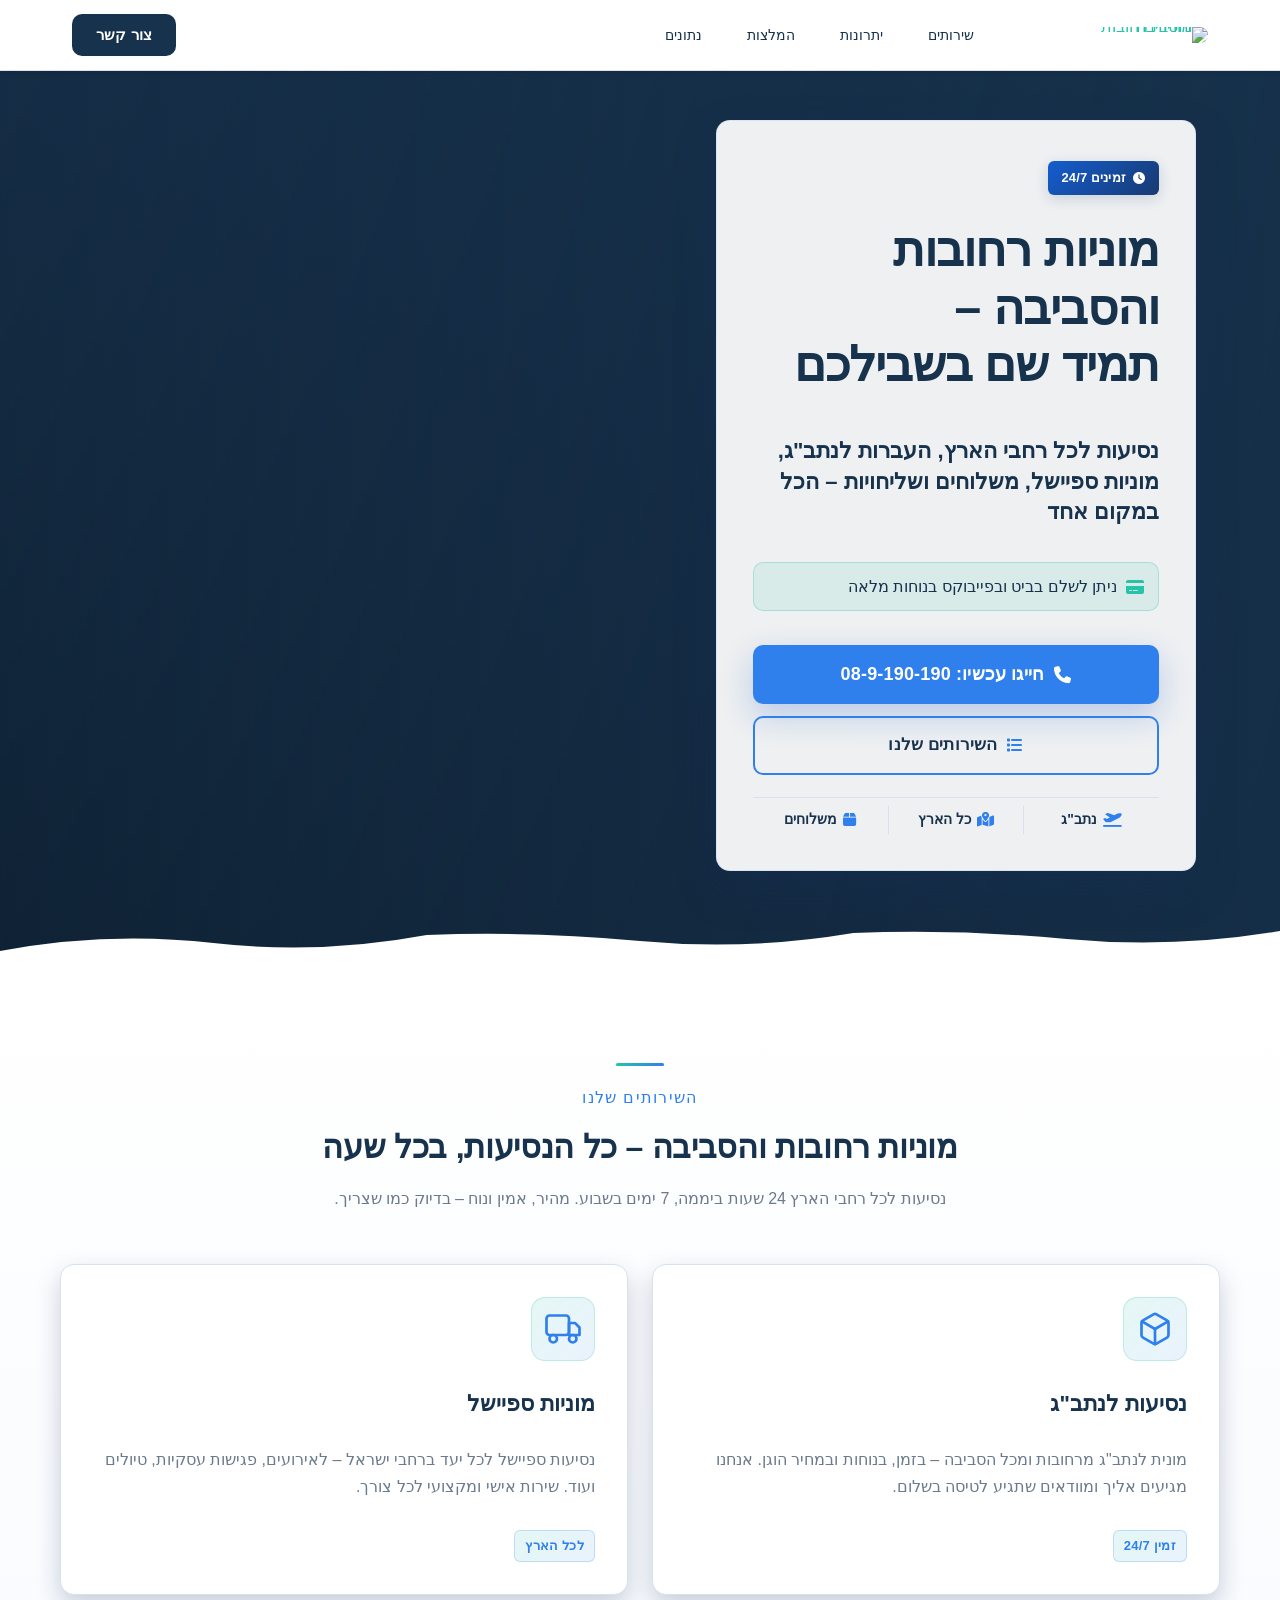
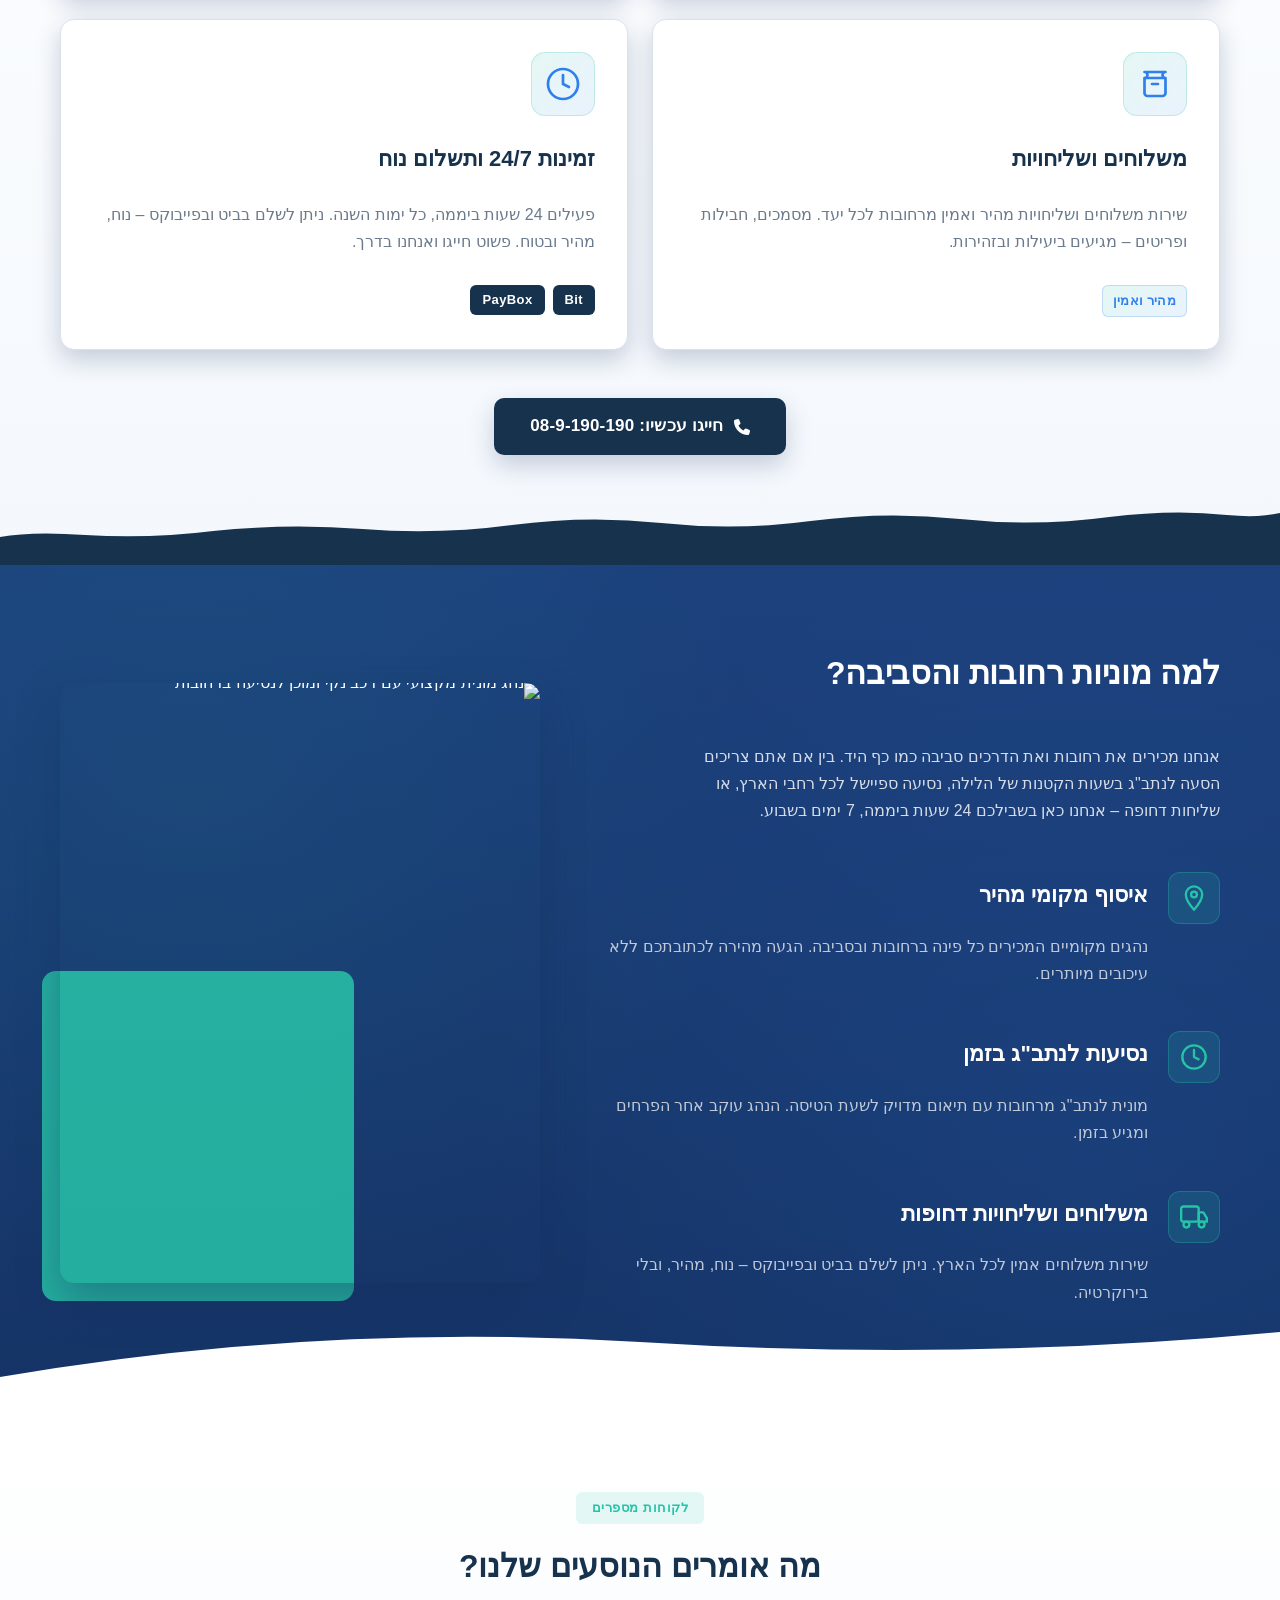
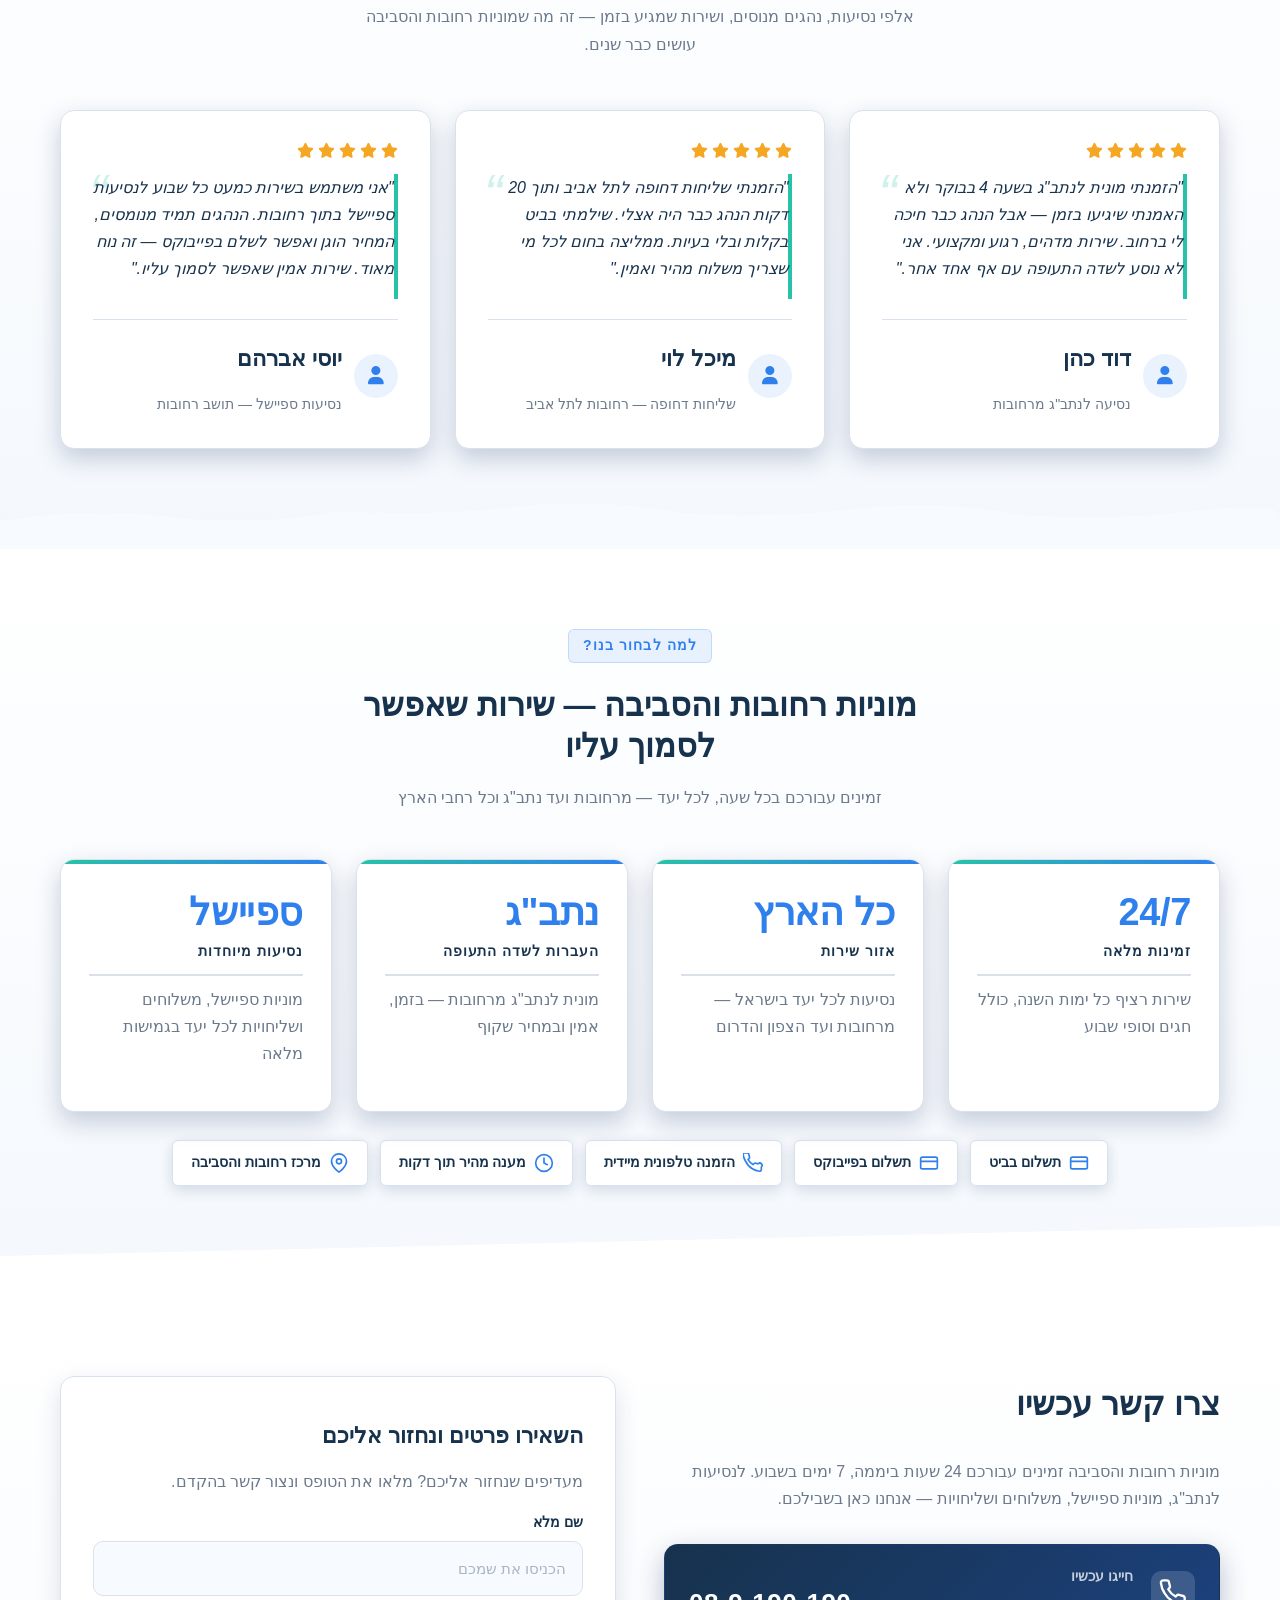
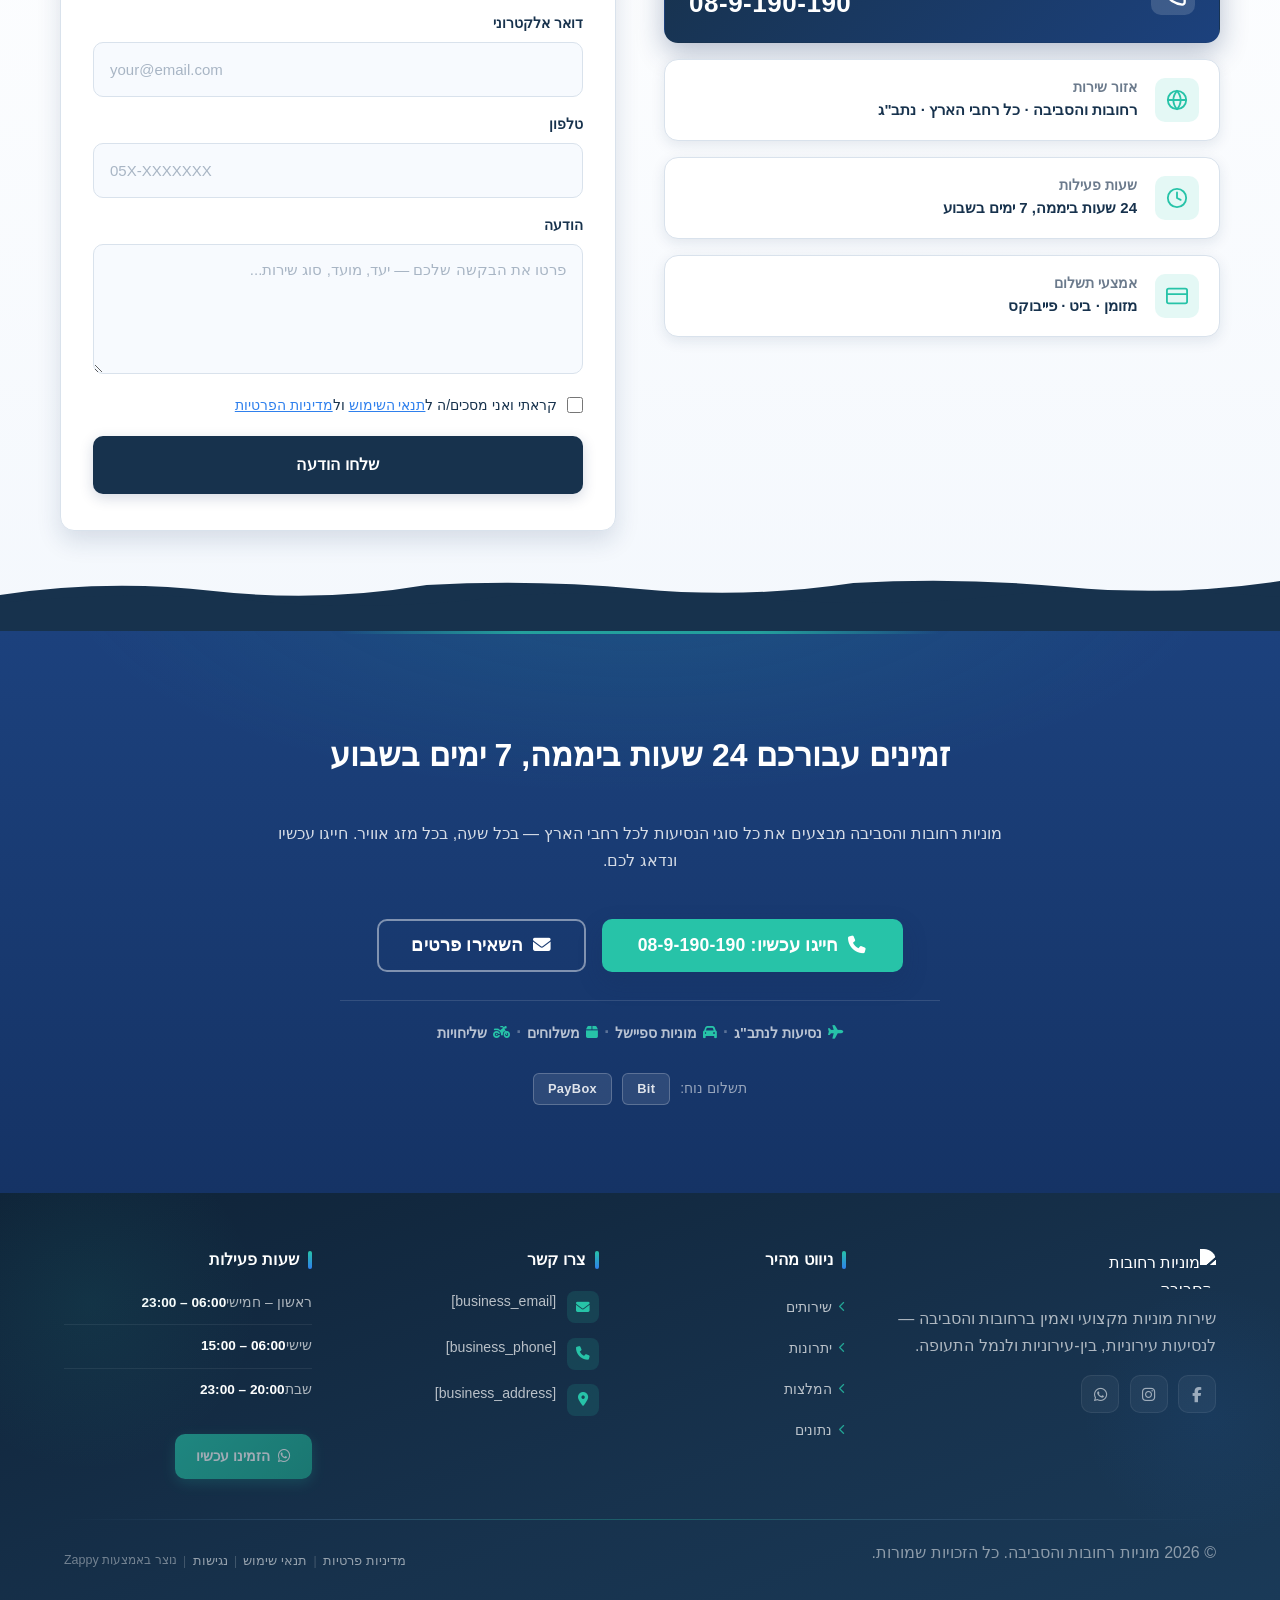
==== index.html @ 75b2b172 "Initial website commit" ====
<!DOCTYPE html>
<html lang="he" dir="rtl">
<head>
    <meta charset="UTF-8">
    <meta name="viewport" content="width=device-width, initial-scale=1.0">
    <meta name="robots" content="index, follow">
    <title>מוניות רחובות והסביבה — מוניות רחובות והסביבה</title>
    <meta name="description" content="A taxi and transportation service operating in Rehovot and surrounding areas, available 24/7 across all of Israel. The business offers a range of services inclu">
    <meta name="keywords" content="מוניות רחובות והסביבה, נסיעות לנתב ג, מוניות ספיישל, מונית לנתב"ג מרחובות">
    
    <!-- Favicons -->
    <link rel="icon" type="image/x-icon" href="/assets/favicon.ico">
    <link rel="icon" type="image/png" sizes="16x16" href="/assets/favicon-16x16.png">
    <link rel="icon" type="image/png" sizes="32x32" href="/assets/favicon-32x32.png">
    <link rel="icon" type="image/png" sizes="48x48" href="/assets/favicon-48x48.png">
    <link rel="icon" type="image/png" sizes="192x192" href="/assets/favicon-192x192.png">
    <link rel="icon" type="image/png" sizes="512x512" href="/assets/favicon-512x512.png">
    <link rel="apple-touch-icon" href="/assets/apple-touch-icon.png">
    <!-- Zappy Analytics -->
<script>
(function() {
  'use strict';
  
  // Configuration
  var config = {
    websiteId: '535fa045-c8ca-485f-87ae-e07bd11f082a',
    apiUrl: 'https://api.zappy5.com/api/analytics/track',
    sessionDuration: 30 * 60 * 1000, // 30 minutes
    visitorDuration: 30 * 24 * 60 * 60 * 1000, // 30 days
    trackPageViews: true,
    trackClicks: true,
    trackFormSubmissions: true
  };
  
  // Generate or retrieve persistent visitor ID (30 days)
  function getVisitorId() {
    var visitorKey = 'zappy_visitor_' + config.websiteId;
    var visitor = null;
    
    try {
      visitor = localStorage.getItem(visitorKey);
      if (visitor) {
        var visitorData = JSON.parse(visitor);
        var now = Date.now();
        
        // Check if visitor ID is still valid (30 days)
        if (now - visitorData.created < config.visitorDuration) {
          // Update last seen timestamp
          visitorData.lastSeen = now;
          localStorage.setItem(visitorKey, JSON.stringify(visitorData));
          return visitorData.id;
        }
      }
    } catch (e) {
      console.warn('Zappy Analytics: LocalStorage not available');
    }
    
    // Generate new visitor ID
    var newVisitorId = 'zv_' + Date.now() + '_' + Math.random().toString(36).substr(2, 9);
    
    try {
      localStorage.setItem(visitorKey, JSON.stringify({
        id: newVisitorId,
        created: Date.now(),
        lastSeen: Date.now()
      }));
    } catch (e) {
      // Continue without local storage
    }
    
    return newVisitorId;
  }
  
  // Generate or retrieve session ID (30 minutes)
  function getSessionId() {
    var sessionKey = 'zappy_session_' + config.websiteId;
    var session = null;
    
    try {
      session = sessionStorage.getItem(sessionKey);
      if (session) {
        var sessionData = JSON.parse(session);
        var now = Date.now();
        
        // Check if session is still valid
        if (now - sessionData.timestamp < config.sessionDuration) {
          // Update timestamp
          sessionData.timestamp = now;
          sessionStorage.setItem(sessionKey, JSON.stringify(sessionData));
          return sessionData.id;
        }
      }
    } catch (e) {
      console.warn('Zappy Analytics: SessionStorage not available');
    }
    
    // Generate new session ID
    var newSessionId = 'zs_' + Date.now() + '_' + Math.random().toString(36).substr(2, 9);
    
    try {
      sessionStorage.setItem(sessionKey, JSON.stringify({
        id: newSessionId,
        timestamp: Date.now()
      }));
    } catch (e) {
      // Continue without session storage
    }
    
    return newSessionId;
  }
  
  var visitorId = getVisitorId();
  var sessionId = getSessionId();
  
  // Track an event
  function trackEvent(eventType, data) {
    data = data || {};
    
    var eventData = {
      website_id: config.websiteId,
      event_type: eventType,
      page_path: window.location.pathname,
      referrer: document.referrer || 'direct',
      visitor_id: visitorId,
      session_id: sessionId,
      metadata: data
    };
    
    // Use sendBeacon if available (better for page unload events)
    if (navigator.sendBeacon) {
      var blob = new Blob([JSON.stringify(eventData)], { type: 'application/json' });
      navigator.sendBeacon(config.apiUrl, blob);
    } else {
      // Fallback to fetch
      fetch(config.apiUrl, {
        method: 'POST',
        headers: {
          'Content-Type': 'application/json'
        },
        body: JSON.stringify(eventData),
        keepalive: true
      }).catch(function(error) {
        console.warn('Zappy Analytics: Failed to track event', error);
      });
    }
  }
  
  // Track page view
  if (config.trackPageViews) {
    trackEvent('pageview', {
      title: document.title,
      url: window.location.href
    });
  }
  
  // Track clicks on important elements
  if (config.trackClicks) {
    document.addEventListener('click', function(e) {
      var target = e.target;
      
      // Track button clicks (counted as actions)
      if (target.tagName === 'BUTTON' || target.closest('button')) {
        var button = target.tagName === 'BUTTON' ? target : target.closest('button');
        trackEvent('click', {
          element: 'button',
          text: button.textContent.trim().substring(0, 100),
          id: button.id || null,
          class: button.className || null
        });
      }
      
      // Track link clicks (navigation - not counted as actions)
      else if (target.tagName === 'A' || target.closest('a')) {
        var link = target.tagName === 'A' ? target : target.closest('a');
        trackEvent('navigation', {
          element: 'link',
          text: link.textContent.trim().substring(0, 100),
          href: link.href,
          external: link.hostname !== window.location.hostname
        });
      }
    }, true);
  }
  
  // Track form submissions
  if (config.trackFormSubmissions) {
    document.addEventListener('submit', function(e) {
      var form = e.target;
      
      trackEvent('form_submit', {
        form_id: form.id || null,
        form_name: form.name || null,
        form_action: form.action || null,
        form_method: form.method || 'GET'
      });
    }, true);
  }
  
  // Track time on page (send on page unload)
  var pageLoadTime = Date.now();
  
  window.addEventListener('beforeunload', function() {
    var timeOnPage = Math.floor((Date.now() - pageLoadTime) / 1000); // in seconds
    
    trackEvent('page_unload', {
      time_on_page: timeOnPage,
      page_path: window.location.pathname
    });
  });
  
  // Expose tracking function globally for custom events
  window.zappyAnalytics = {
    track: trackEvent,
    getVisitorId: function() { return visitorId; },
    getSessionId: function() { return sessionId; }
  };
  
})();
</script>
<!-- End Zappy Analytics -->
    <meta property="og:title" content="מוניות רחובות והסביבה — מוניות רחובות והסביבה">
    <meta property="og:description" content="A taxi and transportation service operating in Rehovot and surrounding areas, available 24/7 across all of Israel. The business offers a range of services inclu">
    <meta name="twitter:card" content="summary_large_image">
    <meta name="twitter:title" content="מוניות רחובות והסביבה — מוניות רחובות והסביבה">
    <meta name="twitter:description" content="A taxi and transportation service operating in Rehovot and surrounding areas, available 24/7 across all of Israel. The business offers a range of services inclu">
    <meta property="og:type" content="website">
  <meta property="og:locale" content="he_IL">
  
  
  
  
  
  <link rel="stylesheet" href="https://cdnjs.cloudflare.com/ajax/libs/font-awesome/6.4.0/css/all.min.css">

    <!-- Favicons -->
    <link rel="icon" type="image/x-icon" href="/assets/favicon.ico">
    <link rel="icon" type="image/png" sizes="16x16" href="/assets/favicon-16x16.png">
    <link rel="icon" type="image/png" sizes="32x32" href="/assets/favicon-32x32.png">
    <link rel="icon" type="image/png" sizes="48x48" href="/assets/favicon-48x48.png">
    <link rel="icon" type="image/png" sizes="192x192" href="/assets/favicon-192x192.png">
    <link rel="icon" type="image/png" sizes="512x512" href="/assets/favicon-512x512.png">
    <link rel="apple-touch-icon" href="/assets/apple-touch-icon.png">
    <!-- Cookie Consent -->
    <link rel="stylesheet" href="https://cdn.jsdelivr.net/npm/vanilla-cookieconsent@3/dist/cookieconsent.css">
    <script src="https://cdn.jsdelivr.net/npm/vanilla-cookieconsent@3/dist/cookieconsent.umd.js"></script>
    <!-- Mickidum Accessibility Toolbar -->
    <script src="https://cdn.jsdelivr.net/gh/mickidum/acc_toolbar/acctoolbar/acctoolbar.min.js"></script>
    <link rel="stylesheet" href="/styles.css">

    <style id="zappy-dropdown-submenu-styles">
      /* ========== DESKTOP DROPDOWN SUBMENU STYLES ========== */
      /* Base styles for dropdown submenus - parent must be positioned */
      .nav-menu li:has(.sub-menu), nav li:has(.sub-menu), .navbar li:has(.sub-menu), #navMenu li:has(.sub-menu) { position: relative; }
      /* Submenu base - hidden by default */
      .nav-menu .sub-menu, nav .sub-menu, .navbar .sub-menu, #navMenu .sub-menu { display: block !important; position: absolute !important; top: 100%; left: 0; min-width: 220px; background: white; border-radius: 8px; box-shadow: 0 8px 25px rgba(0,0,0,0.15); padding: 8px 0; opacity: 0; visibility: hidden; transform: translateY(10px); transition: all 0.3s ease; z-index: 1000; list-style: none; pointer-events: none; }
      /* CRITICAL: Desktop hover styles to show dropdown */
      .nav-menu li:hover > .sub-menu, nav li:hover > .sub-menu, .navbar li:hover > .sub-menu, #navMenu li:hover > .sub-menu { opacity: 1 !important; visibility: visible !important; transform: translateY(0) !important; pointer-events: auto !important; }
      /* Submenu item styling */
      .sub-menu li { list-style: none; margin: 0; padding: 0; }
      .sub-menu a { display: block !important; padding: 10px 16px !important; color: var(--text-dark, #333) !important; font-weight: 500; text-decoration: none; white-space: nowrap; transition: background-color 0.2s; }
      .sub-menu .zappy-nav-child > a { padding-left: 28px !important; font-size: 0.9em !important; opacity: 0.85 !important; }
      [dir="rtl"] .sub-menu .zappy-nav-child > a, html[lang="he"] .sub-menu .zappy-nav-child > a, html[lang="ar"] .sub-menu .zappy-nav-child > a { padding-left: 10px !important; padding-right: 28px !important; }
      .sub-menu .zappy-nav-parent > a { font-weight: 600 !important; }
      .sub-menu a:hover { background-color: #f5f5f5; }
      /* RTL (Hebrew/Arabic) dropdown positioning */
      [dir="rtl"] .nav-menu .sub-menu, [dir="rtl"] nav .sub-menu, [dir="rtl"] .navbar .sub-menu, html[lang="he"] .nav-menu .sub-menu, html[lang="he"] nav .sub-menu, html[lang="he"] .navbar .sub-menu, html[lang="ar"] .nav-menu .sub-menu, html[lang="ar"] nav .sub-menu, html[lang="ar"] .navbar .sub-menu { left: auto !important; right: 0 !important; }
      /* Hide empty dropdown menus (exclude catalog sub-menus that use <a> children instead of <li>) */
      .sub-menu:empty, .sub-menu:not(:has(li:not(.zappy-hidden-menu-item))):not(:has(> a)), .sub-menu:not(:has(li)):not(:has(> a)) { display: none !important; opacity: 0 !important; visibility: hidden !important; pointer-events: none !important; }
      /* Desktop: show submenu on Menu Group hover */
      li:has(.menu-group-title):hover > .sub-menu { opacity: 1 !important; visibility: visible !important; transform: translateY(0) !important; pointer-events: auto !important; }
      /* Menu Group title styling */
      .nav-menu > li > .menu-group-title, #navMenu > li > .menu-group-title { display: inline-block; padding: 0.5rem 1rem; cursor: default; user-select: none; }
      
      /* ========== MOBILE SUBMENU STYLES ========== */
      @media (max-width: 768px) {
        .nav-menu .sub-menu, nav .sub-menu, .navbar .sub-menu, #navMenu .sub-menu { position: static !important; transform: none !important; box-shadow: none !important; background: transparent !important; max-height: 0; overflow: hidden; opacity: 0; visibility: hidden; transition: max-height 0.3s ease, opacity 0.3s ease; padding: 0 !important; border-radius: 0 !important; }
        .navbar .sub-menu.mobile-expanded, .nav-menu .sub-menu.mobile-expanded, #navMenu .sub-menu.mobile-expanded { max-height: none !important; overflow-y: visible !important; opacity: 1 !important; visibility: visible !important; padding: 8px 0 8px 16px !important; }
        [dir="rtl"] .sub-menu.mobile-expanded, html[lang="he"] .sub-menu.mobile-expanded { padding: 8px 16px 8px 0 !important; }
        /* Disable hover behavior on mobile */
        .nav-menu li:hover > .sub-menu, nav li:hover > .sub-menu, .navbar li:hover > .sub-menu, #navMenu li:hover > .sub-menu { opacity: 0; visibility: hidden; pointer-events: none; }
        .nav-menu li > .sub-menu.mobile-expanded, nav li > .sub-menu.mobile-expanded, .navbar li > .sub-menu.mobile-expanded, #navMenu li > .sub-menu.mobile-expanded { opacity: 1 !important; visibility: visible !important; pointer-events: auto !important; }
        .nav-menu li:has(.sub-menu), nav li:has(.sub-menu), .navbar li:has(.sub-menu), #navMenu li:has(.sub-menu) { display: flex !important; flex-wrap: wrap !important; align-items: center !important; position: relative !important; min-height: 44px !important; }
        .nav-menu li:has(.sub-menu) > a, nav li:has(.sub-menu) > a, .navbar li:has(.sub-menu) > a, #navMenu li:has(.sub-menu) > a { flex: 1 !important; min-width: 0 !important; }
        .nav-menu li:has(.sub-menu) > .menu-group-title, nav li:has(.sub-menu) > .menu-group-title, .navbar li:has(.sub-menu) > .menu-group-title, #navMenu li:has(.sub-menu) > .menu-group-title { flex: 1 !important; min-width: 0 !important; padding: 0 !important; line-height: inherit !important; }
        .nav-menu li:has(.sub-menu) > .sub-menu, nav li:has(.sub-menu) > .sub-menu, .navbar li:has(.sub-menu) > .sub-menu, #navMenu li:has(.sub-menu) > .sub-menu { flex-basis: 100% !important; width: 100% !important; }
        .nav-menu li:has(.sub-menu) > a [class*="chevron"], .nav-menu li:has(.sub-menu) > a [class*="arrow"], .nav-menu li:has(.sub-menu) > a .fa-chevron-down, .nav-menu li:has(.sub-menu) > a .fa-angle-down, nav li:has(.sub-menu) > a [class*="chevron"], nav li:has(.sub-menu) > a [class*="arrow"], #navMenu li:has(.sub-menu) > a [class*="chevron"], #navMenu li:has(.sub-menu) > a [class*="arrow"] { display: none !important; visibility: hidden !important; }
        .mobile-submenu-toggle { display: flex !important; align-items: center !important; justify-content: center !important; width: 44px !important; height: auto !important; background: transparent !important; border: none !important; cursor: pointer !important; color: var(--text-dark) !important; position: static !important; flex-shrink: 0 !important; align-self: stretch !important; z-index: 2 !important; padding: 0 !important; margin: 0 !important; }
        .mobile-submenu-toggle::after { content: '' !important; width: 0 !important; height: 0 !important; border-left: 6px solid transparent !important; border-right: 6px solid transparent !important; border-top: 7px solid currentColor !important; transition: transform 0.3s ease !important; }
        .mobile-submenu-toggle.expanded::after { transform: rotate(180deg) !important; }
        .sub-menu a { padding: 10px 0 !important; display: block !important; color: var(--text-dark) !important; white-space: normal !important; }
        .sub-menu .zappy-nav-child > a { padding-left: 28px !important; font-size: 0.9em !important; opacity: 0.85 !important; }
        [dir="rtl"] .sub-menu .zappy-nav-child > a, html[lang="he"] .sub-menu .zappy-nav-child > a, html[lang="ar"] .sub-menu .zappy-nav-child > a { padding-left: 0 !important; padding-right: 28px !important; }
        .sub-menu .zappy-nav-parent > a { font-weight: 600 !important; }
        .nav-menu.active, #navMenu.active { max-width: 100vw !important; overflow-x: hidden !important; box-sizing: border-box !important; }
        .navbar .sub-menu li a, nav.navbar .sub-menu li a, .zappy-products-dropdown .sub-menu a { color: var(--text-dark) !important; }
      }
      @media (min-width: 769px) { .mobile-submenu-toggle { display: none !important; } }
    </style>

    <style id="mobile-lang-menu-deployed-css">
    @media (max-width: 768px) {
      .lang-switcher,
      .nav-cta-container .lang-switcher,
      .nav-container .lang-switcher,
      .navbar .lang-switcher,
      .navbar .nav-cta-container .lang-switcher,
      .nav-icons-left .lang-switcher,
      .nav-ecommerce-icons .lang-switcher { display: none !important; }
      .mobile-lang-menu { width: 100%; border-top: 1px solid rgba(128,128,128,0.2); padding: 8px 0 0 0; margin-top: 8px; }
      .mobile-lang-toggle { display: flex !important; align-items: center; justify-content: space-between; width: 100%; padding: 12px 16px; background: none; border: none; cursor: pointer; font-size: 15px; color: inherit; font-family: inherit; }
      .mobile-lang-toggle::after { content: ''; display: inline-block; width: 8px; height: 8px; border-right: 2px solid currentColor; border-bottom: 2px solid currentColor; transform: rotate(45deg); transition: transform 0.3s ease; margin-left: 8px; }
      .mobile-lang-toggle.expanded::after { transform: rotate(-135deg); }
      .mobile-lang-options { max-height: 0; overflow: hidden; transition: max-height 0.3s ease; }
      .mobile-lang-options.expanded { max-height: 300px; }
      .mobile-lang-option { display: flex !important; align-items: center; gap: 10px; padding: 10px 24px; text-decoration: none; color: inherit; font-size: 14px; font-family: inherit; }
      .mobile-lang-option:hover { background: rgba(128,128,128,0.1); }
      .mobile-lang-option.active { font-weight: 600; opacity: 0.7; pointer-events: none; }
      .mobile-lang-option img { width: 20px; height: 20px; border-radius: 50%; }
    }
    @media (min-width: 769px) {
      .mobile-lang-menu { display: none !important; }
    }
    </style>

    <style id="zappy-widget-visibility">
      #mic-access-tool-general-button, .mic-access-tool-general-button,
      #mic-init-access-tool .mic-access-tool-general-button, #mic-init-access-tool #mic-access-tool-general-button,
      ._access-icon, #mic-access-tool-box, .mic-access-tool-box,
      #mic-init-access-tool #mic-access-tool-box, div[id*="mic-access-tool-box"], ._access-menu {
        display: none !important; visibility: hidden !important; opacity: 0 !important; pointer-events: none !important;
      }
    </style>
</head>
<body>

  <nav class="navbar" dir="rtl">
  <button class="mobile-toggle" id="mobileToggle" aria-label="Menu">
    <svg class="hamburger-icon" width="24" height="24" viewBox="0 0 24 24" fill="none">
      <path d="M3 12h18M3 6h18M3 18h18" stroke="currentColor" stroke-width="2" stroke-linecap="round"></path>
    </svg>
    <svg class="close-icon" width="24" height="24" viewBox="0 0 24 24" fill="none" style="display: none;">
      <path d="M18 6L6 18M6 6l12 12" stroke="currentColor" stroke-width="2" stroke-linecap="round"></path>
    </svg>
  </button>

  <button class="phone-header-btn" data-phone="[business_phone]" aria-label="Call">
    <svg width="20" height="20" viewBox="0 0 24 24" fill="currentColor">
      <path d="M22 16.92v3a2 2 0 0 1-2.18 2 19.79 19.79 0 0 1-8.63-3.07 19.5 19.5 0 0 1-6-6 19.79 19.79 0 0 1-3.07-8.67A2 2 0 0 1 4.11 2h3a2 2 0 0 1 2 1.72 12.84 12.84 0 0 0 .7 2.81 2 2 0 0 1-.45 2.11L8.09 9.91a16 16 0 0 0 6 6l1.27-1.27a2 2 0 0 1 2.11-.45 12.84 12.84 0 0 0 2.81.7A2 2 0 0 1 22 16.92z"></path>
    </svg>
  </button>

  <div class="nav-container">
    <div class="nav-right-group"><div class="nav-brand">
      <a href="/" class="logo-link">
        <img src="/assets/business-logo.webp" alt="מוניות רחובות והסביבה" class="logo">
      </a>
    </div><ul class="nav-menu" id="navMenu"><li><a href="#services">שירותים</a></li><li><a href="#benefits">יתרונות</a></li><li><a href="#testimonials">המלצות</a></li><li><a href="#stats">נתונים</a></li></ul></div>

    

    <div class="nav-cta-container">
      <a href="#contact" class="nav-cta-btn">צור קשר</a>
    </div>
  </div>
</nav>
<script>

// Navbar Mobile Menu Toggle and Contrast Fix
(function() {
  // Use 'load' event instead of 'DOMContentLoaded' to ensure we run AFTER all other scripts
  window.addEventListener('load', function() {
    
    // FIX MOBILE BUTTON CONTRAST
    // Detect navbar background color and apply contrasting color to mobile buttons
    const navbar = document.querySelector('.navbar, nav, header');
    if (!navbar) {
      console.log('[Navbar] Navbar element not found');
      return;
    }
    
    // DECLARE VARIABLES EARLY to avoid Temporal Dead Zone errors
    // These are used in multiple places below
    let mobileToggle = document.getElementById('mobileToggle') ||
                       document.querySelector('.mobile-toggle') ||
                       document.querySelector('.hamburger') ||
                       document.querySelector('.hamburger-menu') ||
                       document.querySelector('.menu-toggle') ||
                       document.querySelector('.burger-menu') ||
                       document.querySelector('[aria-label="Menu"]') ||
                       document.querySelector('[aria-label="תפריט"]');
    
    const phoneBtn = document.querySelector('.phone-header-btn');
    
    const computedStyle = window.getComputedStyle(navbar);
    let bgColor = computedStyle.backgroundColor;
    
    console.log('[Navbar] Initial navbar background:', bgColor);
    
    // Check if background is transparent or rgba with 0 alpha
    const isTransparent = bgColor === 'transparent' || 
                         bgColor === 'rgba(0, 0, 0, 0)' ||
                         (bgColor.startsWith('rgba') && bgColor.includes(', 0)'));
    
    if (isTransparent) {
      // Check for background-image or gradient
      const bgImage = computedStyle.backgroundImage;
      if (bgImage && bgImage !== 'none') {
        console.log('[Navbar] Navbar has background image/gradient, using dark text');
        bgColor = 'rgb(240, 240, 240)'; // Assume light background
      } else {
        // Transparent navbar - check body background
        const bodyBg = window.getComputedStyle(document.body).backgroundColor;
        console.log('[Navbar] Navbar transparent, using body background:', bodyBg);
        bgColor = bodyBg;
      }
    }
    
    // Calculate luminance to determine if background is light or dark
    const rgb = bgColor.match(/\d+/g);
    if (rgb && rgb.length >= 3) {
      const r = parseInt(rgb[0]);
      const g = parseInt(rgb[1]);
      const b = parseInt(rgb[2]);
      const luminance = (0.299 * r + 0.587 * g + 0.114 * b) / 255;
      
      // Mobile button colors are set by Claude's AI-generated CSS (same as .nav-menu a)
      // No dynamic color overrides needed - colors come from the generated navbar CSS
      console.log('[Navbar] Mobile button colors preserved from Claude CSS (luminance:', luminance.toFixed(2) + ')');
      
      // FIX ICON SIZES - Ensure SVGs are properly sized and visible
      // INJECT CRITICAL CSS TO OVERRIDE ANY CONFLICTING RULES
      const criticalCSS = document.createElement('style');
      criticalCSS.id = 'zappy-mobile-nav-fix';
      const htmlLang = document.documentElement.lang || 'en';
      const htmlDir = document.documentElement.dir || 'ltr';
      // Check both dir attribute AND lang for RTL detection
      // dir="rtl" is the most reliable indicator
      const isRTL = htmlDir === 'rtl' || htmlLang === 'he' || htmlLang === 'ar';
      
      criticalCSS.textContent = `
        /* Hide mobile buttons on desktop, show only on mobile */
        @media (min-width: 769px) {
          .mobile-toggle,
          .phone-header-btn {
            display: none !important;
          }
        }
        
        /* Show and position mobile buttons correctly on mobile */
        @media (max-width: 768px) {
          .mobile-toggle,
          .phone-header-btn {
            position: absolute !important;
            top: 50% !important;
            transform: translateY(-50%) !important;
            z-index: 1001 !important;
            display: flex !important;
            align-items: center !important;
            justify-content: center !important;
            width: 36px !important;
            height: 36px !important;
            border-radius: 50% !important;
            border: none !important;
            cursor: pointer !important;
            padding: 6px !important;
            background: none !important;
            color: var(--nav-text, var(--text-dark)) !important;
          }
          
          /* LTR positioning (default): hamburger LEFT, phone RIGHT */
          html:not([dir="rtl"]):not([lang="he"]):not([lang="ar"]) .mobile-toggle,
          html[dir="ltr"] .mobile-toggle {
            left: 12px !important;
            right: auto !important;
          }
          html:not([dir="rtl"]):not([lang="he"]):not([lang="ar"]) .phone-header-btn,
          html[dir="ltr"] .phone-header-btn {
            right: 12px !important;
            left: auto !important;
          }
          
          /* RTL positioning: hamburger RIGHT, phone LEFT */
          html[dir="rtl"] .mobile-toggle,
          html[lang="he"] .mobile-toggle,
          html[lang="ar"] .mobile-toggle {
            right: 12px !important;
            left: auto !important;
          }
          html[dir="rtl"] .phone-header-btn,
          html[lang="he"] .phone-header-btn,
          html[lang="ar"] .phone-header-btn {
            left: 12px !important;
            right: auto !important;
          }
          
          /* CRITICAL: Ensure nav-container has min-height on mobile */
          /* All children are positioned absolutely/fixed on mobile, so height:auto collapses to 0 */
          .nav-container {
            min-height: 70px !important;
            position: relative !important;
          }
          
          /* Ensure SVG icons are properly sized and inherit color */
          .mobile-toggle svg,
          .phone-header-btn svg {
            width: 24px !important;
            height: 24px !important;
            /* Don't force display - let JavaScript control hamburger/close toggle */
          }
          
          /* Reset nav-cta-container on mobile - remove desktop box-shadow/padding */
          /* that creates a visible ghost box when CTA button is hidden */
          .nav-cta-container {
            box-shadow: none !important;
            padding: 0 !important;
          }
          
          /* Hide nav-cta-container entirely on mobile when there's no lang-switcher */
          /* (only the CTA button is inside, and it's hidden on mobile) */
          .nav-cta-container:not(:has(.lang-switcher)) {
            display: none !important;
          }
          
          /* CRITICAL: Prevent hero image fade gradient from bleeding over headline text */
          /* The .image-fade-gradient has bottom: -30px (extends below parent) */
          /* On mobile stacked layout, this overlaps the h1 text below the image */
          .hero-image-column {
            overflow: hidden !important;
          }
          .image-fade-gradient {
            bottom: 0 !important;
          }
          
          /* Hide desktop language switcher on mobile - hamburger menu handles it */
          /* High specificity to override stored CSS */
          .lang-switcher,
          .nav-cta-container .lang-switcher,
          .nav-container .lang-switcher,
          .navbar .lang-switcher,
          .navbar .nav-cta-container .lang-switcher {
            display: none !important;
          }
        }
      `;
      
      // Remove existing fix if present and inject new one
      const existing = document.getElementById('zappy-mobile-nav-fix');
      if (existing) existing.remove();
      document.head.appendChild(criticalCSS);
      
      console.log('[Navbar] Critical CSS injected for mobile nav positioning');
      
      // ONLY apply inline positioning styles on mobile viewport
      // On desktop, the CSS handles hiding these buttons with display: none
      // Inline styles were breaking desktop layout by overriding CSS
      const isMobileViewport = window.innerWidth <= 768;
      
      if (mobileToggle) {
        // Icon sizing applies to all viewports for consistency
        const hamburgerIcon = mobileToggle.querySelector('.hamburger-icon');
        const closeIcon = mobileToggle.querySelector('.close-icon');
        
        if (hamburgerIcon) {
          hamburgerIcon.style.setProperty('width', '24px', 'important');
          hamburgerIcon.style.setProperty('height', '24px', 'important');
          hamburgerIcon.style.setProperty('display', 'block', 'important'); // Show hamburger by default
        }
        if (closeIcon) {
          closeIcon.style.setProperty('width', '24px', 'important');
          closeIcon.style.setProperty('height', '24px', 'important');
          closeIcon.style.setProperty('display', 'none', 'important'); // Hide close icon by default
        }
        
        // ONLY set positioning inline styles on mobile
        if (isMobileViewport) {
          mobileToggle.style.setProperty('position', 'absolute', 'important');
          mobileToggle.style.setProperty('top', '50%', 'important');
          mobileToggle.style.setProperty('transform', 'translateY(-50%)', 'important');
          mobileToggle.style.setProperty('z-index', '1001', 'important');
          
          // Clear any inline left/right so CSS can take over based on html[dir]
          mobileToggle.style.removeProperty('left');
          mobileToggle.style.removeProperty('right');
          
          console.log('[Navbar] Mobile toggle positioning applied (mobile viewport)');
        } else {
          // On desktop, clear any positioning styles to let CSS handle it
          mobileToggle.style.removeProperty('position');
          mobileToggle.style.removeProperty('top');
          mobileToggle.style.removeProperty('transform');
          mobileToggle.style.removeProperty('z-index');
          mobileToggle.style.removeProperty('left');
          mobileToggle.style.removeProperty('right');
          console.log('[Navbar] Desktop viewport - cleared mobile toggle inline positioning');
        }
      }
      
      if (phoneBtn) {
        // Icon sizing applies to all viewports
        const phoneIcon = phoneBtn.querySelector('svg');
        if (phoneIcon) {
          phoneIcon.style.width = '24px';
          phoneIcon.style.height = '24px';
          phoneIcon.setAttribute('width', '24');
          phoneIcon.setAttribute('height', '24');
        }
        
        // ONLY set positioning inline styles on mobile
        if (isMobileViewport) {
          phoneBtn.style.setProperty('position', 'absolute', 'important');
          phoneBtn.style.setProperty('top', '50%', 'important');
          phoneBtn.style.setProperty('transform', 'translateY(-50%)', 'important');
          phoneBtn.style.setProperty('z-index', '1001', 'important');
          
          // Clear any inline left/right so CSS can take over based on html[dir]
          phoneBtn.style.removeProperty('left');
          phoneBtn.style.removeProperty('right');
          
          console.log('[Navbar] Phone button positioning applied (mobile viewport)');
        } else {
          // On desktop, clear any positioning styles to let CSS handle it
          phoneBtn.style.removeProperty('position');
          phoneBtn.style.removeProperty('top');
          phoneBtn.style.removeProperty('transform');
          phoneBtn.style.removeProperty('z-index');
          phoneBtn.style.removeProperty('left');
          phoneBtn.style.removeProperty('right');
          console.log('[Navbar] Desktop viewport - cleared phone button inline positioning');
        }
      }
    } else {
      console.log('[Navbar] Could not parse background color:', bgColor);
    }
    
    // MOBILE MENU TOGGLE
    // Re-query in case DOM changed (mobileToggle already declared at top of function)
    mobileToggle = document.getElementById('mobileToggle') ||
                   document.querySelector('.mobile-toggle') ||
                   document.querySelector('.hamburger') ||
                   document.querySelector('.hamburger-menu') ||
                   document.querySelector('.menu-toggle') ||
                   document.querySelector('.burger-menu') ||
                   document.querySelector('[aria-label="Menu"]') ||
                   document.querySelector('[aria-label="תפריט"]');
    
    // EXPANDED SEARCH: Find nav menu by ID or class
    const navMenu = document.getElementById('navMenu') ||
                  document.querySelector('.nav-menu') ||
                  document.querySelector('.nav-links') ||
                  document.querySelector('nav ul:not(.submenu)');
    
    if (!mobileToggle || !navMenu) {
      console.log('[Navbar] Mobile toggle or menu not found:', { toggle: !!mobileToggle, menu: !!navMenu });
      return;
    }
    
    // Ensure navMenu has ID for CSS targeting
    if (!navMenu.id) {
      navMenu.id = 'navMenu';
    }
    
    console.log('[Navbar] Initializing mobile menu...');
    
    // Remove any existing event listeners by cloning the button
    const newToggle = mobileToggle.cloneNode(true);
    mobileToggle.parentNode.replaceChild(newToggle, mobileToggle);
    
    // Toggle menu on button click - use newToggle now
    newToggle.addEventListener('click', function(e) {
      e.preventDefault();
      e.stopPropagation();
      
      const hamburgerIcon = this.querySelector('.hamburger-icon');
      const closeIcon = this.querySelector('.close-icon');
      const isActive = navMenu.classList.contains('active');
      
      if (isActive) {
        // Close menu
        navMenu.classList.remove('active');
        if (hamburgerIcon) hamburgerIcon.style.setProperty('display', 'block', 'important');
        if (closeIcon) closeIcon.style.setProperty('display', 'none', 'important');
        document.body.style.overflow = '';
        console.log('[Navbar] Menu closed');
      } else {
        // Open menu
        navMenu.classList.add('active');
        if (hamburgerIcon) hamburgerIcon.style.setProperty('display', 'none', 'important');
        if (closeIcon) closeIcon.style.setProperty('display', 'block', 'important');
        document.body.style.overflow = 'hidden';
        console.log('[Navbar] Menu opened');
      }
    });
    
    // Close menu when clicking nav links (but NOT dropdown toggles)
    const navLinks = navMenu.querySelectorAll('a');
    navLinks.forEach(function(link) {
      link.addEventListener('click', function() {
        // Don't close if it's a dropdown child (unless it's a real navigation link)
        if (this.getAttribute('href') === '#') return;
        
        const hamburgerIcon = newToggle.querySelector('.hamburger-icon');
        const closeIcon = newToggle.querySelector('.close-icon');
        
        navMenu.classList.remove('active');
        if (hamburgerIcon) hamburgerIcon.style.setProperty('display', 'block', 'important');
        if (closeIcon) closeIcon.style.setProperty('display', 'none', 'important');
        document.body.style.overflow = '';
        console.log('[Navbar] Menu closed (link clicked)');
      });
    });
    
    // DROPDOWN MENU TOGGLE (for mobile and touch devices)
    var dropdownToggles = navMenu.querySelectorAll('.dropdown-toggle');
    dropdownToggles.forEach(function(toggle) {
      toggle.addEventListener('click', function(e) {
        e.preventDefault();
        e.stopPropagation();
        var parent = this.closest('.nav-dropdown');
        if (!parent) return;
        
        // Close other open dropdowns at the same level
        var siblings = parent.parentNode.querySelectorAll('.nav-dropdown.open');
        siblings.forEach(function(sib) {
          if (sib !== parent) sib.classList.remove('open');
        });
        
        parent.classList.toggle('open');
        console.log('[Navbar] Dropdown toggled:', parent.classList.contains('open') ? 'open' : 'closed');
      });
    });
    
    // Close dropdowns when clicking outside
    document.addEventListener('click', function(e) {
      if (!e.target.closest('.nav-dropdown')) {
        var openDropdowns = document.querySelectorAll('.nav-dropdown.open');
        openDropdowns.forEach(function(dd) { dd.classList.remove('open'); });
      }
    });
    
    console.log('[Navbar] Dropdown handlers initialized for ' + dropdownToggles.length + ' dropdowns');
    
    // Phone button functionality (phoneBtn already declared at top of function)
    if (phoneBtn) {
      phoneBtn.addEventListener('click', function() {
        // Get phone number from placeholder in page or use default
        const phoneLinks = document.querySelectorAll('a[href^="tel:"]');
        const phoneNumber = phoneLinks.length > 0 
          ? phoneLinks[0].getAttribute('href').replace('tel:', '')
          : '[business_phone]';
        
        window.location.href = 'tel:' + phoneNumber;
        console.log('[Navbar] Phone button clicked');
      });
    }
    
    console.log('[Navbar] Mobile menu initialized successfully');
    
    // === WHATSAPP BUTTON VISIBILITY FIX ===
    // Ensure WhatsApp floating button is hidden on desktop and visible on mobile
    // IMPORTANT: Only target the floating button by its class, NOT generic wa.me links
    const handleWhatsAppVisibility = function() {
      const whatsappBtn = document.querySelector('.whatsapp-float');
      if (whatsappBtn) {
        const isDesktop = window.innerWidth >= 769;
        if (isDesktop) {
          whatsappBtn.style.setProperty('display', 'none', 'important');
          whatsappBtn.style.setProperty('visibility', 'hidden', 'important');
          whatsappBtn.style.setProperty('opacity', '0', 'important');
          whatsappBtn.style.setProperty('pointer-events', 'none', 'important');
          console.log('[WhatsApp] Button hidden on desktop');
        } else {
          whatsappBtn.style.removeProperty('display');
          whatsappBtn.style.removeProperty('visibility');
          whatsappBtn.style.removeProperty('opacity');
          whatsappBtn.style.removeProperty('pointer-events');
          console.log('[WhatsApp] Button visible on mobile');
        }
      }
    };
    
    // Run on load
    handleWhatsAppVisibility();
    
    // Run on resize with debouncing
    let resizeTimer;
    window.addEventListener('resize', function() {
      clearTimeout(resizeTimer);
      resizeTimer = setTimeout(handleWhatsAppVisibility, 100);
    });
  });
})();

</script>
  
  <main>
    <section id="hero" class="index-hero-section" data-layout-spec="בית-hero" dir="rtl" data-hero-type="fullscreen-scrim">
  <!-- Background Image -->
  <div class="index-hero-bg">
    <img data-hero-bg="true" data-placeholder="index-hero-image-1" data-context="Bright daytime taxi pickup scene in Israel — a clean yellow or white taxi cab parked at a curbside or airport drop-off zone near Ben Gurion Airport, with clear blue sky, modern road markings, and a welcoming driver ready to assist passengers. Photorealistic, professional, high resolution, wide landscape format." width="1200" height="700" src="/assets/site-index-hero-image-1.webp" alt="מונית בנמל התעופה בן גוריון - מוניות רחובות והסביבה">
  </div>

  <!-- Scrim Overlay -->
  <div class="index-hero-scrim" aria-hidden="true"></div>

  <!-- Frosted Glass Card -->
  <div class="index-hero-container">
    <div class="index-hero-card">
      <!-- Badge -->
      <div class="index-hero-badge">
        <i class="fa-solid fa-clock" aria-hidden="true"></i>
        <span>זמינים 24/7</span>
      </div>

      <!-- Main Headline -->
      <h1 class="index-hero-h1">מוניות רחובות והסביבה –<br>תמיד שם בשבילכם</h1>

      <!-- Supporting Subtitle -->
      <h3 class="index-hero-h3">נסיעות לכל רחבי הארץ, העברות לנתב"ג, מוניות ספיישל, משלוחים ושליחויות – הכל במקום אחד</h3>

      <!-- Payment Line -->
      <p class="index-hero-payment">
        <i class="fa-solid fa-credit-card" aria-hidden="true"></i>
        ניתן לשלם בביט ובפייבוקס בנוחות מלאה
      </p>

      <!-- CTA Buttons -->
      <div class="index-hero-ctas">
        <a href="tel:0891901901" class="index-hero-btn-primary">
          <i class="fa-solid fa-phone" aria-hidden="true"></i>
          חייגו עכשיו: 08-9-190-190
        </a>
        <a href="#services" class="index-hero-btn-secondary">
          <i class="fa-solid fa-list" aria-hidden="true"></i>
          השירותים שלנו
        </a>
      </div>

      <!-- Trust Badges -->
      <div class="index-hero-trust">
        <div class="index-hero-trust-item">
          <i class="fa-solid fa-plane-departure" aria-hidden="true"></i>
          <span>נתב"ג</span>
        </div>
        <div class="index-hero-trust-divider" aria-hidden="true"></div>
        <div class="index-hero-trust-item">
          <i class="fa-solid fa-map-location-dot" aria-hidden="true"></i>
          <span>כל הארץ</span>
        </div>
        <div class="index-hero-trust-divider" aria-hidden="true"></div>
        <div class="index-hero-trust-item">
          <i class="fa-solid fa-box" aria-hidden="true"></i>
          <span>משלוחים</span>
        </div>
      </div>
    </div>
  </div>

  <!-- Bottom Wave Divider -->
  <div class="index-hero-divider-wrapper">
    <svg data-no-icon-edit="true" aria-hidden="true" viewBox="0 0 1440 80" preserveAspectRatio="none" xmlns="http://www.w3.org/2000/svg">
      <path d="M0,80 L0,48 Q120,28 240,40 T480,32 Q600,28 720,38 T960,30 Q1080,26 1200,36 T1440,28 L1440,80 Z" fill="#FFFFFF"></path>
    </svg>
  </div>
</section>

<section id="services" class="index-services-section" data-layout-spec="בית-services" dir="rtl">
  <div class="index-services-container">

    <!-- Accent line + Intro block -->
    <div class="index-services-intro">
      <div class="index-services-accent-line"></div>
      <p class="index-services-label">השירותים שלנו</p>
      <h2 class="index-services-title">מוניות רחובות והסביבה – כל הנסיעות, בכל שעה</h2>
      <p class="index-services-subtitle">נסיעות לכל רחבי הארץ 24 שעות ביממה, 7 ימים בשבוע. מהיר, אמין ונוח – בדיוק כמו שצריך.</p>
    </div>

    <!-- 2x2 Service Cards Grid -->
    <div class="index-services-grid">

      <!-- Card 1: Airport Transfers -->
      <article class="index-services-card">
        <div class="index-services-card-icon">
          <svg data-element-type="icon" data-icon-type="svg" xmlns="http://www.w3.org/2000/svg" width="36" height="36" viewBox="0 0 24 24" fill="none" stroke="currentColor" stroke-width="1.8" stroke-linecap="round" stroke-linejoin="round" aria-hidden="true">
            <path d="M21 16V8a2 2 0 0 0-1-1.73l-7-4a2 2 0 0 0-2 0l-7 4A2 2 0 0 0 3 8v8a2 2 0 0 0 1 1.73l7 4a2 2 0 0 0 2 0l7-4A2 2 0 0 0 21 16z"></path>
            <polyline points="3.27 6.96 12 12.01 20.73 6.96"></polyline>
            <line x1="12" y1="22.08" x2="12" y2="12"></line>
          </svg>
        </div>
        <div class="index-services-card-content">
          <h3 class="index-services-card-title">נסיעות לנתב"ג</h3>
          <p class="index-services-card-text">מונית לנתב"ג מרחובות ומכל הסביבה – בזמן, בנוחות ובמחיר הוגן. אנחנו מגיעים אליך ומוודאים שתגיע לטיסה בשלום.</p>
          <span class="index-services-card-tag">זמין 24/7</span>
        </div>
      </article>

      <!-- Card 2: Special Rides -->
      <article class="index-services-card">
        <div class="index-services-card-icon">
          <svg data-element-type="icon" data-icon-type="svg" xmlns="http://www.w3.org/2000/svg" width="36" height="36" viewBox="0 0 24 24" fill="none" stroke="currentColor" stroke-width="1.8" stroke-linecap="round" stroke-linejoin="round" aria-hidden="true">
            <rect x="1" y="3" width="15" height="13" rx="2"></rect>
            <path d="M16 8h4l3 3v5h-7V8z"></path>
            <circle cx="5.5" cy="18.5" r="2.5"></circle>
            <circle cx="18.5" cy="18.5" r="2.5"></circle>
          </svg>
        </div>
        <div class="index-services-card-content">
          <h3 class="index-services-card-title">מוניות ספיישל</h3>
          <p class="index-services-card-text">נסיעות ספיישל לכל יעד ברחבי ישראל – לאירועים, פגישות עסקיות, טיולים ועוד. שירות אישי ומקצועי לכל צורך.</p>
          <span class="index-services-card-tag">לכל הארץ</span>
        </div>
      </article>

      <!-- Card 3: Deliveries & Courier -->
      <article class="index-services-card">
        <div class="index-services-card-icon">
          <svg data-element-type="icon" data-icon-type="svg" xmlns="http://www.w3.org/2000/svg" width="36" height="36" viewBox="0 0 24 24" fill="none" stroke="currentColor" stroke-width="1.8" stroke-linecap="round" stroke-linejoin="round" aria-hidden="true">
            <path d="M5 8h14M5 8a2 2 0 1 0 0-4h14a2 2 0 1 0 0 4M5 8v10a2 2 0 0 0 2 2h10a2 2 0 0 0 2-2V8"></path>
            <path d="M10 12h4"></path>
          </svg>
        </div>
        <div class="index-services-card-content">
          <h3 class="index-services-card-title">משלוחים ושליחויות</h3>
          <p class="index-services-card-text">שירות משלוחים ושליחויות מהיר ואמין מרחובות לכל יעד. מסמכים, חבילות ופריטים – מגיעים ביעילות ובזהירות.</p>
          <span class="index-services-card-tag">מהיר ואמין</span>
        </div>
      </article>

      <!-- Card 4: 24/7 & Payments -->
      <article class="index-services-card">
        <div class="index-services-card-icon">
          <svg data-element-type="icon" data-icon-type="svg" xmlns="http://www.w3.org/2000/svg" width="36" height="36" viewBox="0 0 24 24" fill="none" stroke="currentColor" stroke-width="1.8" stroke-linecap="round" stroke-linejoin="round" aria-hidden="true">
            <circle cx="12" cy="12" r="10"></circle>
            <polyline points="12 6 12 12 16 14"></polyline>
          </svg>
        </div>
        <div class="index-services-card-content">
          <h3 class="index-services-card-title">זמינות 24/7 ותשלום נוח</h3>
          <p class="index-services-card-text">פעילים 24 שעות ביממה, כל ימות השנה. ניתן לשלם בביט ובפייבוקס – נוח, מהיר ובטוח. פשוט חייגו ואנחנו בדרך.</p>
          <div class="index-services-payment-badges">
            <span class="index-services-payment-badge">Bit</span>
            <span class="index-services-payment-badge">PayBox</span>
          </div>
        </div>
      </article>

    </div>

    <!-- CTA -->
    <div class="index-services-cta">
      <a href="tel:0899190190" class="index-services-btn-primary">
        <i class="fa fa-phone" aria-hidden="true"></i>
        חייגו עכשיו: 08-9-190-190
      </a>
    </div>

  </div>

  <!-- Bottom stepped divider -->
  <div class="index-services-divider-wrapper" aria-hidden="true">
    <svg data-no-icon-edit="true" aria-hidden="true" viewBox="0 0 1200 70" preserveAspectRatio="none" xmlns="http://www.w3.org/2000/svg">
      <path d="M0,70 L0,42 Q30,36 80,40 Q140,44 200,36 Q270,28 340,34 Q410,40 480,30 Q550,20 620,28 Q690,36 760,26 Q830,16 900,24 Q970,32 1040,22 Q1100,14 1150,20 Q1180,23 1200,18 L1200,70 Z" fill="#17324D"></path>
    </svg>
  </div>

</section>

<section id="benefits" class="index-benefits-section" data-layout-spec="בית-benefits" dir="rtl">
  <div class="index-benefits-container">
    <!-- Content Column (START = RIGHT in RTL) -->
    <div class="index-benefits-content">
      <h2 class="index-benefits-heading">למה מוניות רחובות והסביבה?</h2>
      <p class="index-benefits-intro">אנחנו מכירים את רחובות ואת הדרכים סביבה כמו כף היד. בין אם אתם צריכים הסעה לנתב"ג בשעות הקטנות של הלילה, נסיעה ספיישל לכל רחבי הארץ, או שליחות דחופה – אנחנו כאן בשבילכם 24 שעות ביממה, 7 ימים בשבוע.</p>

      <div class="index-benefits-blocks">
        <!-- Benefit 1 -->
        <div class="index-benefit-item">
          <div class="index-benefit-icon-wrap">
            <svg data-element-type="icon" data-icon-type="svg" xmlns="http://www.w3.org/2000/svg" width="28" height="28" viewBox="0 0 24 24" fill="none" stroke="currentColor" stroke-width="2" stroke-linecap="round" stroke-linejoin="round" aria-hidden="true">
              <path d="M12 2C8.13 2 5 5.13 5 9c0 5.25 7 13 7 13s7-7.75 7-13c0-3.87-3.13-7-7-7z"></path>
              <circle cx="12" cy="9" r="2.5"></circle>
            </svg>
          </div>
          <div class="index-benefit-text">
            <h3 class="index-benefit-title">איסוף מקומי מהיר</h3>
            <p class="index-benefit-desc">נהגים מקומיים המכירים כל פינה ברחובות ובסביבה. הגעה מהירה לכתובתכם ללא עיכובים מיותרים.</p>
          </div>
        </div>

        <!-- Benefit 2 -->
        <div class="index-benefit-item">
          <div class="index-benefit-icon-wrap">
            <svg data-element-type="icon" data-icon-type="svg" xmlns="http://www.w3.org/2000/svg" width="28" height="28" viewBox="0 0 24 24" fill="none" stroke="currentColor" stroke-width="2" stroke-linecap="round" stroke-linejoin="round" aria-hidden="true">
              <circle cx="12" cy="12" r="10"></circle>
              <polyline points="12 6 12 12 16 14"></polyline>
            </svg>
          </div>
          <div class="index-benefit-text">
            <h3 class="index-benefit-title">נסיעות לנתב"ג בזמן</h3>
            <p class="index-benefit-desc">מונית לנתב"ג מרחובות עם תיאום מדויק לשעת הטיסה. הנהג עוקב אחר הפרחים ומגיע בזמן.</p>
          </div>
        </div>

        <!-- Benefit 3 -->
        <div class="index-benefit-item">
          <div class="index-benefit-icon-wrap">
            <svg data-element-type="icon" data-icon-type="svg" xmlns="http://www.w3.org/2000/svg" width="28" height="28" viewBox="0 0 24 24" fill="none" stroke="currentColor" stroke-width="2" stroke-linecap="round" stroke-linejoin="round" aria-hidden="true">
              <rect x="1" y="3" width="15" height="13" rx="2"></rect>
              <path d="M16 8h4l3 5v3h-7V8z"></path>
              <circle cx="5.5" cy="18.5" r="2.5"></circle>
              <circle cx="18.5" cy="18.5" r="2.5"></circle>
            </svg>
          </div>
          <div class="index-benefit-text">
            <h3 class="index-benefit-title">משלוחים ושליחויות דחופות</h3>
            <p class="index-benefit-desc">שירות משלוחים אמין לכל הארץ. ניתן לשלם בביט ובפייבוקס – נוח, מהיר, ובלי בירוקרטיה.</p>
          </div>
        </div>
      </div>
    </div>

    <!-- Image Column (END = LEFT in RTL) -->
    <div class="index-benefits-image-col">
      <div class="index-benefits-image-wrapper">
        <div class="index-benefits-mint-backplate" aria-hidden="true"></div>
        <figure class="index-benefits-figure">
          <img data-placeholder="index-benefits-image-1" data-context="A professional taxi driver in a clean, modern vehicle parked and ready for pickup in Rehovot, Israel. The driver is smiling confidently, wearing a neat casual outfit. The car is a dark-colored sedan, well-maintained and polished. The scene feels calm, trustworthy, and professional — photographed in natural daylight with a slightly blurred urban background suggesting a local Israeli city environment." width="560" height="680" src="/assets/site-index-benefits-image-1.webp" alt="נהג מונית מקצועי עם רכב נקי ומוכן לנסיעה ברחובות">
        </figure>
      </div>
    </div>
  </div>

  <!-- Bottom arc divider transitioning to light testimonial section -->
  <div class="index-benefits-divider-wrapper">
    <svg data-no-icon-edit="true" aria-hidden="true" viewBox="0 0 1200 90" preserveAspectRatio="none" xmlns="http://www.w3.org/2000/svg">
      <path d="M0,90 L0,55 Q300,0 600,20 Q900,40 1200,10 L1200,90 Z" fill="#FFFFFF"></path>
    </svg>
  </div>
</section>

<section id="testimonials" class="index-testimonials-section" data-layout-spec="בית-testimonials" dir="rtl">
  <div class="index-testimonials-container">
    <!-- Intro Block -->
    <div class="index-testimonials-intro">
      <span class="index-testimonials-badge">לקוחות מספרים</span>
      <h2 class="index-testimonials-title">מה אומרים הנוסעים שלנו?</h2>
      <p class="index-testimonials-subtitle">אלפי נסיעות, נהגים מנוסים, ושירות שמגיע בזמן — זה מה שמוניות רחובות והסביבה עושים כבר שנים.</p>
    </div>

    <!-- Testimonial Cards -->
    <div class="index-testimonials-grid">

      <!-- Card 1 -->
      <article class="index-testimonials-card">
        <div class="index-testimonials-stars" aria-label="דירוג 5 כוכבים">
          <i class="fas fa-star"></i>
          <i class="fas fa-star"></i>
          <i class="fas fa-star"></i>
          <i class="fas fa-star"></i>
          <i class="fas fa-star"></i>
        </div>
        <blockquote class="index-testimonials-quote">
          <p>"הזמנתי מונית לנתב"ג בשעה 4 בבוקר ולא האמנתי שיגיעו בזמן — אבל הנהג כבר חיכה לי ברחוב. שירות מדהים, רגוע ומקצועי. אני לא נוסע לשדה התעופה עם אף אחד אחר."</p>
        </blockquote>
        <footer class="index-testimonials-author">
          <div class="index-testimonials-avatar">
            <i class="fas fa-user"></i>
          </div>
          <div class="index-testimonials-author-info">
            <h3 class="index-testimonials-author-name">דוד כהן</h3>
            <span class="index-testimonials-ride-type">נסיעה לנתב"ג מרחובות</span>
          </div>
        </footer>
      </article>

      <!-- Card 2 -->
      <article class="index-testimonials-card">
        <div class="index-testimonials-stars" aria-label="דירוג 5 כוכבים">
          <i class="fas fa-star"></i>
          <i class="fas fa-star"></i>
          <i class="fas fa-star"></i>
          <i class="fas fa-star"></i>
          <i class="fas fa-star"></i>
        </div>
        <blockquote class="index-testimonials-quote">
          <p>"הזמנתי שליחות דחופה לתל אביב ותוך 20 דקות הנהג כבר היה אצלי. שילמתי בביט בקלות ובלי בעיות. ממליצה בחום לכל מי שצריך משלוח מהיר ואמין."</p>
        </blockquote>
        <footer class="index-testimonials-author">
          <div class="index-testimonials-avatar">
            <i class="fas fa-user"></i>
          </div>
          <div class="index-testimonials-author-info">
            <h3 class="index-testimonials-author-name">מיכל לוי</h3>
            <span class="index-testimonials-ride-type">שליחות דחופה — רחובות לתל אביב</span>
          </div>
        </footer>
      </article>

      <!-- Card 3 -->
      <article class="index-testimonials-card">
        <div class="index-testimonials-stars" aria-label="דירוג 5 כוכבים">
          <i class="fas fa-star"></i>
          <i class="fas fa-star"></i>
          <i class="fas fa-star"></i>
          <i class="fas fa-star"></i>
          <i class="fas fa-star"></i>
        </div>
        <blockquote class="index-testimonials-quote">
          <p>"אני משתמש בשירות כמעט כל שבוע לנסיעות ספיישל בתוך רחובות. הנהגים תמיד מנומסים, המחיר הוגן ואפשר לשלם בפייבוקס — זה נוח מאוד. שירות אמין שאפשר לסמוך עליו."</p>
        </blockquote>
        <footer class="index-testimonials-author">
          <div class="index-testimonials-avatar">
            <i class="fas fa-user"></i>
          </div>
          <div class="index-testimonials-author-info">
            <h3 class="index-testimonials-author-name">יוסי אברהם</h3>
            <span class="index-testimonials-ride-type">נסיעות ספיישל — תושב רחובות</span>
          </div>
        </footer>
      </article>

    </div>
    <!-- End Grid -->
  </div>

  <!-- Bottom Route-Line Divider -->
  <div class="index-testimonials-divider-wrapper">
    <svg data-no-icon-edit="true" aria-hidden="true" viewBox="0 0 1200 60" preserveAspectRatio="none" xmlns="http://www.w3.org/2000/svg">
      <path d="M0,60 L0,32 Q80,18 160,28 T320,22 Q400,28 480,18 T640,24 Q720,30 800,20 T960,26 Q1040,32 1120,22 T1200,28 L1200,60 Z" fill="#F7FAFE"></path>
    </svg>
  </div>
</section>

<section id="stats" class="index-stats-section" data-layout-spec="בית-stats" dir="rtl">
  <div class="index-stats-container">

    <!-- Section Header -->
    <div class="index-stats-header">
      <span class="index-stats-eyebrow">למה לבחור בנו?</span>
      <h2 class="index-stats-title">מוניות רחובות והסביבה — שירות שאפשר לסמוך עליו</h2>
      <p class="index-stats-subtitle">זמינים עבורכם בכל שעה, לכל יעד — מרחובות ועד נתב"ג וכל רחבי הארץ</p>
    </div>

    <!-- Metric Cards Grid -->
    <div class="index-stats-grid">

      <article class="index-stats-card">
        <div class="index-stats-card-accent"></div>
        <div class="index-stats-card-number">24/7</div>
        <div class="index-stats-card-label">זמינות מלאה</div>
        <p class="index-stats-card-desc">שירות רציף כל ימות השנה, כולל חגים וסופי שבוע</p>
      </article>

      <article class="index-stats-card">
        <div class="index-stats-card-accent"></div>
        <div class="index-stats-card-number">כל הארץ</div>
        <div class="index-stats-card-label">אזור שירות</div>
        <p class="index-stats-card-desc">נסיעות לכל יעד בישראל — מרחובות ועד הצפון והדרום</p>
      </article>

      <article class="index-stats-card">
        <div class="index-stats-card-accent"></div>
        <div class="index-stats-card-number">נתב"ג</div>
        <div class="index-stats-card-label">העברות לשדה התעופה</div>
        <p class="index-stats-card-desc">מונית לנתב"ג מרחובות — בזמן, אמין ובמחיר שקוף</p>
      </article>

      <article class="index-stats-card">
        <div class="index-stats-card-accent"></div>
        <div class="index-stats-card-number">ספיישל</div>
        <div class="index-stats-card-label">נסיעות מיוחדות</div>
        <p class="index-stats-card-desc">מוניות ספיישל, משלוחים ושליחויות לכל יעד בגמישות מלאה</p>
      </article>

    </div>

    <!-- Trust Chips Row -->
    <div class="index-stats-trust-row">
      <div class="index-stats-trust-chip">
        <span class="index-stats-trust-icon">
          <svg data-element-type="icon" data-icon-type="svg" xmlns="http://www.w3.org/2000/svg" width="20" height="20" viewBox="0 0 24 24" fill="none" stroke="currentColor" stroke-width="2" stroke-linecap="round" stroke-linejoin="round" aria-hidden="true"><rect x="2" y="5" width="20" height="14" rx="2"></rect><line x1="2" y1="10" x2="22" y2="10"></line></svg>
        </span>
        <span>תשלום בביט</span>
      </div>
      <div class="index-stats-trust-chip">
        <span class="index-stats-trust-icon">
          <svg data-element-type="icon" data-icon-type="svg" xmlns="http://www.w3.org/2000/svg" width="20" height="20" viewBox="0 0 24 24" fill="none" stroke="currentColor" stroke-width="2" stroke-linecap="round" stroke-linejoin="round" aria-hidden="true"><rect x="2" y="5" width="20" height="14" rx="2"></rect><line x1="2" y1="10" x2="22" y2="10"></line></svg>
        </span>
        <span>תשלום בפייבוקס</span>
      </div>
      <div class="index-stats-trust-chip">
        <span class="index-stats-trust-icon">
          <svg data-element-type="icon" data-icon-type="svg" xmlns="http://www.w3.org/2000/svg" width="20" height="20" viewBox="0 0 24 24" fill="none" stroke="currentColor" stroke-width="2" stroke-linecap="round" stroke-linejoin="round" aria-hidden="true"><path d="M22 16.92v3a2 2 0 01-2.18 2 19.79 19.79 0 01-8.63-3.07A19.5 19.5 0 013.07 9.81a19.79 19.79 0 01-3.07-8.67A2 2 0 012 0h3a2 2 0 012 1.72c.127.96.361 1.903.7 2.81a2 2 0 01-.45 2.11L6.09 7.91a16 16 0 006 6l1.27-1.27a2 2 0 012.11-.45c.907.339 1.85.573 2.81.7A2 2 0 0122 16.92z"></path></svg>
        </span>
        <span>הזמנה טלפונית מיידית</span>
      </div>
      <div class="index-stats-trust-chip">
        <span class="index-stats-trust-icon">
          <svg data-element-type="icon" data-icon-type="svg" xmlns="http://www.w3.org/2000/svg" width="20" height="20" viewBox="0 0 24 24" fill="none" stroke="currentColor" stroke-width="2" stroke-linecap="round" stroke-linejoin="round" aria-hidden="true"><circle cx="12" cy="12" r="10"></circle><polyline points="12 6 12 12 16 14"></polyline></svg>
        </span>
        <span>מענה מהיר תוך דקות</span>
      </div>
      <div class="index-stats-trust-chip">
        <span class="index-stats-trust-icon">
          <svg data-element-type="icon" data-icon-type="svg" xmlns="http://www.w3.org/2000/svg" width="20" height="20" viewBox="0 0 24 24" fill="none" stroke="currentColor" stroke-width="2" stroke-linecap="round" stroke-linejoin="round" aria-hidden="true"><path d="M21 10c0 7-9 13-9 13s-9-6-9-13a9 9 0 0118 0z"></path><circle cx="12" cy="10" r="3"></circle></svg>
        </span>
        <span>מרכז רחובות והסביבה</span>
      </div>
    </div>

  </div>

  <!-- Bottom Divider -->
  <div class="index-stats-divider-wrapper">
    <svg data-no-icon-edit="true" aria-hidden="true" viewBox="0 0 1200 70" preserveAspectRatio="none" xmlns="http://www.w3.org/2000/svg">
      <path d="M0,70 L0,30 L1200,0 L1200,70 Z" fill="#FFFFFF"></path>
    </svg>
  </div>

</section>

<section class="index-contact-section" data-layout-spec="בית-contact" dir="rtl">
  <div class="index-contact-container">

    <!-- Info Column -->
    <div class="index-contact-info">
      <h2 class="index-contact-title">צרו קשר עכשיו</h2>
      <p class="index-contact-subtitle">מוניות רחובות והסביבה זמינים עבורכם 24 שעות ביממה, 7 ימים בשבוע. לנסיעות לנתב"ג, מוניות ספיישל, משלוחים ושליחויות — אנחנו כאן בשבילכם.</p>

      <!-- Phone Card -->
      <div class="index-contact-card index-contact-card--phone">
        <div class="index-contact-card-icon">
          <svg data-element-type="icon" data-icon-type="svg" xmlns="http://www.w3.org/2000/svg" width="28" height="28" viewBox="0 0 24 24" fill="none" stroke="currentColor" stroke-width="2" stroke-linecap="round" stroke-linejoin="round" aria-hidden="true"><path d="M22 16.92v3a2 2 0 0 1-2.18 2 19.79 19.79 0 0 1-8.63-3.07A19.5 19.5 0 0 1 4.69 12a19.79 19.79 0 0 1-3.07-8.67A2 2 0 0 1 3.6 1.18h3a2 2 0 0 1 2 1.72c.127.96.361 1.903.7 2.81a2 2 0 0 1-.45 2.11L7.91 8.77a16 16 0 0 0 6.29 6.29l.96-.96a2 2 0 0 1 2.11-.45c.907.339 1.85.573 2.81.7A2 2 0 0 1 22 16.92z"></path></svg>
        </div>
        <div class="index-contact-card-content">
          <span class="index-contact-card-label">חייגו עכשיו</span>
          <a href="tel:0891901901" class="index-contact-phone-number" dir="ltr">08-9-190-190</a>
        </div>
      </div>

      <!-- Coverage Card -->
      <div class="index-contact-card">
        <div class="index-contact-card-icon">
          <svg data-element-type="icon" data-icon-type="svg" xmlns="http://www.w3.org/2000/svg" width="22" height="22" viewBox="0 0 24 24" fill="none" stroke="currentColor" stroke-width="2" stroke-linecap="round" stroke-linejoin="round" aria-hidden="true"><circle cx="12" cy="12" r="10"></circle><line x1="2" y1="12" x2="22" y2="12"></line><path d="M12 2a15.3 15.3 0 0 1 4 10 15.3 15.3 0 0 1-4 10 15.3 15.3 0 0 1-4-10 15.3 15.3 0 0 1 4-10z"></path></svg>
        </div>
        <div class="index-contact-card-content">
          <span class="index-contact-card-label">אזור שירות</span>
          <span class="index-contact-card-value">רחובות והסביבה · כל רחבי הארץ · נתב"ג</span>
        </div>
      </div>

      <!-- Hours Card -->
      <div class="index-contact-card">
        <div class="index-contact-card-icon">
          <svg data-element-type="icon" data-icon-type="svg" xmlns="http://www.w3.org/2000/svg" width="22" height="22" viewBox="0 0 24 24" fill="none" stroke="currentColor" stroke-width="2" stroke-linecap="round" stroke-linejoin="round" aria-hidden="true"><circle cx="12" cy="12" r="10"></circle><polyline points="12 6 12 12 16 14"></polyline></svg>
        </div>
        <div class="index-contact-card-content">
          <span class="index-contact-card-label">שעות פעילות</span>
          <span class="index-contact-card-value">24 שעות ביממה, 7 ימים בשבוע</span>
        </div>
      </div>

      <!-- Payment Card -->
      <div class="index-contact-card">
        <div class="index-contact-card-icon">
          <svg data-element-type="icon" data-icon-type="svg" xmlns="http://www.w3.org/2000/svg" width="22" height="22" viewBox="0 0 24 24" fill="none" stroke="currentColor" stroke-width="2" stroke-linecap="round" stroke-linejoin="round" aria-hidden="true"><rect x="1" y="4" width="22" height="16" rx="2" ry="2"></rect><line x1="1" y1="10" x2="23" y2="10"></line></svg>
        </div>
        <div class="index-contact-card-content">
          <span class="index-contact-card-label">אמצעי תשלום</span>
          <span class="index-contact-card-value">מזומן · ביט · פייבוקס</span>
        </div>
      </div>
    </div>

    <!-- Form Column -->
    <div class="index-contact-form-col">
      <div class="index-contact-form-card">
        <h3 class="index-contact-form-title">השאירו פרטים ונחזור אליכם</h3>
        <p class="index-contact-form-desc">מעדיפים שנחזור אליכם? מלאו את הטופס ונצור קשר בהקדם.</p>
        <form class="contact-form" novalidate="">
          <div class="index-contact-field">
            <label class="index-contact-label" for="contact-name">שם מלא</label>
            <input class="index-contact-input" type="text" id="contact-name" name="name" placeholder="הכניסו את שמכם" autocomplete="name" required="">
          </div>
          <div class="index-contact-field">
            <label class="index-contact-label" for="contact-email">דואר אלקטרוני</label>
            <input class="index-contact-input" type="email" id="contact-email" name="email" placeholder="your@email.com" autocomplete="email" dir="ltr" required="">
          </div>
          <div class="index-contact-field">
            <label class="index-contact-label" for="contact-phone">טלפון</label>
            <input class="index-contact-input" type="tel" id="contact-phone" name="phone" placeholder="05X-XXXXXXX" autocomplete="tel" dir="ltr" required="">
          </div>
          <div class="index-contact-field">
            <label class="index-contact-label" for="contact-message">הודעה</label>
            <textarea class="index-contact-input index-contact-textarea" id="contact-message" name="message" placeholder="פרטו את הבקשה שלכם — יעד, מועד, סוג שירות..." rows="4" required=""></textarea>
          </div>
          <div class="privacy-consent">
            <label class="privacy-consent-label">
              <input type="checkbox" name="privacy_consent" class="privacy-consent-checkbox" required="">
              <span>קראתי ואני מסכים/ה ל<a href="/terms" target="_blank">תנאי השימוש</a> ול<a href="/privacy" target="_blank">מדיניות הפרטיות</a></span>
            </label>
          </div>
          <button type="submit" class="index-contact-submit">שלחו הודעה</button>
        </form>
      </div>
    </div>

  </div>

  <!-- Bottom Wave Divider -->
  <div class="index-contact-divider-wrapper">
    <svg data-no-icon-edit="true" aria-hidden="true" viewBox="0 0 1200 80" preserveAspectRatio="none" xmlns="http://www.w3.org/2000/svg">
      <defs>
        <linearGradient id="wave-glow" x1="0" y1="0" x2="0" y2="1">
          <stop offset="0%" stop-color="#27C3A8" stop-opacity="0.18"></stop>
          <stop offset="100%" stop-color="#17324D" stop-opacity="1"></stop>
        </linearGradient>
      </defs>
      <path d="M0,80 L0,44 Q100,28 200,40 T400,34 Q500,28 600,38 T800,32 Q900,26 1000,36 T1200,30 L1200,80 Z" fill="#17324D"></path>
      <path d="M0,80 L0,52 Q120,38 240,50 T480,44 Q600,38 720,48 T960,42 Q1080,36 1200,46 L1200,80 Z" fill="#17324D"></path>
    </svg>
  </div>
</section>

<section id="cta" class="index-cta-section" data-layout-spec="בית-cta" dir="rtl">
  <div class="index-cta-glow" aria-hidden="true"></div>
  <div class="index-cta-container">
    <div class="index-cta-content">
      <h2 class="index-cta-heading">זמינים עבורכם 24 שעות ביממה, 7 ימים בשבוע</h2>
      <p class="index-cta-sub">מוניות רחובות והסביבה מבצעים את כל סוגי הנסיעות לכל רחבי הארץ — בכל שעה, בכל מזג אוויר. חייגו עכשיו ונדאג לכם.</p>
      <div class="index-cta-buttons">
        <a href="tel:0899190190" class="index-cta-btn-primary">
          <i class="fa fa-phone" aria-hidden="true"></i>
          חייגו עכשיו: 08-9-190-190
        </a>
        <a href="#contact" class="index-cta-btn-secondary">
          <i class="fa fa-envelope" aria-hidden="true"></i>
          השאירו פרטים
        </a>
      </div>
      <div class="index-cta-services">
        <span class="index-cta-service-item"><i class="fa fa-plane" aria-hidden="true"></i> נסיעות לנתב"ג</span>
        <span class="index-cta-divider" aria-hidden="true">·</span>
        <span class="index-cta-service-item"><i class="fa fa-car" aria-hidden="true"></i> מוניות ספיישל</span>
        <span class="index-cta-divider" aria-hidden="true">·</span>
        <span class="index-cta-service-item"><i class="fa fa-box" aria-hidden="true"></i> משלוחים</span>
        <span class="index-cta-divider" aria-hidden="true">·</span>
        <span class="index-cta-service-item"><i class="fa fa-motorcycle" aria-hidden="true"></i> שליחויות</span>
      </div>
      <div class="index-cta-payment">
        <span class="index-cta-payment-label">תשלום נוח:</span>
        <span class="index-cta-payment-badge">Bit</span>
        <span class="index-cta-payment-badge">PayBox</span>
      </div>
    </div>
  </div>
</section>
  </main>
  
  <footer class="site-footer" dir="rtl"><div class="footer-container"><div class="footer-top"><div class="footer-col footer-brand"><div class="footer-logo-wrap"><img src="/assets/business-logo.webp" alt="מוניות רחובות והסביבה" class="logo"></div><p class="footer-tagline">שירות מוניות מקצועי ואמין ברחובות והסביבה — לנסיעות עירוניות, בין-עירוניות ולנמל התעופה.</p><div class="footer-social"><a href="[facebook_handle]" aria-label="Facebook"><i class="fab fa-facebook-f"></i></a><a href="[instagram_handle]" aria-label="Instagram"><i class="fab fa-instagram"></i></a><a href="[whatsapp_handle]" aria-label="WhatsApp"><i class="fab fa-whatsapp"></i></a></div></div><div class="footer-col footer-links"><h4 class="footer-heading"><span class="footer-heading-accent"></span>ניווט מהיר</h4><ul class="footer-nav"><li><a href="#services"><i class="fas fa-chevron-left footer-nav-icon"></i>שירותים</a></li><li><a href="#benefits"><i class="fas fa-chevron-left footer-nav-icon"></i>יתרונות</a></li><li><a href="#testimonials"><i class="fas fa-chevron-left footer-nav-icon"></i>המלצות</a></li><li><a href="#stats"><i class="fas fa-chevron-left footer-nav-icon"></i>נתונים</a></li></ul></div><div class="footer-col footer-contact-col"><h4 class="footer-heading"><span class="footer-heading-accent"></span>צרו קשר</h4><ul class="footer-contact"><li><span class="contact-icon"><i class="fas fa-envelope"></i></span><span class="contact-text"><a href="mailto:[business_email]">[business_email]</a></span></li><li><span class="contact-icon"><i class="fas fa-phone"></i></span><span class="contact-text"><a href="tel:[business_phone]">[business_phone]</a></span></li><li><a href="/"><span class="contact-icon"><i class="fas fa-map-marker-alt"></i></span><span class="contact-text">[business_address]</span></a></li></ul></div><div class="footer-col footer-hours"><h4 class="footer-heading"><span class="footer-heading-accent"></span>שעות פעילות</h4><ul class="footer-hours-list"><li><a href="/"><span class="hours-day">ראשון – חמישי</span><span class="hours-time">06:00 – 23:00</span></a></li><li><a href="/"><span class="hours-day">שישי</span><span class="hours-time">06:00 – 15:00</span></a></li><li><a href="/"><span class="hours-day">שבת</span><span class="hours-time">20:00 – 23:00</span></a></li></ul><a href="[whatsapp_handle]" class="footer-cta-btn"><i class="fab fa-whatsapp"></i> הזמינו עכשיו</a></div></div><div class="footer-divider"></div><div class="footer-bottom"><p class="footer-copyright">© 2026 מוניות רחובות והסביבה. כל הזכויות שמורות.</p><div class="footer-legal"><a href="/privacy">מדיניות פרטיות</a><span class="footer-legal-sep">|</span><a href="/terms">תנאי שימוש</a><span class="footer-legal-sep">|</span><a href="/accessibility">נגישות</a><span class="footer-legal-sep">|</span><a href="https://zappy5.com" target="_blank" class="zappy-attribution">נוצר באמצעות Zappy</a></div></div></div></footer>
  
  <a href="https://wa.me/[whatsapp_handle]" class="whatsapp-float" aria-label="WhatsApp">
    <i class="fab fa-whatsapp"></i>
  </a>
  
  <div data-integration="accessibility:toolbar"></div>

    <script src="/script.js"></script>

    <script id="zappy-mobile-submenu-script">
    (function() {
      function initMobileSubmenuToggles() {
        if (window.innerWidth > 768) {
          document.querySelectorAll('.mobile-submenu-toggle').forEach(function(btn) { btn.remove(); });
          document.querySelectorAll('.sub-menu.mobile-expanded').forEach(function(menu) { menu.classList.remove('mobile-expanded'); });
          return;
        }
        var items = document.querySelectorAll('.nav-menu li:has(.sub-menu), nav li:has(.sub-menu), .navbar li:has(.sub-menu), #navMenu li:has(.sub-menu)');
        items.forEach(function(li) {
          if (li.querySelector('.mobile-submenu-toggle')) return;
          var submenu = li.querySelector('.sub-menu');
          var parentLink = li.querySelector(':scope > a');
          if (!submenu || !parentLink) return;
          var toggleBtn = document.createElement('button');
          toggleBtn.className = 'mobile-submenu-toggle';
          toggleBtn.setAttribute('aria-label', 'Toggle submenu');
          toggleBtn.setAttribute('type', 'button');
          parentLink.insertAdjacentElement('afterend', toggleBtn);
          toggleBtn.addEventListener('click', function(e) {
            e.preventDefault(); e.stopPropagation();
            document.querySelectorAll('.sub-menu.mobile-expanded').forEach(function(menu) {
              if (menu !== submenu) { menu.classList.remove('mobile-expanded'); var t = menu.parentElement.querySelector('.mobile-submenu-toggle'); if(t) t.classList.remove('expanded'); }
            });
            submenu.classList.toggle('mobile-expanded');
            toggleBtn.classList.toggle('expanded');
          });
        });
      }
      if (document.readyState === 'loading') { document.addEventListener('DOMContentLoaded', initMobileSubmenuToggles); }
      else { initMobileSubmenuToggles(); }
      var resizeTimer; window.addEventListener('resize', function() { clearTimeout(resizeTimer); resizeTimer = setTimeout(initMobileSubmenuToggles, 250); });
      // Re-initialize when mobile menu becomes visible (MutationObserver)
      var observer = new MutationObserver(function(mutations) {
        mutations.forEach(function(mutation) {
          if (mutation.type === 'attributes') {
            var target = mutation.target;
            if (target.classList && (target.classList.contains('active') || target.classList.contains('open'))) {
              setTimeout(initMobileSubmenuToggles, 100);
            }
          }
        });
      });
      setTimeout(function() {
        document.querySelectorAll('.mobile-menu, .nav-menu, #navMenu, nav').forEach(function(menu) {
          observer.observe(menu, { attributes: true, attributeFilter: ['class', 'style'] });
        });
      }, 500);
    })();
    </script>

    <script id="zappy-mobile-lang-menu-script">
    (function() {
      function initMobileLangMenu() {
        if (window.innerWidth > 768) {
          var existingMenu = document.querySelector('.mobile-lang-menu');
          if (existingMenu) existingMenu.remove();
          return;
        }
        if (document.querySelector('.mobile-lang-menu')) return;
        var switcher = document.querySelector('.lang-switcher');
        if (!switcher) return;
        var dropdown = switcher.querySelector('.lang-switcher-dropdown');
        if (!dropdown) return;
        var options = dropdown.querySelectorAll('.lang-option');
        if (options.length === 0) return;
        var navMenu = document.getElementById('navMenu') || document.querySelector('.nav-menu') || document.querySelector('nav ul');
        if (!navMenu) return;
        var currentLang = document.documentElement.lang || 'en';
        var langConfigs = {
          he: {name:'עברית',flag:'https://api.iconify.design/circle-flags/il.svg'},
          en: {name:'English',flag:'https://api.iconify.design/circle-flags/us.svg'},
          ar: {name:'العربية',flag:'https://api.iconify.design/circle-flags/sa.svg'},
          fr: {name:'Français',flag:'https://api.iconify.design/circle-flags/fr.svg'},
          es: {name:'Español',flag:'https://api.iconify.design/circle-flags/es.svg'},
          de: {name:'Deutsch',flag:'https://api.iconify.design/circle-flags/de.svg'},
          ru: {name:'Русский',flag:'https://api.iconify.design/circle-flags/ru.svg'},
          zh: {name:'中文',flag:'https://api.iconify.design/circle-flags/cn.svg'},
          ja: {name:'日本語',flag:'https://api.iconify.design/circle-flags/jp.svg'},
          pt: {name:'Português',flag:'https://api.iconify.design/circle-flags/br.svg'},
          it: {name:'Italiano',flag:'https://api.iconify.design/circle-flags/it.svg'},
          ko: {name:'한국어',flag:'https://api.iconify.design/circle-flags/kr.svg'}
        };
        var container = document.createElement('div');
        container.className = 'mobile-lang-menu';
        var currentConfig = langConfigs[currentLang] || {name:currentLang,flag:''};
        var toggleBtn = document.createElement('button');
        toggleBtn.className = 'mobile-lang-toggle';
        toggleBtn.type = 'button';
        var currentFlagHtml = currentConfig.flag ? '<img src="' + currentConfig.flag + '" width="20" height="20" alt="" style="border-radius:50%;margin-right:8px;margin-left:8px;">' : '';
        toggleBtn.innerHTML = currentFlagHtml + currentConfig.name;
        container.appendChild(toggleBtn);
        var optionsDiv = document.createElement('div');
        optionsDiv.className = 'mobile-lang-options';
        var currentLink = document.createElement('a');
        currentLink.className = 'mobile-lang-option active';
        currentLink.href = '#';
        currentLink.innerHTML = currentFlagHtml + currentConfig.name;
        optionsDiv.appendChild(currentLink);
        options.forEach(function(opt) {
          var link = document.createElement('a');
          link.className = 'mobile-lang-option';
          link.href = opt.getAttribute('href');
          link.innerHTML = opt.innerHTML;
          optionsDiv.appendChild(link);
        });
        container.appendChild(optionsDiv);
        navMenu.appendChild(container);
        toggleBtn.addEventListener('click', function(e) {
          e.preventDefault();
          e.stopPropagation();
          toggleBtn.classList.toggle('expanded');
          optionsDiv.classList.toggle('expanded');
        });
      }
      if (document.readyState === 'loading') { document.addEventListener('DOMContentLoaded', initMobileLangMenu); }
      else { initMobileLangMenu(); }
      window.addEventListener('resize', function() { clearTimeout(window._mlrt); window._mlrt = setTimeout(initMobileLangMenu, 250); });
    })();
    </script>
</body>
</html>
---- styles.css ----
/* Self-hosted fonts (Inter + Rubik for multi-language support) */

/* Inter font (English / LTR languages) */
@font-face {
  font-family: 'Inter';
  font-style: normal;
  font-weight: 400;
  font-display: swap;
  src: url('assets/fonts/Inter-Regular.woff2') format('woff2');
}

@font-face {
  font-family: 'Inter';
  font-style: normal;
  font-weight: 500;
  font-display: swap;
  src: url('assets/fonts/Inter-Medium.woff2') format('woff2');
}

@font-face {
  font-family: 'Inter';
  font-style: normal;
  font-weight: 600;
  font-display: swap;
  src: url('assets/fonts/Inter-SemiBold.woff2') format('woff2');
}

@font-face {
  font-family: 'Inter';
  font-style: normal;
  font-weight: 700;
  font-display: swap;
  src: url('assets/fonts/Inter-Bold.woff2') format('woff2');
}

/* Rubik font (Hebrew / RTL languages) */
@font-face {
  font-family: 'Rubik';
  font-style: normal;
  font-weight: 400;
  font-display: swap;
  src: url('assets/fonts/Rubik-Regular.woff2') format('woff2');
}

@font-face {
  font-family: 'Rubik';
  font-style: normal;
  font-weight: 500;
  font-display: swap;
  src: url('assets/fonts/Rubik-Medium.woff2') format('woff2');
}

@font-face {
  font-family: 'Rubik';
  font-style: normal;
  font-weight: 600;
  font-display: swap;
  src: url('assets/fonts/Rubik-SemiBold.woff2') format('woff2');
}

@font-face {
  font-family: 'Rubik';
  font-style: normal;
  font-weight: 700;
  font-display: swap;
  src: url('assets/fonts/Rubik-Bold.woff2') format('woff2');
}


/* Self-hosted fonts (Inter + Rubik for multi-language support) */

/* Inter font (English / LTR languages) */
@font-face {
  font-family: 'Inter';
  font-style: normal;
  font-weight: 400;
  font-display: swap;
  src: url('assets/fonts/Inter-Regular.woff2') format('woff2');
}

@font-face {
  font-family: 'Inter';
  font-style: normal;
  font-weight: 500;
  font-display: swap;
  src: url('assets/fonts/Inter-Medium.woff2') format('woff2');
}

@font-face {
  font-family: 'Inter';
  font-style: normal;
  font-weight: 600;
  font-display: swap;
  src: url('assets/fonts/Inter-SemiBold.woff2') format('woff2');
}

@font-face {
  font-family: 'Inter';
  font-style: normal;
  font-weight: 700;
  font-display: swap;
  src: url('assets/fonts/Inter-Bold.woff2') format('woff2');
}

/* Rubik font (Hebrew / RTL languages) */
@font-face {
  font-family: 'Rubik';
  font-style: normal;
  font-weight: 400;
  font-display: swap;
  src: url('assets/fonts/Rubik-Regular.woff2') format('woff2');
}

@font-face {
  font-family: 'Rubik';
  font-style: normal;
  font-weight: 500;
  font-display: swap;
  src: url('assets/fonts/Rubik-Medium.woff2') format('woff2');
}

@font-face {
  font-family: 'Rubik';
  font-style: normal;
  font-weight: 600;
  font-display: swap;
  src: url('assets/fonts/Rubik-SemiBold.woff2') format('woff2');
}

@font-face {
  font-family: 'Rubik';
  font-style: normal;
  font-weight: 700;
  font-display: swap;
  src: url('assets/fonts/Rubik-Bold.woff2') format('woff2');
}
:root {
  --primary: #17324D;
  --secondary: #2F80ED;
  --accent: #27C3A8;
  --bg-light: #FFFFFF;
  --bg-dark: #17324D;
  --text-dark: #17324D;
  --text-light: #FFFFFF;
  --text-muted: #6B7A8C;
  --border-light: #D9E2EC;
  --border-dark: #2B4B69;
  --nav-bg: #FFFFFF;
  --nav-text: #17324D;
  --nav-text-hover: #2F80ED;

  --radius-sm: 6px;
  --radius-card: 14px;
  --radius-btn: 10px;
  --radius-img: 12px;
  --radius-badge: 6px;
  --radius-input: 10px;
  --shadow-subtle: 0 4px 14px rgba(21,47,92,0.16);
  --shadow-card: 0 10px 24px rgba(21,47,92,0.22);
  --shadow-elevated: 0 18px 42px rgba(21,47,92,0.28);
  --shadow-btn-hover: 0 12px 32px rgba(15,88,201,0.24);
  --spacing-section: 80px;
  --spacing-section-mobile: 48px;
  --spacing-card-padding: 32px;
  --spacing-card-gap: 24px;
  --spacing-element-gap: 16px;
  --transition-default: all 0.22s ease;
  --transition-hover: transform 0.22s ease, box-shadow 0.22s ease;

  --gradient-primary: linear-gradient(180deg, #145DCD 0%, #0F58C9 100%);
  --gradient-gold-shine: linear-gradient(180deg, #F7D96B 0%, #F2C94C 100%);
  --gradient-secondary: linear-gradient(180deg, #1D447F 0%, #183A72 100%);
  --gradient-gold-accent: linear-gradient(135deg, #F9E27F 0%, #E6B93A 100%);
  --gradient-dark-section: linear-gradient(180deg, #1C417D 0%, #153365 100%);
  --gradient-overlay-dark: linear-gradient(180deg, rgba(24,58,114,0.00) 0%, rgba(24,58,114,0.18) 100%);
  --gradient-light-section: linear-gradient(180deg, #FFFFFF 0%, #F4F8FD 100%);
  --gradient-overlay-light: linear-gradient(180deg, rgba(255,255,255,0.95) 0%, rgba(255,255,255,0.88) 100%);
}

*,
*::before,
*::after {
  box-sizing: border-box;
  margin: 0;
  padding: 0;
}

html {
  font-size: 16px !important;
  direction: rtl;
  scroll-behavior: smooth;
  -webkit-text-size-adjust: 100%;
  -moz-text-size-adjust: 100%;
  text-size-adjust: 100%;
}

body {
  font-size: 16px !important;
  line-height: 1.7 !important;
  font-family: 'Rubik', sans-serif;
  color: var(--text-dark);
  background-color: var(--bg-light);
  direction: rtl;
  text-align: right;
  -webkit-font-smoothing: antialiased;
  -moz-osx-font-smoothing: grayscale;
}

h1,
h2,
h3,
h4,
h5,
h6 {
  font-family: 'Rubik', sans-serif;
  color: var(--text-dark);
  font-weight: 600;
}

h1 {
  font-size: 48px !important;
  font-weight: 700 !important;
  line-height: 1.2 !important;
  margin-bottom: 1rem !important;
  margin-top: 0.5rem !important;
}

h2 {
  font-size: 32px !important;
  font-weight: 600 !important;
  line-height: 1.3 !important;
  margin-bottom: 1rem !important;
  margin-top: 0.5rem !important;
}

h3 {
  font-size: 22px !important;
  font-weight: 600 !important;
  line-height: 1.4 !important;
  margin-bottom: 1rem !important;
  margin-top: 0.5rem !important;
}

h4 {
  font-size: 18px;
  font-weight: 600;
  line-height: 1.4;
  margin-bottom: 0.75rem;
  margin-top: 0.5rem;
}

h5 {
  font-size: 16px;
  font-weight: 600;
  line-height: 1.5;
  margin-bottom: 0.75rem;
  margin-top: 0.5rem;
}

h6 {
  font-size: 14px;
  font-weight: 600;
  line-height: 1.5;
  margin-bottom: 0.75rem;
  margin-top: 0.5rem;
}

p {
  font-size: 16px !important;
  font-weight: 400 !important;
  line-height: 1.7 !important;
  margin-bottom: 1rem !important;
  font-family: 'Rubik', sans-serif;
}

small,
.small-text {
  font-size: 14px !important;
  font-weight: 400 !important;
  line-height: 1.6 !important;
  font-family: 'Rubik', sans-serif;
}

span,
div,
li,
td,
th,
label,
input,
textarea,
select,
button {
  font-family: 'Rubik', sans-serif;
}

a {
  color: var(--accent, var(--primary));
  text-decoration: none;
  transition: var(--transition-default);
}

a:hover {
  color: var(--secondary);
  text-decoration: underline;
}

.site-footer a {
  color: inherit;
}

.site-footer a:hover {
  color: inherit;
  opacity: 0.85;
}

ul,
ol {
  list-style: none;
  padding: 0;
  margin: 0;
}

img,
svg,
video,
canvas,
audio,
iframe,
embed,
object {
  display: block;
  max-width: 100%;
}

img {
  height: auto;
  border-radius: var(--radius-img);
}

input,
button,
textarea,
select {
  font: inherit;
  outline: none;
  border: none;
  background: none;
}

button {
  cursor: pointer;
}

table {
  border-collapse: collapse;
  border-spacing: 0;
  width: 100%;
}

hr {
  border: none;
  border-top: 1px solid var(--border-light);
  margin: 1.5rem 0;
}

blockquote {
  border-right: 4px solid var(--accent);
  padding-right: 1rem;
  margin: 1rem 0;
  color: var(--text-muted);
  font-style: italic;
}

code,
pre {
  font-family: 'Rubik', sans-serif;
  font-size: 14px;
  background: var(--border-light);
  border-radius: var(--radius-sm);
  padding: 2px 6px;
}

pre {
  padding: 1rem;
  overflow-x: auto;
}

.container {
  max-width: 1160px;
  margin: 0 auto;
  padding: 0 20px;
  width: 100%;
}

.btn {
  display: inline-flex;
  align-items: center;
  justify-content: center;
  gap: 8px;
  border-radius: var(--radius-btn);
  padding: 14px 28px;
  font-weight: 600;
  font-size: 16px;
  text-transform: none;
  transition: var(--transition-hover);
  cursor: pointer;
  text-decoration: none;
  border: 2px solid transparent;
  line-height: 1.2;
  white-space: nowrap;
  font-family: 'Rubik', sans-serif;
}

.btn:hover {
  box-shadow: var(--shadow-btn-hover);
  transform: translateY(-2px);
  text-decoration: none;
}

.btn:active {
  transform: translateY(0);
}

.btn-primary {
  background: var(--gradient-primary, var(--secondary));
  color: var(--text-light);
  border-color: transparent;
}

.btn-primary:hover {
  background: linear-gradient(180deg, #1a6ae0 0%, #145dcd 100%);
  color: var(--text-light);
}

.btn-secondary {
  background: transparent;
  color: var(--primary);
  border-color: var(--primary);
}

.btn-secondary:hover {
  background: var(--primary);
  color: var(--text-light);
  border-color: var(--primary);
}

.btn-accent {
  background: var(--accent);
  color: var(--text-light);
  border-color: transparent;
}

.btn-accent:hover {
  background: #20a98f;
  color: var(--text-light);
}

.btn-sm {
  padding: 8px 18px;
  font-size: 14px;
}

.btn-lg {
  padding: 18px 36px;
  font-size: 18px;
}

.section {
  padding: var(--spacing-section) 0;
}

.section-light {
  background: var(--gradient-light-section);
}

.section-dark {
  background: var(--gradient-dark-section);
  color: var(--text-light);
}

.section-dark h1,
.section-dark h2,
.section-dark h3,
.section-dark h4,
.section-dark h5,
.section-dark h6,
.section-dark p {
  color: var(--text-light);
}

.text-center {
  text-align: center;
}

.text-right {
  text-align: right;
}

.text-left {
  text-align: left;
}

.text-muted {
  color: var(--text-muted);
}

.text-light {
  color: var(--text-light);
}

.text-primary {
  color: var(--primary);
}

.text-secondary {
  color: var(--secondary);
}

.text-accent {
  color: var(--accent);
}

.card {
  background: var(--bg-light);
  border-radius: var(--radius-card);
  padding: var(--spacing-card-padding);
  box-shadow: var(--shadow-card);
  border: 1px solid var(--border-light);
  transition: var(--transition-hover);
}

.card:hover {
  transform: translateY(-4px);
  box-shadow: var(--shadow-elevated);
}

.badge {
  display: inline-flex;
  align-items: center;
  border-radius: var(--radius-badge);
  padding: 4px 10px;
  font-size: 13px;
  font-weight: 600;
  line-height: 1.4;
}

.badge-primary {
  background: var(--primary);
  color: var(--text-light);
}

.badge-secondary {
  background: var(--secondary);
  color: var(--text-light);
}

.badge-accent {
  background: var(--accent);
  color: var(--text-light);
}

.input,
input[type="text"],
input[type="email"],
input[type="tel"],
input[type="number"],
input[type="password"],
input[type="search"],
textarea,
select {
  width: 100%;
  border-radius: var(--radius-input);
  border: 1px solid var(--border-light);
  padding: 12px 16px;
  font-size: 15px;
  font-family: 'Rubik', sans-serif;
  color: var(--text-dark);
  background: var(--bg-light);
  transition: var(--transition-default);
  direction: rtl;
}

.input:focus,
input[type="text"]:focus,
input[type="email"]:focus,
input[type="tel"]:focus,
input[type="number"]:focus,
input[type="password"]:focus,
input[type="search"]:focus,
textarea:focus,
select:focus {
  border-color: var(--secondary);
  box-shadow: 0 0 0 3px rgba(47,128,237,0.15);
  outline: none;
}

textarea {
  resize: vertical;
  min-height: 120px;
}

.d-flex { display: flex; }
.d-grid { display: grid; }
.d-block { display: block; }
.d-none { display: none; }
.d-inline-flex { display: inline-flex; }

.align-center { align-items: center; }
.align-start { align-items: flex-start; }
.align-end { align-items: flex-end; }

.justify-center { justify-content: center; }
.justify-between { justify-content: space-between; }
.justify-end { justify-content: flex-end; }
.justify-start { justify-content: flex-start; }

.flex-wrap { flex-wrap: wrap; }
.flex-col { flex-direction: column; }
.flex-row { flex-direction: row; }

.gap-sm { gap: var(--spacing-element-gap); }
.gap-md { gap: var(--spacing-card-gap); }

.w-full { width: 100%; }
.h-full { height: 100%; }

.mt-0 { margin-top: 0; }
.mb-0 { margin-bottom: 0; }
.mt-1 { margin-top: 0.5rem; }
.mb-1 { margin-bottom: 0.5rem; }
.mt-2 { margin-top: 1rem; }
.mb-2 { margin-bottom: 1rem; }
.mt-3 { margin-top: 1.5rem; }
.mb-3 { margin-bottom: 1.5rem; }
.mt-4 { margin-top: 2rem; }
.mb-4 { margin-bottom: 2rem; }

.sr-only {
  position: absolute;
  width: 1px;
  height: 1px;
  padding: 0;
  margin: -1px;
  overflow: hidden;
  clip: rect(0, 0, 0, 0);
  white-space: nowrap;
  border: 0;
}

.whatsapp-float {
  position: fixed;
  bottom: 20px;
  left: 20px;
  width: 60px;
  height: 60px;
  background: #25D366;
  color: white;
  border-radius: 50%;
  display: flex;
  align-items: center;
  justify-content: center;
  font-size: 30px;
  z-index: 999;
  box-shadow: 0 4px 12px rgba(0,0,0,0.15);
  text-decoration: none;
  transition: transform 0.3s, box-shadow 0.3s;
}

.whatsapp-float:hover {
  transform: scale(1.1);
  box-shadow: 0 6px 20px rgba(0,0,0,0.2);
  color: white;
  text-decoration: none;
}

@media (max-width: 1024px) {
  h1 { font-size: 36px !important; }
  h2 { font-size: 28px !important; }
  h3 { font-size: 20px !important; }
  p  { font-size: 15px !important; }

  .section {
    padding: 60px 0;
  }
}

@media (max-width: 768px) {
  h1 {
    font-size: 28px !important;
    margin-bottom: 1rem !important;
    margin-top: 0.5rem !important;
  }

  h2 {
    font-size: 22px !important;
    margin-bottom: 1rem !important;
    margin-top: 0.5rem !important;
  }

  h3 {
    font-size: 18px !important;
    margin-bottom: 1rem !important;
    margin-top: 0.5rem !important;
  }

  p { font-size: 14px !important; }

  .section {
    padding: var(--spacing-section-mobile) 0;
  }

  .container {
    padding: 0 16px;
  }

  .btn {
    padding: 12px 22px;
    font-size: 15px;
  }

  .card {
    padding: 20px;
  }
}

@media (min-width: 769px) {
  .whatsapp-float {
    display: none !important;
  }
}

@media (max-width: 480px) {
  .container {
    padding: 0 12px;
  }

  .btn {
    padding: 10px 18px;
    font-size: 14px;
  }

  .card {
    padding: 16px;
  }
}

@media (prefers-reduced-motion: reduce) {
  *,
  *::before,
  *::after {
    animation-duration: 0.01ms !important;
    animation-iteration-count: 1 !important;
    transition-duration: 0.01ms !important;
    scroll-behavior: auto !important;
  }
}

/* Navbar Styles */
:root {
  --nav-bg: #FFFFFF;
  --nav-text: #17324D;
  --nav-text-hover: #2F80ED;
  --primary: #17324D;
  --secondary: #2F80ED;
  --accent: #27C3A8;
  --bg-light: #FFFFFF;
  --bg-dark: #17324D;
  --text-dark: #17324D;
  --text-light: #FFFFFF;
  --text-muted: #6B7A8C;
  --border-light: #D9E2EC;
  --border-dark: #2B4B69;
}

.navbar {
  background-color: var(--nav-bg);
  position: fixed;
  top: 0;
  right: 0;
  left: 0;
  z-index: 1000;
  width: 100%;
  border-bottom: 1px solid var(--border-light);
  box-shadow: 0 2px 16px rgba(23, 50, 77, 0.08);
  direction: rtl;
}

.nav-container {
  max-width: 1200px;
  margin: 0 auto;
  padding: 0 24px;
  display: flex;
  align-items: center;
  height: 68px;
  gap: 32px;
}

.nav-brand {
  flex-shrink: 0;
}

.logo-link {
  display: flex;
  align-items: center;
  text-decoration: none;
}

.logo {
  max-height: 40px;
  height: auto;
  width: auto;
  display: block;
}

.nav-menu {
  display: flex;
  align-items: center;
  list-style: none;
  margin: 0;
  padding: 0;
  gap: 4px;
  flex: 1;
}

.nav-item {
  position: relative;
}

.nav-link {
  display: inline-block;
  color: var(--nav-text);
  text-decoration: none;
  font-size: 15px;
  font-weight: 500;
  padding: 8px 14px;
  border-radius: 8px;
  transition: color 0.2s ease, background-color 0.2s ease;
  letter-spacing: 0.01em;
  white-space: nowrap;
}

.nav-link:hover {
  color: var(--nav-text-hover);
  background-color: rgba(47, 128, 237, 0.07);
}

.nav-link::after {
  content: '';
  display: block;
  height: 2px;
  background-color: var(--secondary);
  border-radius: 2px;
  transform: scaleX(0);
  transition: transform 0.22s ease;
  margin-top: 2px;
}

.nav-link:hover::after {
  transform: scaleX(1);
}

.nav-cta-container {
  margin-right: auto;
  flex-shrink: 0;
}

.nav-cta-btn {
  display: inline-block;
  background-color: var(--primary);
  color: var(--text-light);
  text-decoration: none;
  font-size: 15px;
  font-weight: 600;
  padding: 10px 24px;
  border-radius: 10px;
  letter-spacing: 0.01em;
  text-transform: none;
  transition: transform 0.22s ease, box-shadow 0.22s ease, background-color 0.22s ease;
  white-space: nowrap;
  border: none;
  cursor: pointer;
}

.nav-cta-btn:hover {
  background-color: var(--secondary);
  transform: translateY(-2px);
  box-shadow: 0 12px 32px rgba(15, 88, 201, 0.24);
  color: var(--text-light);
}

.mobile-toggle {
  display: none;
  position: absolute;
  right: 16px;
  top: 50%;
  transform: translateY(-50%);
  background: none;
  border: none;
  cursor: pointer;
  color: var(--nav-text);
  padding: 8px;
  border-radius: 8px;
  align-items: center;
  justify-content: center;
  transition: background-color 0.2s ease;
  z-index: 1001;
}

.mobile-toggle:hover {
  background-color: rgba(23, 50, 77, 0.07);
}

.phone-header-btn {
  display: none;
  position: absolute;
  left: 16px;
  top: 50%;
  transform: translateY(-50%);
  background-color: var(--accent);
  border: none;
  cursor: pointer;
  color: var(--text-light);
  padding: 8px;
  border-radius: 50%;
  align-items: center;
  justify-content: center;
  width: 40px;
  height: 40px;
  transition: transform 0.22s ease, box-shadow 0.22s ease;
  z-index: 1001;
}

.phone-header-btn:hover {
  transform: translateY(-50%) scale(1.08);
  box-shadow: 0 6px 18px rgba(39, 195, 168, 0.35);
}

@media (max-width: 768px) {
  .navbar {
    position: fixed;
  }

  .mobile-toggle {
    display: flex;
  }

  .phone-header-btn {
    display: flex;
  }

  .nav-container {
    padding: 0 64px;
    height: 64px;
    gap: 0;
  }

  .nav-brand {
    flex: 1;
    display: flex;
    justify-content: center;
  }

  .nav-menu {
    display: none;
    position: absolute;
    top: 64px;
    right: 0;
    left: 0;
    background-color: var(--nav-bg);
    flex-direction: column;
    align-items: stretch;
    gap: 0;
    padding: 12px 16px 16px;
    border-bottom: 1px solid var(--border-light);
    box-shadow: 0 8px 24px rgba(23, 50, 77, 0.12);
    z-index: 999;
  }

  .nav-menu.is-open {
    display: flex;
  }

  .nav-item {
    width: 100%;
  }

  .nav-link {
    display: block;
    padding: 12px 16px;
    font-size: 16px;
    border-radius: 8px;
    width: 100%;
  }

  .nav-link::after {
    display: none;
  }

  .nav-cta-container {
    display: none;
    width: 100%;
    margin-right: 0;
    padding: 8px 16px 4px;
  }

  .nav-cta-container.is-open {
    display: block;
  }

  .nav-cta-btn {
    display: block;
    text-align: center;
    width: 100%;
    padding: 14px 28px;
    font-size: 16px;
  }
}
:root {
  --nav-bg: #FFFFFF;
  --nav-text: #17324D;
  --nav-text-hover: #2F80ED;
  --primary: #17324D;
  --secondary: #2F80ED;
  --accent: #27C3A8;
  --bg-light: #FFFFFF;
  --bg-dark: #17324D;
  --text-dark: #17324D;
  --text-light: #FFFFFF;
  --text-muted: #6B7A8C;
  --border-light: #D9E2EC;
  --border-dark: #2B4B69;
}

.navbar {
  background-color: var(--nav-bg);
  position: fixed;
  top: 0;
  right: 0;
  left: 0;
  z-index: 1000;
  width: 100%;
  border-bottom: 1px solid var(--border-light);
  box-shadow: 0 2px 16px rgba(23, 50, 77, 0.08);
  direction: rtl;
}

.nav-container {
  max-width: 1200px;
  margin: 0 auto;
  padding: 0 24px;
  display: flex;
  align-items: center;
  height: 68px;
  gap: 32px;
}

.nav-brand {
  flex-shrink: 0;
}

.logo-link {
  display: flex;
  align-items: center;
  text-decoration: none;
}

.logo {
  max-height: 40px;
  height: auto;
  width: auto;
  display: block;
}

.nav-menu {
  display: flex;
  align-items: center;
  list-style: none;
  margin: 0;
  padding: 0;
  gap: 4px;
  flex: 1;
}

.nav-item {
  position: relative;
}

.nav-link {
  display: inline-block;
  color: var(--nav-text);
  text-decoration: none;
  font-size: 15px;
  font-weight: 500;
  padding: 8px 14px;
  border-radius: 8px;
  transition: color 0.2s ease, background-color 0.2s ease;
  letter-spacing: 0.01em;
  white-space: nowrap;
}

.nav-link:hover {
  color: var(--nav-text-hover);
  background-color: rgba(47, 128, 237, 0.07);
}

.nav-link::after {
  content: '';
  display: block;
  height: 2px;
  background-color: var(--secondary);
  border-radius: 2px;
  transform: scaleX(0);
  transition: transform 0.22s ease;
  margin-top: 2px;
}

.nav-link:hover::after {
  transform: scaleX(1);
}

.nav-cta-container {
  margin-right: auto;
  flex-shrink: 0;
}

.nav-cta-btn {
  display: inline-block;
  background-color: var(--primary);
  color: var(--text-light);
  text-decoration: none;
  font-size: 15px;
  font-weight: 600;
  padding: 10px 24px;
  border-radius: 10px;
  letter-spacing: 0.01em;
  text-transform: none;
  transition: transform 0.22s ease, box-shadow 0.22s ease, background-color 0.22s ease;
  white-space: nowrap;
  border: none;
  cursor: pointer;
}

.nav-cta-btn:hover {
  background-color: var(--secondary);
  transform: translateY(-2px);
  box-shadow: 0 12px 32px rgba(15, 88, 201, 0.24);
  color: var(--text-light);
}

.mobile-toggle {
  display: none;
  position: absolute;
  right: 16px;
  top: 50%;
  transform: translateY(-50%);
  background: none;
  border: none;
  cursor: pointer;
  color: var(--nav-text);
  padding: 8px;
  border-radius: 8px;
  align-items: center;
  justify-content: center;
  transition: background-color 0.2s ease;
  z-index: 1001;
}

.mobile-toggle:hover {
  background-color: rgba(23, 50, 77, 0.07);
}

.phone-header-btn {
  display: none;
  position: absolute;
  left: 16px;
  top: 50%;
  transform: translateY(-50%);
  background-color: var(--accent);
  border: none;
  cursor: pointer;
  color: var(--text-light);
  padding: 8px;
  border-radius: 50%;
  align-items: center;
  justify-content: center;
  width: 40px;
  height: 40px;
  transition: transform 0.22s ease, box-shadow 0.22s ease;
  z-index: 1001;
}

.phone-header-btn:hover {
  transform: translateY(-50%) scale(1.08);
  box-shadow: 0 6px 18px rgba(39, 195, 168, 0.35);
}

@media (max-width: 768px) {
  .navbar {
    position: fixed;
  }

  .mobile-toggle {
    display: flex;
  }

  .phone-header-btn {
    display: flex;
  }

  .nav-container {
    padding: 0 64px;
    height: 64px;
    gap: 0;
  }

  .nav-brand {
    flex: 1;
    display: flex;
    justify-content: center;
  }

  .nav-menu {
    display: none;
    position: absolute;
    top: 64px;
    right: 0;
    left: 0;
    background-color: var(--nav-bg);
    flex-direction: column;
    align-items: stretch;
    gap: 0;
    padding: 12px 16px 16px;
    border-bottom: 1px solid var(--border-light);
    box-shadow: 0 8px 24px rgba(23, 50, 77, 0.12);
    z-index: 999;
  }

  .nav-menu.is-open {
    display: flex;
  }

  .nav-item {
    width: 100%;
  }

  .nav-link {
    display: block;
    padding: 12px 16px;
    font-size: 16px;
    border-radius: 8px;
    width: 100%;
  }

  .nav-link::after {
    display: none;
  }

  .nav-cta-container {
    display: none;
    width: 100%;
    margin-right: 0;
    padding: 8px 16px 4px;
  }

  .nav-cta-container.is-open {
    display: block;
  }

  .nav-cta-btn {
    display: block;
    text-align: center;
    width: 100%;
    padding: 14px 28px;
    font-size: 16px;
  }
}


/* ============================================
   NAVBAR LAYOUT - POST-GENERATION FIXES
   Structural layout only - colors from Claude
   ============================================ */

/* Base navbar styles - structural only, colors from AI */
.navbar {
  position: sticky;
  top: 0;
  width: 100%;
  z-index: 1000;
  /* Background color is set by Claude's CSS - don't override */
  box-shadow: 0 2px 4px rgba(0,0,0,0.1);
}

/* ============================================
   DESKTOP LAYOUT (>768px)
   ============================================ */

/* Nav container - constrains max width and provides padding */
.nav-container {
  display: flex;
  align-items: center;
  gap: 1rem;
  position: relative;
  max-width: 1400px;
  margin: 0 auto;
  padding: 1rem 2rem;
  width: 100%;
  box-sizing: border-box;
  min-height: 70px;
}

/* Logo styling (desktop) — mobile logo stays at 110px/35px, do not adjust */
.logo {
  max-height: 40px;
  max-width: 160px !important;
  height: auto;
  width: auto;
  display: block;
  object-fit: contain;
  transition: opacity 0.3s ease;
}

.logo:hover {
  opacity: 0.8;
}

.logo-link {
  display: inline-flex;
  align-items: center;
  text-decoration: none;
  line-height: 0;
}

.logo-link:focus {
  outline: none;
}

/* Remove browser default dark focus box on mouse-click; preserve for keyboard (:focus-visible). */
.navbar a:focus:not(:focus-visible),
.navbar button:focus:not(:focus-visible),
.nav-menu a:focus:not(:focus-visible) {
  outline: none;
}
.navbar a:focus-visible,
.navbar button:focus-visible,
.nav-menu a:focus-visible {
  outline: 2px solid var(--primary-color, var(--primary, #17324D));
  outline-offset: 2px;
}

/* Nav brand container */
.nav-brand {
  display: flex;
  align-items: center;
  flex-shrink: 0;
  margin: 0;
}

/* Navigation menu - positioned adjacent to logo */
.nav-menu {
  display: flex;
  list-style: none;
  gap: 0.2rem;
  margin: 0;
  padding: 0;
  align-items: center;
  flex-wrap: nowrap;
  flex: 1;
  min-width: 0;
}

.nav-menu li {
  margin: 0;
  padding: 0;
}

.nav-menu > li > a,
.nav-menu > .nav-item > a {
  text-decoration: none;
  transition: color 0.3s ease;
  font-weight: 500;
  font-size: 0.9rem;
  padding: 0.5rem 0.65rem;
  white-space: nowrap;
  color: var(--nav-text, var(--text-dark)) !important;
}

.nav-menu > li > a:hover,
.nav-menu > .nav-item > a:hover {
  color: var(--nav-text-hover, var(--secondary)) !important;
}

/* CTA Container - pushed to end of navbar */
.nav-cta-container {
  margin-left: auto;
  display: flex;
  align-items: center;
  align-self: center;
  height: auto;
  max-height: none;
  padding-top: 0;
  padding-bottom: 0;
}

.nav-cta-item {
  list-style: none;
  margin: 0;
  padding: 0;
}

/* Search container inside CTA area — vertically center to match CTA button */
.nav-cta-container .zappy-search-container {
  align-self: center;
}
.nav-cta-container p {
  margin: 0 !important;
}

/* CTA button - prevent stretching to fill navbar height.
   AI CSS provides colors/gradients/etc - we only constrain sizing.
   display: inline-flex + max-height: 44px keeps it as a compact pill. */
.nav-cta-btn {
  display: inline-flex;
  align-items: center;
  align-self: center;
  height: auto;
  max-height: 44px;
  padding-top: 0.5rem;
  padding-bottom: 0.5rem;
  white-space: nowrap;
  box-sizing: border-box;
  overflow: hidden;
}

/* ============================================
   LTR DESKTOP LAYOUT (English, Spanish, French)
   ============================================ */
html[dir="ltr"] .nav-container,
html[lang="en"] .nav-container,
html[lang="es"] .nav-container,
html[lang="fr"] .nav-container {
  justify-content: flex-start;
}

html[dir="ltr"] .nav-menu,
html[lang="en"] .nav-menu,
html[lang="es"] .nav-menu,
html[lang="fr"] .nav-menu {
  margin-left: 0;
  margin-right: 0;
}

html[dir="ltr"] .nav-cta-container,
html[lang="en"] .nav-cta-container,
html[lang="es"] .nav-cta-container,
html[lang="fr"] .nav-cta-container {
  margin-left: auto;
  margin-right: 0;
}

/* ============================================
   RTL DESKTOP LAYOUT (Hebrew, Arabic)
   ============================================ */
html[dir="rtl"] .nav-container,
html[lang="he"] .nav-container,
html[lang="ar"] .nav-container {
  flex-direction: row-reverse;
  justify-content: space-between;
}

/* CTA on the left in RTL */
html[dir="rtl"] .nav-cta-container,
html[lang="he"] .nav-cta-container,
html[lang="ar"] .nav-cta-container {
  order: -1;
  margin: 0;
}

/* Wrapper groups menu and logo together on the right */
html[dir="rtl"] .nav-right-group,
html[lang="he"] .nav-right-group,
html[lang="ar"] .nav-right-group {
  display: flex;
  align-items: center;
  gap: 1rem;
  order: 1;
  flex: 1;
  min-width: 0;
  flex-direction: row-reverse;
}

/* Within wrapper: Logo on far right, menu to its left */
html[dir="rtl"] .nav-right-group .nav-brand,
html[lang="he"] .nav-right-group .nav-brand,
html[lang="ar"] .nav-right-group .nav-brand {
  order: 2;
}

html[dir="rtl"] .nav-right-group .nav-menu,
html[lang="he"] .nav-right-group .nav-menu,
html[lang="ar"] .nav-right-group .nav-menu {
  order: 1;
}

/* ============================================
   DROPDOWN MENUS (Desktop)
   ============================================ */
.nav-dropdown {
  position: relative;
}

.dropdown-toggle {
  background: none;
  border: none;
  cursor: pointer;
  font-family: 'Rubik', sans-serif;
  font-size: 0.9rem;
  font-weight: 500;
  display: inline-flex;
  align-items: center;
  gap: 4px;
  padding: 0.5rem 0.65rem;
  color: var(--nav-text, var(--text-dark)) !important;
  transition: color 0.3s ease;
  white-space: nowrap;
}

.dropdown-toggle:hover {
  color: var(--nav-text-hover, var(--secondary)) !important;
}

.dropdown-arrow {
  width: 10px;
  height: 10px;
  flex-shrink: 0;
  transition: transform 0.2s ease;
}

.nav-dropdown:hover .dropdown-arrow,
.nav-dropdown.open .dropdown-arrow {
  transform: rotate(180deg);
}

.nav-dropdown {
  overflow: visible !important;
}

.dropdown-menu {
  display: none;
  position: absolute;
  top: calc(100% + 8px);
  min-width: 220px;
  background: var(--bg-light, #ffffff);
  box-shadow: 0 8px 24px rgba(0,0,0,0.15);
  border-radius: 8px;
  padding: 8px 0;
  z-index: 100001;
  list-style: none;
  margin: 0;
}

html[dir="rtl"] .dropdown-menu,
html[lang="he"] .dropdown-menu,
html[lang="ar"] .dropdown-menu {
  right: 0;
  left: auto;
}

html[dir="ltr"] .dropdown-menu,
html:not([dir="rtl"]):not([lang="he"]):not([lang="ar"]) .dropdown-menu {
  left: 0;
  right: auto;
}

@media (min-width: 769px) {
  .nav-dropdown:hover > .dropdown-menu {
    display: block;
  }
}

.dropdown-menu li {
  margin: 0;
  padding: 0;
}

.dropdown-menu li a {
  display: block;
  padding: 10px 20px;
  text-decoration: none;
  white-space: nowrap;
  font-weight: 400;
  font-size: 0.9em;
  color: var(--text-dark, #1a1a1a) !important;
  transition: background 0.2s ease, color 0.2s ease;
}

.dropdown-menu li a:hover {
  background: rgba(128,128,128,0.1);
  color: var(--nav-text-hover, var(--accent, var(--primary))) !important;
}

/* Desktop: Hide mobile-only elements */
@media (min-width: 769px) {
  .mobile-toggle,
  .phone-header-btn {
    display: none !important;
  }
  
  /* Hide Contact in nav-menu on desktop (it shows in CTA container instead) */
  .nav-menu .mobile-contact-link {
    display: none !important;
  }
  
  /* When .nav-right-group wrapper is absent, the nav-container has 3 direct
     children (brand, menu, CTA) with space-between. flex:1 makes the menu
     fill the gap, and justify-content:flex-start pushes items toward the
     logo side instead of centering them in the available space. */
  .nav-menu {
    flex: 1 !important;
    justify-content: flex-start !important;
  }
}

/* ============================================
   MOBILE RESPONSIVE (≤768px)
   ============================================ */
@media (max-width: 768px) {
  /* Reset nav-container for mobile */
  /* CRITICAL: Reset position properties to prevent conflict with AI-generated mobile CSS */
  /* Some AI generations set .nav-container to position:fixed for slide-out menus, */
  /* position:relative is needed so .nav-brand (position:absolute) centers within it */
  .nav-container {
    padding: 0.75rem 1rem;
    gap: 0;
    justify-content: center !important;
    position: relative !important;
    top: auto !important;
    right: auto !important;
    left: auto !important;
    height: auto !important;
    min-height: 70px !important; /* Ensure height for absolutely positioned mobile buttons */
    width: 100% !important;
  }
  
  /* Show mobile elements - positioned as direct children of navbar */
  .mobile-toggle {
    position: absolute;
    top: 50%;
    transform: translateY(-50%);
    left: 12px; /* LTR default - hamburger on left */
    right: auto;
    display: flex !important;
    align-items: center;
    justify-content: center;
    background: none;
    border: none;
    cursor: pointer;
    padding: 6px;
    z-index: 1001;
    width: 36px !important;
    height: 36px !important;
    color: var(--nav-text, var(--text-dark)) !important;
  }
  
  .phone-header-btn {
    position: absolute;
    top: 50%;
    transform: translateY(-50%);
    right: 12px; /* LTR default - phone on right */
    left: auto;
    display: flex !important;
    align-items: center;
    justify-content: center;
    background: none;
    border: none;
    cursor: pointer;
    padding: 6px;
    z-index: 1001;
    width: 36px !important;
    height: 36px !important;
    color: var(--nav-text, var(--text-dark)) !important;
  }
  
  /* Ensure logo-link is centered */
  .logo-link, .nav-brand a {
    display: flex !important;
    justify-content: center !important;
    margin: 0 auto !important;
  }
  
  .mobile-toggle svg,
  .phone-header-btn svg {
    width: 24px !important;
    height: 24px !important;
    color: inherit !important;
    fill: none !important;
    stroke: currentColor !important;
    stroke-width: 2 !important;
    transition: opacity 0.3s ease;
  }
  
  .mobile-toggle svg path,
  .phone-header-btn svg path {
    stroke: currentColor !important;
  }
  
  .mobile-toggle img,
  .phone-header-btn img {
    width: 24px !important;
    height: 24px !important;
    /* Filter removed - preserve original image colors */
    /* ColorContrastService will handle contrast adjustments */
  }
  
  .mobile-toggle:hover svg,
  .phone-header-btn:hover svg {
    opacity: 0.8;
  }
  
  /* Remove default button styles */
  .mobile-toggle:focus,
  .mobile-toggle:active,
  .phone-header-btn:focus,
  .phone-header-btn:active {
    outline: none;
    border: none;
    box-shadow: none;
  }
  
  /* Center logo on mobile - applies to both LTR and RTL */
  /* RTL selectors added for higher specificity to override desktop RTL rules */
  /* IMPORTANT: Do NOT use margin shorthand (margin: 0 auto) — it resets margin-top
     which breaks AI centering hacks (top:50% + margin-top:-Npx).
     Use explicit left/right + transform for robust vertical centering. */
  .nav-brand,
  html[dir="rtl"] .nav-brand,
  html[lang="he"] .nav-brand,
  html[lang="ar"] .nav-brand,
  html[dir="rtl"] .nav-right-group .nav-brand,
  html[lang="he"] .nav-right-group .nav-brand,
  html[lang="ar"] .nav-right-group .nav-brand {
    position: absolute !important;
    left: 50% !important;
    top: 50% !important;
    transform: translate(-50%, -50%) !important;
    margin: 0 !important;
    text-align: center;
    order: 0 !important;
  }
  
  /* Mobile logo size: fixed at 35px/110px — do not adjust, especially for e-commerce/catalog sites */
  .logo {
    max-height: 35px !important;
    max-width: 110px !important;
  }
  
  /* Hide RTL wrapper on mobile */
  .nav-right-group {
    display: contents !important;
  }
  
  /* Hide CTA container on mobile - Contact will be in hamburger menu */
  .nav-cta-container {
    display: none !important;
  }
  
  /* Mobile menu - hidden by default */
  /* CRITICAL: flex-direction: column must have !important to override any desktop rules */
  .nav-menu {
    position: fixed;
    top: 70px;
    width: 50%;
    max-width: 300px;
    /* Mobile menu is position:fixed so it CANNOT inherit background from navbar.
       When --nav-bg is transparent (hero-overlay navbars), the menu would be invisible.
       Always use a solid background derived from the palette. */
    background-color: var(--bg-light, #ffffff) !important;
    flex-direction: column !important;
    gap: 0;
    padding: 20px 0;
    box-shadow: 0 4px 12px rgba(0,0,0,0.15);
    display: none;
    z-index: 999;
    margin: 0 !important;
    /* Align menu items to top, not center */
    align-items: stretch !important;
    justify-content: flex-start !important;
  }
  
  .nav-menu.active {
    display: flex !important;
    flex-direction: column !important;
  }
  
  .nav-menu li {
    width: 100%;
  }
  
  /* Show mobile-contact-link in hamburger menu */
  .nav-menu .mobile-contact-link {
    display: block !important;
  }
  
  /* LTR mobile menu text alignment - left aligned */
  html[dir="ltr"] .nav-menu a,
  html:not([dir="rtl"]):not([lang="he"]):not([lang="ar"]) .nav-menu a {
    text-align: left !important;
  }
  
  .nav-menu a {
    display: block;
    padding: 15px 30px;
    width: 100%;
    font-weight: 500;
  }
  
  /* Mobile dropdown menus */
  .nav-dropdown {
    position: static;
  }
  
  .dropdown-toggle {
    display: flex;
    width: 100%;
    padding: 15px 30px;
    font-weight: 500;
    justify-content: space-between;
  }
  
  .dropdown-menu {
    position: static !important;
    box-shadow: none !important;
    border-radius: 0 !important;
    padding: 0 !important;
    background: rgba(128,128,128,0.06) !important;
    min-width: auto !important;
    max-height: 0 !important;
    overflow: hidden !important;
    opacity: 1 !important;
    visibility: visible !important;
    transform: none !important;
    transition: max-height 0.3s ease !important;
  }
  
  .nav-dropdown .dropdown-menu {
    display: block;
    max-height: 0 !important;
    overflow: hidden !important;
  }
  
  .nav-dropdown.open > .dropdown-menu {
    display: block !important;
    max-height: none !important;
    overflow-y: visible !important;
    padding: 0.5rem 0 !important;
  }
  
  .dropdown-menu li a {
    padding: 12px 30px 12px 50px !important;
    font-size: 0.9em;
  }
  
  html[dir="rtl"] .dropdown-menu li a,
  html[lang="he"] .dropdown-menu li a,
  html[lang="ar"] .dropdown-menu li a {
    padding: 12px 50px 12px 30px !important;
  }

  /* Mobile submenu links: use nav panel text color instead of desktop submenu color.
     Desktop submenu uses light bg + dark text, but mobile submenu is inline (transparent)
     within the nav panel which may be dark. Cannot use 'inherit' because the container
     chain (.sub-menu, li) has dark color — only nav <a> tags get light color explicitly. */
  .navbar .sub-menu li a,
  nav.navbar .sub-menu li a,
  .nav-menu .sub-menu a,
  .zappy-products-dropdown .sub-menu a,
  .sub-menu a {
    color: var(--nav-text, var(--text-dark)) !important;
    white-space: normal !important;
  }
  .mobile-submenu-toggle {
    color: var(--nav-text, var(--text-dark)) !important;
  }

  /* Force sub-menu hidden by default on mobile */
  .navbar .zappy-products-dropdown .sub-menu,
  .navbar .zappy-products-dropdown > .sub-menu {
    display: none !important;
    position: static !important;
    max-height: 0 !important;
    overflow: hidden !important;
     !important;
    visibility: hidden !important;
    pointer-events: none !important;
    box-shadow: none !important;
    border: none !important;
    padding: 0 !important;
    transform: none !important;
  }
  /* Disable hover-triggered dropdowns on mobile — only open via click (.open class) */
  .navbar .zappy-products-dropdown:hover .sub-menu,
  .navbar .zappy-products-dropdown:hover > .sub-menu,
  .navbar .zappy-products-dropdown:focus-within .sub-menu,
  .navbar .zappy-products-dropdown:focus-within > .sub-menu,
  .navbar .menu-item-has-children:hover > .sub-menu,
  .navbar .nav-dropdown:hover > .dropdown-menu {
    display: none !important;
     !important;
    visibility: hidden !important;
    max-height: 0 !important;
    pointer-events: none !important;
  }
  .navbar .zappy-products-dropdown.open .sub-menu,
  .navbar .zappy-products-dropdown.open > .sub-menu,
  .navbar .zappy-products-dropdown .sub-menu.mobile-expanded,
  .navbar .zappy-products-dropdown > .sub-menu.mobile-expanded,
  .navbar .menu-item-has-children.open > .sub-menu,
  .navbar .menu-item-has-children > .sub-menu.mobile-expanded,
  .navbar .nav-dropdown.open > .dropdown-menu {
    display: block !important;
    opacity: 1 !important;
    visibility: visible !important;
    max-height: none !important;
    pointer-events: auto !important;
    position: static !important;
    overflow-y: visible !important;
    padding: 0.5rem 0 !important;
  }

  /* Prevent hero image fade gradient from bleeding over headline text below */
  /* The .image-fade-gradient has bottom: -30px which extends below parent; */
  /* on mobile stacked layout this overlaps the h1 text */
  .hero-image-column {
    overflow: hidden !important;
  }
  .image-fade-gradient {
    bottom: 0 !important;
  }
}

/* ============================================
   LTR POSITIONING (English, Spanish, French, etc.)
   For LTR mobile: hamburger on LEFT, phone on RIGHT
   Uses !important to override any inline styles
   ============================================ */
@media (max-width: 768px) {
  html[dir="ltr"] .mobile-toggle,
  html:not([dir="rtl"]):not([lang="he"]):not([lang="ar"]) .mobile-toggle {
    left: 12px !important;
    right: auto !important;
  }
  
  html[dir="ltr"] .phone-header-btn,
  html:not([dir="rtl"]):not([lang="he"]):not([lang="ar"]) .phone-header-btn {
    right: 12px !important;
    left: auto !important;
  }
  
  html[dir="ltr"] .nav-menu,
  html:not([dir="rtl"]):not([lang="he"]):not([lang="ar"]) .nav-menu {
    left: 0 !important;
    right: auto !important;
  }
}

/* ============================================
   RTL POSITIONING (Hebrew, Arabic)
   For RTL mobile: hamburger on RIGHT, phone on LEFT
   (natural mirror of LTR layout)
   Uses !important to override any inline styles
   ============================================ */
@media (max-width: 768px) {
  html[dir="rtl"] .mobile-toggle,
  html[lang="he"] .mobile-toggle,
  html[lang="ar"] .mobile-toggle {
    left: auto !important;
    right: 12px !important;
  }
  
  html[dir="rtl"] .phone-header-btn,
  html[lang="he"] .phone-header-btn,
  html[lang="ar"] .phone-header-btn {
    left: 12px !important;
    right: auto !important;
  }
  
  html[dir="rtl"] .nav-menu,
  html[lang="he"] .nav-menu,
  html[lang="ar"] .nav-menu {
    right: 0 !important;
    left: auto !important;
  }
  
  html[dir="rtl"] .nav-menu a,
  html[lang="he"] .nav-menu a,
  html[lang="ar"] .nav-menu a {
    text-align: right !important;
  }
  
  /* Hide desktop language switcher on mobile - hamburger menu handles it */
  /* High specificity to override stored CSS */
  .lang-switcher,
  .nav-cta-container .lang-switcher,
  .nav-container .lang-switcher,
  .navbar .lang-switcher,
  .navbar .nav-cta-container .lang-switcher {
    display: none !important;
  }
}

/* ============================================
   CLONED SITE NAVBAR FIXES
   For sites without nav-right-group wrapper
   ============================================ */

/* Force navbar to be truly full width */
header {
  width: 100% !important;
  max-width: 100% !important;
  margin: 0 !important;
  padding: 0 !important;
  box-sizing: border-box !important;
}

.navbar {
  width: 100% !important;
  max-width: 100% !important;
  margin: 0 !important;
  left: 0 !important;
  right: 0 !important;
}

nav.navbar {
  position: fixed;
  top: 0;
  left: 0;
  right: 0;
  width: 100% !important;
  max-width: none !important;
  overflow-x: hidden !important;
}

/* iOS Safari fix: When the page has hidden horizontal overflow (which iOS
   does not clip on the <html> element), width: 100% / 100vw on a fixed
   element resolves to the visual viewport width, which can exceed the
   actual layout viewport. This pushes children positioned with right:0
   off-screen to the right.

   Two-part fix:
   1. Navbar — left:0 + right:0 + width:auto + overflow-x:hidden anchors
      the navbar to the real layout viewport on all mobile browsers.
   2. Mobile dropdown menu — position:fixed + right:0 on the menu still
      anchors to the iOS visual viewport (regardless of its navbar parent).
      We use a CSS variable --ios-viewport-gap, set by a runtime JS snippet
      (see ensureIOSNavbarGapFix in githubService) to
      (window.innerWidth - document.documentElement.clientWidth). Shifting
      the menu's 'right' by that gap lands it on the real layout-viewport
      right edge on iOS, and is a no-op on every other browser (gap=0).  */
@media (max-width: 768px) {
  .navbar,
  nav.navbar {
    width: auto !important;
    max-width: none !important;
    left: 0 !important;
    right: 0 !important;
    overflow-x: hidden !important;
    box-sizing: border-box !important;
  }
  /* Selector list mirrors the RTL selectors used elsewhere in Zappy CSS so
     this rule wins the cascade via equal-or-higher specificity. */
  #navMenu,
  .nav-menu,
  html[dir="rtl"] .nav-menu,
  html[dir="rtl"] .navbar .nav-menu,
  html[dir="rtl"] nav .nav-menu,
  html[dir="rtl"] header .nav-menu,
  html[dir="rtl"] .nav-container .nav-menu,
  [dir="rtl"] .navbar .nav-menu,
  [dir="rtl"] nav .nav-menu,
  [dir="rtl"] header .nav-menu,
  [dir="rtl"] .nav-container .nav-menu,
  [dir="rtl"] .nav-menu,
  html[lang="he"] .nav-menu,
  html[lang="ar"] .nav-menu {
    position: fixed !important;
    top: var(--zappy-navbar-bottom, 70px) !important;
    right: var(--ios-viewport-gap, 0px) !important;
  }
}

/* Constrained nav-container - content limited to 1200px and centered */
.nav-container {
  width: 100% !important;
  max-width: 1200px !important;
  margin: 0 auto !important;
  padding: 0 2rem !important;
  box-sizing: border-box !important;
  display: flex !important;
  align-items: center !important;
  justify-content: space-between !important;
}

/* RTL layout for cloned sites (without nav-right-group) */
/* Base RTL styles - apply to all screens */
html[dir="rtl"] .nav-container,
html[lang="he"] .nav-container,
html[lang="ar"] .nav-container {
  justify-content: space-between !important;
}

/* Logo stays on right in RTL - DESKTOP ONLY */
/* On mobile, logo should be centered (handled by mobile media query) */
@media (min-width: 769px) {
  html[dir="rtl"] .nav-brand,
  html[dir="rtl"] .logo-link,
  html[lang="he"] .nav-brand,
  html[lang="he"] .logo-link,
  html[lang="ar"] .nav-brand,
  html[lang="ar"] .logo-link {
    order: 2 !important;
    margin-left: 1.5rem !important;
  }
}

/* Base RTL nav-menu styles - display:flex but NOT flex-direction (that's desktop-only) */
html[dir="rtl"] .nav-menu,
html[lang="he"] .nav-menu,
html[lang="ar"] .nav-menu {
  order: 1 !important;
  margin-right: 0 !important;
  margin-left: 0 !important;
}

/* CTA button pushed to far left in RTL */
html[dir="rtl"] .cta-button,
html[dir="rtl"] a.cta-button,
html[dir="rtl"] .nav-cta-btn,
html[lang="he"] .cta-button,
html[lang="he"] a.cta-button,
html[lang="he"] .nav-cta-btn,
html[lang="ar"] .cta-button,
html[lang="ar"] a.cta-button,
html[lang="ar"] .nav-cta-btn {
  order: 0 !important;
  margin-right: auto !important;
  margin-left: 0 !important;
}

/* DESKTOP ONLY: Horizontal flex layout for RTL navbar - prevents breaking mobile vertical menu */
@media (min-width: 769px) {
  html[dir="rtl"] .nav-container,
  html[lang="he"] .nav-container,
  html[lang="ar"] .nav-container {
    flex-direction: row-reverse !important;
  }
  
  html[dir="rtl"] .nav-menu,
  html[lang="he"] .nav-menu,
  html[lang="ar"] .nav-menu {
    display: flex !important;
    flex-direction: row !important;
    align-items: center !important;
    gap: 1.5rem !important;
    /* flex:1 ensures menu fills space between brand and CTA so items
       stay adjacent to the logo instead of centering when the
       .nav-right-group wrapper is absent (cloned sites, etc.).
       justify-content: flex-start pushes items toward the logo
       (in RTL, flex-start = right side, adjacent to the brand). */
    flex: 1 !important;
    justify-content: flex-start !important;
  }
}

/* ============================================
   END NAVBAR FIXES
   ============================================ */

/* Post-generation fix: Remove main element margin-top and padding-top */
main { margin-top: 0 !important; padding-top: 0 !important; }


/* Footer Styles */
.site-footer { --primary: #17324D; --secondary: #2F80ED; --accent: #27C3A8; --bg-dark: #17324D; --text-light: #FFFFFF; --text-muted: #6B7A8C; --border-dark: #2B4B69; background: linear-gradient(160deg, #0f2338 0%, #17324D 60%, #1a3a58 100%); color: var(--text-light); font-family: 'Rubik', sans-serif; direction: rtl; padding: 3.5rem 0 0; position: relative; overflow: hidden; } .site-footer::before { content: ''; position: absolute; top: -60px; left: -80px; width: 340px; height: 340px; background: radial-gradient(circle, rgba(39,195,168,0.08) 0%, transparent 70%); pointer-events: none; } .site-footer::after { content: ''; position: absolute; bottom: 60px; right: -60px; width: 260px; height: 260px; background: radial-gradient(circle, rgba(47,128,237,0.07) 0%, transparent 70%); pointer-events: none; } .footer-container { max-width: 1200px; margin: 0 auto; padding: 0 1.5rem; } .footer-top { display: grid; grid-template-columns: 1.6fr 1fr 1.2fr 1.2fr; gap: 2.5rem; padding-bottom: 2.5rem; } .footer-col { display: flex; flex-direction: column; } .footer-logo-wrap { margin-bottom: 1rem; } .footer-logo-wrap img { display: block; height: 40px; width: auto; object-fit: contain; filter: brightness(0) invert(1); } .footer-tagline { color: rgba(255,255,255,0.65); font-size: 0.88rem; line-height: 1.7; margin: 0 0 1.4rem; } .footer-social { display: flex; gap: 0.65rem; flex-wrap: wrap; } .footer-social a { display: inline-flex; align-items: center; justify-content: center; width: 38px; height: 38px; border-radius: 10px; background: rgba(255,255,255,0.08); color: var(--text-light); font-size: 0.95rem; text-decoration: none; border: 1px solid rgba(255,255,255,0.12); transition: transform 0.22s ease, box-shadow 0.22s ease, background 0.22s ease; } .footer-social a:hover { background: var(--accent); border-color: var(--accent); transform: translateY(-3px); box-shadow: 0 4px 14px rgba(39,195,168,0.35); } .footer-heading { font-size: 1rem; font-weight: 700; color: var(--text-light); margin: 0 0 1.2rem; display: flex; align-items: center; gap: 0.55rem; letter-spacing: 0.01em; } .footer-heading-accent { display: inline-block; width: 4px; height: 18px; background: linear-gradient(180deg, var(--accent), var(--secondary)); border-radius: 2px; flex-shrink: 0; } .footer-nav { list-style: none; margin: 0; padding: 0; display: flex; flex-direction: column; gap: 0.55rem; } .footer-nav li a { color: rgba(255,255,255,0.7); text-decoration: none; font-size: 0.9rem; display: flex; align-items: center; gap: 0.4rem; padding: 0.25rem 0; border-radius: 6px; transition: color 0.22s ease, transform 0.22s ease; } .footer-nav li a:hover { color: var(--accent); transform: translateX(-4px); } .footer-nav-icon { font-size: 0.65rem; color: var(--accent); opacity: 0.8; } .footer-contact { list-style: none; margin: 0; padding: 0; display: flex; flex-direction: column; gap: 0.85rem; } .footer-contact li { display: flex; align-items: flex-start; gap: 0.7rem; } .contact-icon { display: inline-flex; align-items: center; justify-content: center; width: 32px; height: 32px; background: rgba(39,195,168,0.15); border-radius: 8px; color: var(--accent); font-size: 0.85rem; flex-shrink: 0; margin-top: 0.05rem; } .contact-text { color: rgba(255,255,255,0.7); font-size: 0.88rem; line-height: 1.5; } .contact-text a { color: rgba(255,255,255,0.7); text-decoration: none; transition: color 0.22s ease; } .contact-text a:hover { color: var(--accent); } .footer-hours-list { list-style: none; margin: 0 0 1.4rem; padding: 0; display: flex; flex-direction: column; gap: 0.6rem; } .footer-hours-list li { display: flex; justify-content: space-between; align-items: center; font-size: 0.87rem; padding-bottom: 0.6rem; border-bottom: 1px solid rgba(255,255,255,0.07); } .footer-hours-list li:last-child { border-bottom: none; } .hours-day { color: rgba(255,255,255,0.65); } .hours-time { color: var(--text-light); font-weight: 600; font-size: 0.85rem; } .footer-cta-btn { display: inline-flex; align-items: center; justify-content: center; gap: 0.5rem; background: linear-gradient(135deg, var(--accent), #1fa88e); color: #fff; font-size: 0.9rem; font-weight: 700; padding: 0.65rem 1.3rem; border-radius: 10px; text-decoration: none; box-shadow: 0 4px 14px rgba(39,195,168,0.3); transition: transform 0.22s ease, box-shadow 0.22s ease; align-self: flex-start; } .footer-cta-btn:hover { transform: translateY(-3px); box-shadow: 0 6px 20px rgba(39,195,168,0.45); } .footer-divider { height: 1px; background: linear-gradient(90deg, transparent, var(--border-dark), rgba(39,195,168,0.3), var(--border-dark), transparent); margin: 0; } .footer-bottom { display: flex; align-items: center; justify-content: space-between; flex-wrap: wrap; gap: 0.75rem; padding: 1.2rem 0 1.4rem; } .footer-copyright { color: rgba(255,255,255,0.5); font-size: 0.82rem; margin: 0; } .footer-legal { display: flex; align-items: center; flex-wrap: wrap; gap: 0.4rem; } .footer-legal a { color: rgba(255,255,255,0.55); font-size: 0.82rem; text-decoration: none; transition: color 0.22s ease; } .footer-legal a:hover { color: var(--accent); } .footer-legal-sep { color: rgba(255,255,255,0.2); font-size: 0.75rem; } .zappy-attribution { color: rgba(255,255,255,0.4) !important; font-size: 0.78rem !important; } .zappy-attribution:hover { color: var(--accent) !important; } @media (max-width: 1024px) { .footer-top { grid-template-columns: 1fr 1fr; gap: 2rem; } } @media (max-width: 767px) { .site-footer { padding: 2.5rem 0 0; } .footer-top { grid-template-columns: 1fr; gap: 2rem; } .footer-bottom { flex-direction: column; align-items: flex-start; gap: 0.6rem; } .footer-legal { gap: 0.35rem; } .footer-social { gap: 0.5rem; } }

/* Footer contact alignment fix */
.footer-contact li > a { display: flex; align-items: flex-start; gap: inherit; }
/* RTL footer contact: icon on the right (start) side, text on the left */
html[dir="rtl"] .footer-contact li,
html[dir="rtl"] .site-footer .footer-contact li,
html[dir="rtl"] .site-footer .footer-col:nth-child(3) .footer-contact li {
  flex-direction: row !important;
  justify-content: flex-start !important;
}
html[dir="rtl"] .footer-contact .contact-icon { order: 0 !important; }
html[dir="rtl"] .footer-contact .contact-text { order: 1 !important; }
html[dir="rtl"] .footer-contact li > a { flex-direction: row !important; }
/* index-hero */
.index-hero-section {
  position: relative;
  width: 100%;
  min-height: 100vh;
  overflow: visible;
  display: flex;
  align-items: center;
  background-color: #17324D;
  color: var(--text-dark);
  direction: rtl;
  padding-bottom: 80px;
}

/* ── Background Image ── */
.index-hero-section .index-hero-bg {
  position: absolute;
  inset: 0;
  z-index: 0;
  overflow: hidden;
}

.index-hero-section .index-hero-bg img {
  display: block;
  width: 100%;
  height: 100%;
  object-fit: cover;
  object-position: center center;
  border-radius: 0;
  box-shadow: none;
}

/* ── Scrim Overlay ── */
.index-hero-section .index-hero-scrim {
  position: absolute;
  inset: 0;
  z-index: 1;
  pointer-events: none;
  background-image:
    linear-gradient(270deg, rgba(23,50,77,0.78) 0%, rgba(23,50,77,0.55) 45%, rgba(23,50,77,0.18) 100%),
    linear-gradient(180deg, rgba(0,0,0,0.10) 0%, rgba(0,0,0,0.38) 100%);
}

/* ── Container ── */
.index-hero-section .index-hero-container {
  position: relative;
  z-index: 10;
  width: 100%;
  max-width: 1160px;
  margin: 0 auto;
  padding: 120px 24px 32px;
  display: flex;
  justify-content: flex-start;
  align-items: center;
}

/* ── Frosted Glass Card ── */
.index-hero-section .index-hero-card {
  width: 100%;
  max-width: 480px;
  background: rgba(255, 255, 255, 0.93);
  backdrop-filter: blur(14px);
  -webkit-backdrop-filter: blur(14px);
  border: 1px solid rgba(217, 228, 242, 0.92);
  border-radius: 14px;
  padding: 40px 36px 32px;
  box-shadow: 0 18px 42px rgba(21, 47, 92, 0.28);
  display: flex;
  flex-direction: column;
  gap: 18px;
  text-align: right;
  color: var(--text-dark);
}

/* ── Badge ── */
.index-hero-section .index-hero-badge {
  display: inline-flex;
  align-items: center;
  gap: 7px;
  background: linear-gradient(135deg, #145DCD 0%, #183A72 100%);
  color: #FFFFFF;
  font-family: 'Rubik', sans-serif;
  font-size: 13px;
  font-weight: 700;
  padding: 6px 14px;
  border-radius: 6px;
  align-self: flex-start;
  letter-spacing: 0.01em;
  box-shadow: 0 4px 14px rgba(21, 47, 92, 0.16);
}

.index-hero-section .index-hero-badge i {
  font-size: 12px;
  color: #FFFFFF;
}

/* ── H1 ── */
.index-hero-section .index-hero-h1 {
  font-family: 'Rubik', sans-serif;
  font-size: 3rem;
  font-weight: 800;
  line-height: 1.2;
  letter-spacing: -0.02em;
  color: var(--text-dark);
  margin: 0;
}

/* ── H3 Subtitle ── */
.index-hero-section .index-hero-h3 {
  font-family: 'Rubik', sans-serif;
  font-size: 1.375rem;
  font-weight: 500;
  line-height: 1.5;
  color: var(--text-dark);
  margin: 0;
}

/* ── Payment Line ── */
.index-hero-section .index-hero-payment {
  display: flex;
  align-items: center;
  gap: 9px;
  font-family: 'Rubik', sans-serif;
  font-size: 16px;
  font-weight: 600;
  color: var(--text-dark);
  background: rgba(39, 195, 168, 0.10);
  border: 1px solid rgba(39, 195, 168, 0.28);
  border-radius: 10px;
  padding: 10px 14px;
  margin: 0;
}

.index-hero-section .index-hero-payment i {
  color: var(--accent);
  font-size: 16px;
  flex-shrink: 0;
}

/* ── CTA Buttons ── */
.index-hero-section .index-hero-ctas {
  display: flex;
  flex-direction: column;
  gap: 12px;
}

.index-hero-section .index-hero-btn-primary {
  display: inline-flex;
  align-items: center;
  justify-content: center;
  gap: 10px;
  background: var(--secondary);
  color: #FFFFFF;
  font-family: 'Rubik', sans-serif;
  font-size: 18px;
  font-weight: 700;
  padding: 14px 28px;
  border-radius: 10px;
  text-decoration: none;
  letter-spacing: 0.01em;
  box-shadow: 0 12px 32px rgba(15, 88, 201, 0.24);
  transition: background 0.22s ease, box-shadow 0.22s ease, transform 0.18s ease;
  border: none;
  cursor: pointer;
}

.index-hero-section .index-hero-btn-primary:hover {
  background: #1a6fd4;
  box-shadow: 0 18px 42px rgba(21, 47, 92, 0.28);
  transform: translateY(-3px);
  color: #FFFFFF;
}

.index-hero-section .index-hero-btn-primary i {
  font-size: 17px;
  color: #FFFFFF;
}

.index-hero-section .index-hero-btn-secondary {
  display: inline-flex;
  align-items: center;
  justify-content: center;
  gap: 10px;
  background: transparent;
  color: var(--primary);
  font-family: 'Rubik', sans-serif;
  font-size: 17px;
  font-weight: 700;
  padding: 13px 28px;
  border-radius: 10px;
  text-decoration: none;
  letter-spacing: 0.01em;
  border: 2px solid var(--secondary);
  transition: background 0.22s ease, box-shadow 0.22s ease, transform 0.18s ease, border-color 0.22s ease;
  cursor: pointer;
}

.index-hero-section .index-hero-btn-secondary:hover {
  background: rgba(47, 128, 237, 0.08);
  box-shadow: 0 10px 24px rgba(21, 47, 92, 0.22);
  transform: translateY(-2px);
  color: var(--primary);
}

.index-hero-section .index-hero-btn-secondary i {
  font-size: 16px;
  color: var(--secondary);
}

/* ── Trust Badges ── */
.index-hero-section .index-hero-trust {
  display: flex;
  align-items: center;
  justify-content: flex-start;
  gap: 0;
  padding-top: 4px;
  border-top: 1px solid var(--border-light);
  margin-top: 4px;
}

.index-hero-section .index-hero-trust-item {
  display: flex;
  align-items: center;
  gap: 6px;
  font-family: 'Rubik', sans-serif;
  font-size: 14px;
  font-weight: 700;
  color: var(--text-dark);
  padding: 6px 14px;
  flex: 1;
  justify-content: center;
}

.index-hero-section .index-hero-trust-item i {
  color: var(--secondary);
  font-size: 15px;
}

.index-hero-section .index-hero-trust-divider {
  width: 1px;
  height: 28px;
  background: var(--border-light);
  flex-shrink: 0;
}

/* ── Bottom Wave Divider ── */
.index-hero-section .index-hero-divider-wrapper {
  position: absolute;
  bottom: 0;
  left: 0;
  width: 100%;
  height: 80px;
  pointer-events: none;
  z-index: 5;
}

.index-hero-section .index-hero-divider-wrapper svg {
  display: block;
  width: 100%;
  height: 100%;
}

/* ── MOBILE ── */
@media (max-width: 768px) {
  .index-hero-section {
    min-height: 100svh;
    align-items: flex-start;
    padding-bottom: 80px;
  }

  .index-hero-section .index-hero-scrim {
    background-image:
      linear-gradient(180deg, rgba(23,50,77,0.55) 0%, rgba(23,50,77,0.72) 100%),
      linear-gradient(270deg, rgba(23,50,77,0.60) 0%, rgba(23,50,77,0.30) 100%);
  }

  .index-hero-section .index-hero-container {
    padding: 100px 16px 24px;
    justify-content: center;
    align-items: flex-start;
  }

  .index-hero-section .index-hero-card {
    max-width: 100%;
    width: 100%;
    padding: 28px 20px 24px;
    gap: 14px;
  }

  .index-hero-section .index-hero-h1 {
    font-size: 2rem;
  }

  .index-hero-section .index-hero-h3 {
    font-size: 1.1rem;
  }

  .index-hero-section .index-hero-btn-primary,
  .index-hero-section .index-hero-btn-secondary {
    font-size: 16px;
    padding: 13px 20px;
    width: 100%;
  }

  .index-hero-section .index-hero-trust-item {
    font-size: 13px;
    padding: 6px 8px;
    gap: 5px;
  }
}

@media (min-width: 769px) and (max-width: 1024px) {
  .index-hero-section .index-hero-card {
    max-width: 420px;
  }

  .index-hero-section .index-hero-h1 {
    font-size: 2.4rem;
  }
}

/* index-services */
.index-services-section {
  position: relative;
  overflow: visible;
  background-color: #FFFFFF;
  background-image: linear-gradient(180deg, #FFFFFF 0%, #F4F8FD 100%);
  color: var(--text-dark);
  padding: 80px 24px 110px;
  direction: rtl;
  font-family: 'Rubik', sans-serif;
}

.index-services-section .index-services-container {
  max-width: 1160px;
  margin: 0 auto;
  width: 100%;
}

/* ── Intro Block ── */
.index-services-section .index-services-intro {
  text-align: center;
  max-width: 680px;
  margin: 0 auto 52px;
}

.index-services-section .index-services-accent-line {
  width: 48px;
  height: 3px;
  background: linear-gradient(90deg, var(--accent) 0%, var(--secondary) 100%);
  border-radius: 99px;
  margin: 0 auto 18px;
}

.index-services-section .index-services-label {
  font-size: 0.875rem;
  font-weight: 700;
  letter-spacing: 0.08em;
  text-transform: uppercase;
  color: var(--secondary);
  margin: 0 0 10px;
  text-align: center;
}

.index-services-section .index-services-title {
  font-family: 'Rubik', sans-serif;
  font-size: 2rem;
  font-weight: 800;
  line-height: 1.3;
  color: var(--text-dark);
  margin: 0 0 14px;
  text-align: center;
  letter-spacing: -0.01em;
}

.index-services-section .index-services-subtitle {
  font-size: 1rem;
  line-height: 1.7;
  color: var(--text-muted);
  margin: 0;
  text-align: center;
  max-width: none !important;
}

/* ── Grid ── */
.index-services-section .index-services-grid {
  display: grid;
  grid-template-columns: 1fr 1fr;
  gap: 24px;
  direction: rtl;
}

/* ── Card ── */
.index-services-section .index-services-card {
  background: #FFFFFF;
  border: 1px solid var(--border-light);
  border-radius: 14px;
  padding: 32px;
  box-shadow: 0 10px 24px rgba(21, 47, 92, 0.22);
  transition: transform 0.22s ease, box-shadow 0.22s ease;
  display: flex;
  flex-direction: column;
  gap: 0;
  min-width: 0;
}

.index-services-section .index-services-card:hover {
  transform: translateY(-3px);
  box-shadow: 0 18px 42px rgba(21, 47, 92, 0.28);
}

/* ── Card Icon ── */
.index-services-section .index-services-card-icon {
  width: 64px;
  height: 64px;
  border-radius: 14px;
  background: linear-gradient(135deg, rgba(39, 195, 168, 0.12) 0%, rgba(47, 128, 237, 0.10) 100%);
  border: 1px solid rgba(39, 195, 168, 0.22);
  display: flex;
  align-items: center;
  justify-content: center;
  color: var(--secondary);
  margin-bottom: 20px;
  flex-shrink: 0;
}

.index-services-section .index-services-card-icon svg {
  color: var(--secondary);
}

/* ── Card Content ── */
.index-services-section .index-services-card-content {
  display: flex;
  flex-direction: column;
  gap: 10px;
  flex: 1;
}

.index-services-section .index-services-card-title {
  font-family: 'Rubik', sans-serif;
  font-size: 1.375rem;
  font-weight: 700;
  line-height: 1.4;
  color: var(--text-dark);
  margin: 0;
  text-align: right;
}

.index-services-section .index-services-card-text {
  font-size: 1rem;
  line-height: 1.7;
  color: var(--text-muted);
  margin: 0;
  text-align: right;
}

.index-services-section .index-services-card-tag {
  display: inline-flex;
  align-items: center;
  align-self: flex-start;
  background: linear-gradient(135deg, rgba(39, 195, 168, 0.13) 0%, rgba(47, 128, 237, 0.10) 100%);
  color: var(--secondary);
  border: 1px solid rgba(47, 128, 237, 0.22);
  border-radius: 6px;
  font-size: 0.8125rem;
  font-weight: 700;
  padding: 4px 10px;
  margin-top: 4px;
  letter-spacing: 0.02em;
}

/* ── Payment Badges ── */
.index-services-section .index-services-payment-badges {
  display: flex;
  flex-direction: row;
  gap: 8px;
  margin-top: 4px;
  flex-wrap: wrap;
}

.index-services-section .index-services-payment-badge {
  display: inline-flex;
  align-items: center;
  background: var(--primary);
  color: var(--text-light);
  border-radius: 6px;
  font-size: 0.8125rem;
  font-weight: 700;
  padding: 4px 12px;
  letter-spacing: 0.03em;
}

/* ── CTA ── */
.index-services-section .index-services-cta {
  text-align: center;
  margin-top: 48px;
}

.index-services-section .index-services-btn-primary {
  display: inline-flex;
  align-items: center;
  gap: 10px;
  background: var(--primary);
  color: var(--text-light);
  padding: 14px 36px;
  border-radius: 10px;
  font-family: 'Rubik', sans-serif;
  font-size: 1.0625rem;
  font-weight: 700;
  letter-spacing: 0.01em;
  text-decoration: none;
  box-shadow: 0 10px 24px rgba(21, 47, 92, 0.22);
  transition: background 0.22s ease, box-shadow 0.22s ease, transform 0.18s ease;
  border: none;
  cursor: pointer;
}

.index-services-section .index-services-btn-primary:hover {
  background: var(--secondary);
  box-shadow: 0 12px 32px rgba(15, 88, 201, 0.24);
  transform: translateY(-2px);
  color: var(--text-light);
}

.index-services-section .index-services-btn-primary .fa {
  font-size: 1rem;
}

/* ── Bottom Divider ── */
.index-services-section .index-services-divider-wrapper {
  position: absolute;
  bottom: 0;
  left: 0;
  width: 100%;
  height: 70px;
  pointer-events: none;
  z-index: 5;
}

.index-services-section .index-services-divider-wrapper svg {
  display: block;
  width: 100%;
  height: 100%;
}

/* ── Responsive: Mobile ── */
@media (max-width: 768px) {
  .index-services-section {
    padding: 48px 16px 90px;
  }

  .index-services-section .index-services-intro {
    margin-bottom: 32px;
  }

  .index-services-section .index-services-title {
    font-size: 1.5rem;
  }

  .index-services-section .index-services-grid {
    grid-template-columns: 1fr !important;
    gap: 16px;
  }

  .index-services-section .index-services-card {
    padding: 24px 20px;
  }

  .index-services-section .index-services-card-icon {
    width: 52px;
    height: 52px;
    margin-bottom: 14px;
  }

  .index-services-section .index-services-cta {
    margin-top: 32px;
  }

  .index-services-section .index-services-btn-primary {
    width: 100%;
    justify-content: center;
    font-size: 1rem;
    padding: 14px 20px;
  }

  .index-services-section .index-services-divider-wrapper {
    height: 50px;
  }
}

/* index-benefits */
.index-benefits-section {
  position: relative;
  overflow: visible;
  background-color: #17324D;
  background-image:
    radial-gradient(circle at 15% 25%, rgba(39,195,168,0.08) 0%, transparent 45%),
    radial-gradient(circle at 85% 70%, rgba(47,128,237,0.10) 0%, transparent 50%),
    linear-gradient(180deg, #1C417D 0%, #153365 100%);
  color: var(--text-light);
  padding: 80px 24px 90px;
  direction: rtl;
}

.index-benefits-section .index-benefits-container {
  max-width: 1160px;
  margin: 0 auto;
  display: grid;
  grid-template-columns: 1fr 480px;
  gap: 60px;
  align-items: center;
  direction: rtl;
}

/* ── Content Column ── */
.index-benefits-section .index-benefits-content {
  display: flex;
  flex-direction: column;
  gap: 32px;
}

.index-benefits-section .index-benefits-heading {
  font-family: 'Rubik', sans-serif;
  font-size: 2rem;
  font-weight: 800;
  line-height: 1.3;
  color: var(--text-light);
  text-align: right;
  margin: 0;
  letter-spacing: -0.01em;
}

.index-benefits-section .index-benefits-intro {
  font-family: 'Rubik', sans-serif;
  font-size: 16px;
  font-weight: 400;
  line-height: 1.7;
  color: rgba(255,255,255,0.82);
  text-align: right;
  margin: 0;
  max-width: 520px;
}

.index-benefits-section .index-benefits-blocks {
  display: flex;
  flex-direction: column;
  gap: 28px;
}

/* ── Benefit Item ── */
.index-benefits-section .index-benefit-item {
  display: grid;
  grid-template-columns: 52px 1fr;
  gap: 20px;
  align-items: flex-start;
  direction: rtl;
}

.index-benefits-section .index-benefit-icon-wrap {
  width: 52px;
  height: 52px;
  border-radius: 12px;
  background: rgba(39,195,168,0.15);
  border: 1px solid rgba(39,195,168,0.30);
  display: flex;
  align-items: center;
  justify-content: center;
  color: var(--accent);
  flex-shrink: 0;
  transition: background 0.22s ease, transform 0.22s ease;
}

.index-benefits-section .index-benefit-item:hover .index-benefit-icon-wrap {
  background: rgba(39,195,168,0.25);
  transform: scale(1.05);
}

.index-benefits-section .index-benefit-text {
  display: flex;
  flex-direction: column;
  gap: 6px;
}

.index-benefits-section .index-benefit-title {
  font-family: 'Rubik', sans-serif;
  font-size: 1.375rem;
  font-weight: 700;
  line-height: 1.4;
  color: var(--text-light);
  text-align: right;
  margin: 0;
}

.index-benefits-section .index-benefit-desc {
  font-family: 'Rubik', sans-serif;
  font-size: 16px;
  font-weight: 400;
  line-height: 1.7;
  color: rgba(255,255,255,0.72);
  text-align: right;
  margin: 0;
}

/* ── Image Column ── */
.index-benefits-section .index-benefits-image-col {
  position: relative;
  display: flex;
  justify-content: center;
  align-items: flex-end;
}

.index-benefits-section .index-benefits-image-wrapper {
  position: relative;
  width: 100%;
  max-width: 480px;
}

/* Mint backplate peeking from bottom-left (END-bottom in RTL = left side) */
.index-benefits-section .index-benefits-mint-backplate {
  position: absolute;
  bottom: -18px;
  inset-inline-end: -18px;
  width: 65%;
  height: 55%;
  background: var(--accent);
  border-radius: 14px;
  opacity: 0.85;
  z-index: 0;
}

.index-benefits-section .index-benefits-figure {
  position: relative;
  z-index: 1;
  margin: 0;
  border-radius: 14px;
  overflow: hidden;
  box-shadow: 0 18px 42px rgba(21,47,92,0.38);
  line-height: 0;
}

.index-benefits-section .index-benefits-figure img {
  width: 100%;
  height: 600px;
  object-fit: cover;
  border-radius: 14px;
  display: block;
  transition: transform 0.22s ease;
}

.index-benefits-section .index-benefits-figure:hover img {
  transform: scale(1.02);
}

/* ── Bottom Arc Divider ── */
.index-benefits-section .index-benefits-divider-wrapper {
  position: absolute;
  bottom: 0;
  left: 0;
  width: 100%;
  height: 90px;
  pointer-events: none;
  z-index: 5;
}

.index-benefits-section .index-benefits-divider-wrapper svg {
  display: block;
  width: 100%;
  height: 100%;
}

/* ── Responsive ── */
@media (max-width: 1024px) {
  .index-benefits-section .index-benefits-container {
    grid-template-columns: 1fr 380px;
    gap: 40px;
  }

  .index-benefits-section .index-benefits-figure img {
    height: 500px;
  }
}

@media (max-width: 768px) {
  .index-benefits-section {
    padding: 48px 16px 90px;
  }

  .index-benefits-section .index-benefits-container {
    grid-template-columns: 1fr;
    gap: 40px;
  }

  .index-benefits-section .index-benefits-image-col {
    
  }

  .index-benefits-section .index-benefits-image-wrapper {
    max-width: 100%;
  }

  .index-benefits-section .index-benefits-figure img {
    height: 320px;
  }

  .index-benefits-section .index-benefits-mint-backplate {
    width: 55%;
    height: 45%;
    bottom: -12px;
    inset-inline-end: -10px;
  }

  .index-benefits-section .index-benefits-heading {
    font-size: 1.6rem;
  }

  .index-benefits-section .index-benefit-item {
    grid-template-columns: 44px 1fr;
    gap: 14px;
  }

  .index-benefits-section .index-benefit-icon-wrap {
    width: 44px;
    height: 44px;
  }

  .index-benefits-section .index-benefit-title {
    font-size: 1.1rem;
  }
}
/* ZAPPY_POSTGEN_GUARD_RTL_ORDER:בית-benefits — stripped 1 order declaration(s) conflicting with RTL grid */


/* index-testimonials */
.index-testimonials-section {
  position: relative;
  overflow: visible;
  background-color: #FFFFFF;
  background-image: linear-gradient(180deg, #FFFFFF 0%, #F4F8FD 100%);
  color: var(--text-dark);
  padding: 80px 24px 100px;
  direction: rtl;
  font-family: 'Rubik', sans-serif;
}

.index-testimonials-section .index-testimonials-container {
  max-width: 1160px;
  margin: 0 auto;
  padding: 0;
}

/* ── Intro Block ── */
.index-testimonials-section .index-testimonials-intro {
  text-align: center;
  margin-bottom: 52px;
}

.index-testimonials-section .index-testimonials-badge {
  display: inline-block;
  background-color: rgba(39, 195, 168, 0.12);
  color: var(--accent);
  font-size: 13px;
  font-weight: 700;
  letter-spacing: 0.04em;
  padding: 5px 16px;
  border-radius: 6px;
  margin-bottom: 14px;
  text-transform: uppercase;
}

.index-testimonials-section .index-testimonials-title {
  font-family: 'Rubik', sans-serif;
  font-size: 2rem;
  font-weight: 700;
  line-height: 1.3;
  color: var(--text-dark);
  margin: 0 0 14px;
  text-align: center;
}

.index-testimonials-section .index-testimonials-subtitle {
  font-size: 1rem;
  line-height: 1.7;
  color: var(--text-muted);
  max-width: 560px;
  margin: 0 auto;
  text-align: center;
}

/* ── Grid ── */
.index-testimonials-section .index-testimonials-grid {
  display: grid;
  grid-template-columns: 1fr;
  gap: 24px;
  direction: rtl;
}

@media (min-width: 768px) {
  .index-testimonials-section .index-testimonials-grid {
    grid-template-columns: repeat(3, 1fr);
  }
}

/* ── Card ── */
.index-testimonials-section .index-testimonials-card {
  background: #FFFFFF;
  border: 1px solid var(--border-light);
  border-radius: 14px;
  padding: 32px;
  box-shadow: 0 10px 24px rgba(21, 47, 92, 0.22);
  display: flex;
  flex-direction: column;
  gap: 16px;
  transition: transform 0.22s ease, box-shadow 0.22s ease;
  text-align: right;
  min-width: 0;
}

.index-testimonials-section .index-testimonials-card:hover {
  transform: translateY(-3px);
  box-shadow: 0 18px 42px rgba(21, 47, 92, 0.28);
}

/* ── Stars ── */
.index-testimonials-section .index-testimonials-stars {
  display: flex;
  flex-direction: row;
  gap: 4px;
  justify-content: flex-start;
}

.index-testimonials-section .index-testimonials-stars .fas.fa-star {
  color: #F5A623;
  font-size: 15px;
}

/* ── Quote ── */
.index-testimonials-section .index-testimonials-quote {
  margin: 0;
  flex: 1;
  position: relative;
  padding-inline-start: 0;
}

.index-testimonials-section .index-testimonials-quote::before {
  content: '\201C';
  font-size: 56px;
  line-height: 1;
  color: var(--accent);
  opacity: 0.22;
  font-family: 'Rubik', sans-serif;
  position: absolute;
  inset-inline-end: -4px;
  top: -8px;
  pointer-events: none;
}

.index-testimonials-section .index-testimonials-quote p {
  font-size: 1rem;
  line-height: 1.7;
  color: var(--text-dark);
  margin: 0;
  position: relative;
  z-index: 1;
}

/* ── Author ── */
.index-testimonials-section .index-testimonials-author {
  display: flex;
  flex-direction: row;
  align-items: center;
  gap: 12px;
  border-top: 1px solid var(--border-light);
  padding-top: 16px;
  margin-top: 4px;
}

.index-testimonials-section .index-testimonials-avatar {
  width: 44px;
  height: 44px;
  border-radius: 50%;
  background-color: rgba(47, 128, 237, 0.1);
  display: flex;
  align-items: center;
  justify-content: center;
  flex-shrink: 0;
  color: var(--secondary);
  font-size: 18px;
}

.index-testimonials-section .index-testimonials-author-info {
  display: flex;
  flex-direction: column;
  gap: 3px;
  text-align: right;
}

.index-testimonials-section .index-testimonials-author-name {
  font-family: 'Rubik', sans-serif;
  font-size: 1.375rem;
  font-weight: 600;
  line-height: 1.4;
  color: var(--text-dark);
  margin: 0;
}

.index-testimonials-section .index-testimonials-ride-type {
  font-size: 0.875rem;
  line-height: 1.6;
  color: var(--text-muted);
  font-weight: 500;
}

/* ── Bottom Route-Line Divider ── */
.index-testimonials-section .index-testimonials-divider-wrapper {
  position: absolute;
  bottom: 0;
  left: 0;
  width: 100%;
  height: 60px;
  pointer-events: none;
  z-index: 5;
}

.index-testimonials-section .index-testimonials-divider-wrapper svg {
  display: block;
  width: 100%;
  height: 100%;
}

/* ── Mobile ── */
@media (max-width: 767px) {
  .index-testimonials-section {
    padding: 48px 16px 80px;
  }

  .index-testimonials-section .index-testimonials-intro {
    margin-bottom: 32px;
  }

  .index-testimonials-section .index-testimonials-title {
    font-size: 1.6rem;
  }

  .index-testimonials-section .index-testimonials-grid {
    grid-template-columns: 1fr !important;
    gap: 16px;
  }

  .index-testimonials-section .index-testimonials-card {
    padding: 24px 20px;
  }

  .index-testimonials-section .index-testimonials-author-name {
    font-size: 1.1rem;
  }
}

/* index-stats */
.index-stats-section {
  direction: rtl;
  position: relative;
  overflow: visible;
  background-color: #F7FAFE;
  background-image: linear-gradient(180deg, #FFFFFF 0%, #F4F8FD 100%);
  color: var(--text-dark);
  padding: 80px 24px 110px;
}

.index-stats-section .index-stats-container {
  max-width: 1160px;
  margin: 0 auto;
  position: relative;
  z-index: 1;
}

/* ── Header ── */
.index-stats-section .index-stats-header {
  text-align: center;
  margin-bottom: 48px;
}

.index-stats-section .index-stats-eyebrow {
  display: inline-block;
  font-family: 'Rubik', sans-serif;
  font-size: 14px;
  font-weight: 600;
  letter-spacing: 0.08em;
  color: var(--secondary);
  background: rgba(47, 128, 237, 0.10);
  border: 1px solid rgba(47, 128, 237, 0.20);
  border-radius: 6px;
  padding: 4px 14px;
  margin-bottom: 14px;
  text-transform: uppercase;
}

.index-stats-section .index-stats-title {
  font-family: 'Rubik', sans-serif;
  font-size: 32px;
  font-weight: 700;
  line-height: 1.3;
  color: var(--text-dark);
  margin: 0 auto 12px;
  max-width: 640px;
}

.index-stats-section .index-stats-subtitle {
  font-family: 'Rubik', sans-serif;
  font-size: 16px;
  line-height: 1.7;
  color: var(--text-muted);
  margin: 0 auto;
  max-width: 520px;
  text-align: center;
}

/* ── Metric Cards Grid ── */
.index-stats-section .index-stats-grid {
  display: grid;
  grid-template-columns: repeat(4, 1fr);
  gap: 24px;
  direction: rtl;
  margin-bottom: 28px;
}

.index-stats-section .index-stats-card {
  background: #FFFFFF;
  border: 1px solid var(--border-light);
  border-radius: 14px;
  padding: 32px 28px 28px;
  box-shadow: 0 10px 24px rgba(21, 47, 92, 0.22);
  position: relative;
  overflow: hidden;
  transition: transform 0.22s ease, box-shadow 0.22s ease;
  text-align: right;
  min-width: 0;
}

.index-stats-section .index-stats-card:hover {
  transform: translateY(-3px);
  box-shadow: 0 18px 42px rgba(21, 47, 92, 0.28);
}

.index-stats-section .index-stats-card-accent {
  position: absolute;
  top: 0;
  right: 0;
  left: 0;
  height: 4px;
  background: linear-gradient(90deg, var(--accent) 0%, var(--secondary) 100%);
  border-radius: 14px 14px 0 0;
}

.index-stats-section .index-stats-card-number {
  font-family: 'Rubik', sans-serif;
  font-size: 38px;
  font-weight: 800;
  line-height: 1.1;
  color: var(--secondary);
  margin-bottom: 6px;
  letter-spacing: -0.01em;
}

.index-stats-section .index-stats-card-label {
  font-family: 'Rubik', sans-serif;
  font-size: 14px;
  font-weight: 700;
  color: var(--text-dark);
  text-transform: uppercase;
  letter-spacing: 0.07em;
  margin-bottom: 10px;
  border-bottom: 2px solid var(--border-light);
  padding-bottom: 10px;
}

.index-stats-section .index-stats-card-desc {
  font-family: 'Rubik', sans-serif;
  font-size: 14px;
  line-height: 1.6;
  color: var(--text-muted);
  margin: 0;
}

/* ── Trust Chips Row ── */
.index-stats-section .index-stats-trust-row {
  display: flex;
  flex-wrap: wrap;
  gap: 12px;
  justify-content: center;
  direction: rtl;
  margin-top: 8px;
}

.index-stats-section .index-stats-trust-chip {
  display: inline-flex;
  flex-direction: row;
  align-items: center;
  gap: 8px;
  background: #FFFFFF;
  border: 1px solid var(--border-light);
  border-radius: 6px;
  padding: 10px 18px;
  box-shadow: 0 4px 14px rgba(21, 47, 92, 0.16);
  font-family: 'Rubik', sans-serif;
  font-size: 14px;
  font-weight: 600;
  color: var(--text-dark);
  white-space: nowrap;
  transition: all 0.22s ease;
}

.index-stats-section .index-stats-trust-chip:hover {
  border-color: var(--accent);
  box-shadow: 0 6px 18px rgba(21, 47, 92, 0.20);
  transform: translateY(-1px);
}

.index-stats-section .index-stats-trust-icon {
  display: flex;
  align-items: center;
  justify-content: center;
  color: var(--secondary);
  flex-shrink: 0;
}

/* ── Bottom Divider ── */
.index-stats-section .index-stats-divider-wrapper {
  position: absolute;
  bottom: 0;
  left: 0;
  width: 100%;
  height: 70px;
  pointer-events: none;
  z-index: 5;
}

.index-stats-section .index-stats-divider-wrapper svg {
  display: block;
  width: 100%;
  height: 100%;
}

/* ── Responsive: Tablet ── */
@media (max-width: 1024px) {
  .index-stats-section .index-stats-grid {
    grid-template-columns: repeat(2, 1fr);
  }
}

/* ── Responsive: Mobile ── */
@media (max-width: 768px) {
  .index-stats-section {
    padding: 48px 16px 90px;
  }

  .index-stats-section .index-stats-header {
    margin-bottom: 32px;
  }

  .index-stats-section .index-stats-title {
    font-size: 26px;
    max-width: none !important;
  }

  .index-stats-section .index-stats-subtitle {
    max-width: none !important;
  }

  .index-stats-section .index-stats-grid {
    grid-template-columns: 1fr !important;
    gap: 16px;
  }

  .index-stats-section .index-stats-card {
    padding: 24px 20px 20px;
  }

  .index-stats-section .index-stats-card-number {
    font-size: 30px;
  }

  .index-stats-section .index-stats-trust-row {
    gap: 10px;
  }

  .index-stats-section .index-stats-trust-chip {
    font-size: 13px;
    padding: 8px 14px;
  }

  .index-stats-section .index-stats-divider-wrapper {
    height: 50px;
  }
}

/* index-contact */
.index-contact-section {
  position: relative;
  overflow: visible;
  background-color: #FFFFFF;
  background-image: linear-gradient(180deg, #FFFFFF 0%, #F4F8FD 100%);
  color: var(--text-dark);
  padding: 80px 24px 100px;
  direction: rtl;
}

.index-contact-section .index-contact-container {
  max-width: 1160px;
  margin: 0 auto;
  display: grid;
  grid-template-columns: 1fr 1fr;
  gap: 48px;
  align-items: start;
  direction: rtl;
}

/* ── Info Column ── */
.index-contact-section .index-contact-info {
  display: flex;
  flex-direction: column;
  gap: 16px;
}

.index-contact-section .index-contact-title {
  font-family: 'Rubik', sans-serif;
  font-size: 2rem;
  font-weight: 700;
  line-height: 1.3;
  color: var(--text-dark);
  margin: 0 0 4px;
  text-align: right;
}

.index-contact-section .index-contact-subtitle {
  font-family: 'Rubik', sans-serif;
  font-size: 1rem;
  line-height: 1.7;
  color: var(--text-muted);
  margin: 0 0 8px;
  text-align: right;
}

/* ── Contact Cards ── */
.index-contact-section .index-contact-card {
  display: grid;
  grid-template-columns: 48px 1fr;
  gap: 0 14px;
  align-items: center;
  background: #FFFFFF;
  border: 1px solid var(--border-light);
  border-radius: 14px;
  padding: 18px 20px;
  box-shadow: 0 4px 14px rgba(21,47,92,0.10);
  transition: transform 0.22s ease, box-shadow 0.22s ease;
  direction: rtl;
}

.index-contact-section .index-contact-card:hover {
  transform: translateY(-3px);
  box-shadow: 0 10px 24px rgba(21,47,92,0.18);
}

.index-contact-section .index-contact-card--phone {
  background: linear-gradient(135deg, #17324D 0%, #1C417D 100%);
  border-color: transparent;
  box-shadow: 0 10px 28px rgba(21,47,92,0.30);
  padding: 22px 24px;
}

.index-contact-section .index-contact-card-icon {
  display: flex;
  align-items: center;
  justify-content: center;
  width: 44px;
  height: 44px;
  border-radius: 10px;
  background: rgba(39,195,168,0.12);
  color: var(--accent);
  flex-shrink: 0;
}

.index-contact-section .index-contact-card--phone .index-contact-card-icon {
  background: rgba(255,255,255,0.15);
  color: #FFFFFF;
}

.index-contact-section .index-contact-card-content {
  display: flex;
  flex-direction: column;
  gap: 2px;
  text-align: right;
}

.index-contact-section .index-contact-card-label {
  font-family: 'Rubik', sans-serif;
  font-size: 0.875rem;
  font-weight: 600;
  color: var(--text-muted);
  line-height: 1.4;
}

.index-contact-section .index-contact-card--phone .index-contact-card-label {
  color: rgba(255,255,255,0.75);
}

.index-contact-section .index-contact-card-value {
  font-family: 'Rubik', sans-serif;
  font-size: 0.9375rem;
  font-weight: 600;
  color: var(--text-dark);
  line-height: 1.5;
}

.index-contact-section .index-contact-phone-number {
  font-family: 'Rubik', sans-serif;
  font-size: 1.625rem;
  font-weight: 800;
  color: #FFFFFF;
  text-decoration: none;
  letter-spacing: 0.02em;
  line-height: 1.2;
  transition: color 0.22s ease;
  direction: ltr;
  display: inline-block;
  text-align: left;
}

.index-contact-section .index-contact-phone-number:hover {
  color: var(--accent);
}

/* ── Form Column ── */
.index-contact-section .index-contact-form-col {
  position: sticky;
  top: 110px;
}

.index-contact-section .index-contact-form-card {
  background: #FFFFFF;
  border: 1px solid var(--border-light);
  border-radius: 14px;
  padding: 36px 32px;
  box-shadow: 0 10px 24px rgba(21,47,92,0.14);
}

.index-contact-section .index-contact-form-title {
  font-family: 'Rubik', sans-serif;
  font-size: 1.375rem;
  font-weight: 700;
  color: var(--text-dark);
  margin: 0 0 6px;
  text-align: right;
  line-height: 1.4;
}

.index-contact-section .index-contact-form-desc {
  font-family: 'Rubik', sans-serif;
  font-size: 1rem;
  color: var(--text-muted);
  margin: 0 0 24px;
  text-align: right;
  line-height: 1.7;
}

.index-contact-section .contact-form {
  display: flex;
  flex-direction: column;
  gap: 16px;
}

.index-contact-section .index-contact-field {
  display: flex;
  flex-direction: column;
  gap: 6px;
}

.index-contact-section .index-contact-label {
  font-family: 'Rubik', sans-serif;
  font-size: 0.875rem;
  font-weight: 600;
  color: var(--text-dark);
  text-align: right;
}

.index-contact-section .index-contact-input {
  font-family: 'Rubik', sans-serif;
  font-size: 1rem;
  color: var(--text-dark);
  background: #F7FAFE;
  border: 1.5px solid var(--border-light);
  border-radius: 10px;
  padding: 13px 16px;
  width: 100%;
  box-sizing: border-box;
  outline: none;
  transition: border-color 0.22s ease, box-shadow 0.22s ease, background 0.22s ease;
  text-align: right;
  direction: rtl;
  min-height: 50px;
}

.index-contact-section .index-contact-input[dir='ltr'] {
  text-align: left;
  direction: ltr;
}

.index-contact-section .index-contact-input:focus {
  border-color: var(--secondary);
  background: #FFFFFF;
  box-shadow: 0 0 0 3px rgba(47,128,237,0.14);
}

.index-contact-section .index-contact-input::placeholder {
  color: #A8B5C4;
  font-size: 0.9375rem;
}

.index-contact-section .index-contact-textarea {
  min-height: 110px;
  resize: vertical;
  line-height: 1.6;
}

/* ── Privacy Consent ── */
.index-contact-section .privacy-consent {
  margin-top: 4px;
  color: var(--text-dark);
}

.index-contact-section .privacy-consent-label {
  display: flex;
  flex-direction: row;
  align-items: flex-start;
  gap: 10px;
  cursor: pointer;
  font-family: 'Rubik', sans-serif;
  font-size: 0.875rem;
  color: var(--text-dark);
  text-align: right;
  line-height: 1.6;
}

.index-contact-section .privacy-consent-checkbox {
  margin-top: 3px;
  flex-shrink: 0;
  width: 16px;
  height: 16px;
  accent-color: var(--secondary);
  cursor: pointer;
}

.index-contact-section .privacy-consent a {
  color: var(--secondary);
  text-decoration: underline;
}

.index-contact-section .privacy-consent a:hover {
  color: var(--primary);
}

/* ── Submit Button ── */
.index-contact-section .index-contact-submit {
  font-family: 'Rubik', sans-serif;
  font-size: 1rem;
  font-weight: 700;
  color: #FFFFFF;
  background: var(--primary);
  border: none;
  border-radius: 10px;
  padding: 15px 32px;
  cursor: pointer;
  width: 100%;
  letter-spacing: 0.01em;
  transition: background 0.22s ease, box-shadow 0.22s ease, transform 0.18s ease;
  margin-top: 4px;
  box-shadow: 0 4px 14px rgba(21,47,92,0.18);
}

.index-contact-section .index-contact-submit:hover {
  background: var(--secondary);
  box-shadow: 0 12px 32px rgba(15,88,201,0.24);
  transform: translateY(-2px);
}

.index-contact-section .index-contact-submit:active {
  transform: translateY(0);
}

/* ── Bottom Wave Divider ── */
.index-contact-section .index-contact-divider-wrapper {
  position: absolute;
  bottom: 0;
  left: 0;
  width: 100%;
  height: 80px;
  pointer-events: none;
  z-index: 5;
}

.index-contact-section .index-contact-divider-wrapper svg {
  display: block;
  width: 100%;
  height: 100%;
}

/* ── Responsive ── */
@media (max-width: 900px) {
  .index-contact-section .index-contact-container {
    grid-template-columns: 1fr;
    gap: 32px;
  }
  .index-contact-section .index-contact-form-col {
    position: static;
  }
}

@media (max-width: 768px) {
  .index-contact-section {
    padding: 48px 16px 90px;
  }
  .index-contact-section .index-contact-container {
    grid-template-columns: 1fr;
    gap: 24px;
  }
  .index-contact-section .index-contact-title {
    font-size: 1.625rem;
  }
  .index-contact-section .index-contact-form-card {
    padding: 24px 18px;
  }
  .index-contact-section .index-contact-phone-number {
    font-size: 1.375rem;
  }
  .index-contact-section .index-contact-card {
    padding: 14px 16px;
  }
  .index-contact-section .index-contact-card--phone {
    padding: 18px 16px;
  }
}

/* index-cta */
.index-cta-section {
  position: relative;
  overflow: visible;
  background-color: #17324D;
  background-image:
    radial-gradient(ellipse 70% 60% at 50% -10%, rgba(39,195,168,0.13) 0%, transparent 65%),
    linear-gradient(180deg, #1C417D 0%, #153365 100%);
  color: var(--text-light);
  padding: 96px 24px 88px;
  direction: rtl;
  text-align: center;
}

.index-cta-section .index-cta-glow {
  position: absolute;
  top: 0;
  left: 50%;
  transform: translateX(-50%);
  width: 600px;
  height: 3px;
  background: linear-gradient(90deg, transparent 0%, var(--accent) 30%, #27C3A8 50%, var(--accent) 70%, transparent 100%);
  opacity: 0.7;
  pointer-events: none;
  z-index: 1;
}

.index-cta-section .index-cta-container {
  position: relative;
  z-index: 2;
  max-width: 760px;
  margin: 0 auto;
}

.index-cta-section .index-cta-content {
  display: flex;
  flex-direction: column;
  align-items: center;
  gap: 28px;
}

.index-cta-section .index-cta-heading {
  font-family: 'Rubik', sans-serif;
  font-size: 2rem;
  font-weight: 700;
  line-height: 1.3;
  color: var(--text-light);
  margin: 0;
  text-align: center;
  max-width: none !important;
}

.index-cta-section .index-cta-sub {
  font-family: 'Rubik', sans-serif;
  font-size: 1rem;
  line-height: 1.7;
  color: rgba(255,255,255,0.82);
  margin: 0;
  text-align: center;
  max-width: 580px;
  max-width: none !important;
}

.index-cta-section .index-cta-buttons {
  display: flex;
  flex-direction: row;
  align-items: center;
  justify-content: center;
  gap: 16px;
  flex-wrap: wrap;
}

.index-cta-section .index-cta-btn-primary {
  display: inline-flex;
  align-items: center;
  gap: 10px;
  background: var(--accent);
  color: #fff;
  font-family: 'Rubik', sans-serif;
  font-size: 1.1rem;
  font-weight: 700;
  line-height: 1.2;
  padding: 16px 36px;
  border-radius: 10px;
  border: none;
  text-decoration: none;
  letter-spacing: 0.01em;
  box-shadow: 0 10px 24px rgba(21,47,92,0.22);
  transition: background 0.22s ease, box-shadow 0.22s ease, transform 0.18s ease;
  direction: rtl;
}

.index-cta-section .index-cta-btn-primary:hover {
  background: #1ea890;
  box-shadow: 0 18px 42px rgba(21,47,92,0.32);
  transform: translateY(-2px);
  color: #fff;
  text-decoration: none;
}

.index-cta-section .index-cta-btn-secondary {
  display: inline-flex;
  align-items: center;
  gap: 10px;
  background: transparent;
  color: var(--text-light);
  font-family: 'Rubik', sans-serif;
  font-size: 1.1rem;
  font-weight: 700;
  line-height: 1.2;
  padding: 14px 32px;
  border-radius: 10px;
  border: 2px solid rgba(255,255,255,0.45);
  text-decoration: none;
  letter-spacing: 0.01em;
  transition: background 0.22s ease, border-color 0.22s ease, box-shadow 0.22s ease, transform 0.18s ease;
  direction: rtl;
}

.index-cta-section .index-cta-btn-secondary:hover {
  background: rgba(255,255,255,0.10);
  border-color: rgba(255,255,255,0.75);
  box-shadow: 0 12px 32px rgba(15,88,201,0.18);
  transform: translateY(-2px);
  color: var(--text-light);
  text-decoration: none;
}

.index-cta-section .index-cta-services {
  display: flex;
  flex-direction: row;
  align-items: center;
  justify-content: center;
  flex-wrap: wrap;
  gap: 8px 4px;
  font-family: 'Rubik', sans-serif;
  font-size: 0.9rem;
  font-weight: 600;
  color: rgba(255,255,255,0.65);
  border-top: 1px solid rgba(255,255,255,0.12);
  padding-top: 20px;
  width: 100%;
  max-width: 600px;
}

.index-cta-section .index-cta-service-item {
  display: inline-flex;
  align-items: center;
  gap: 6px;
  color: rgba(255,255,255,0.7);
  white-space: nowrap;
}

.index-cta-section .index-cta-service-item .fa {
  color: var(--accent);
  font-size: 0.85rem;
}

.index-cta-section .index-cta-divider {
  color: rgba(255,255,255,0.3);
  font-size: 1.1rem;
  line-height: 1;
  padding: 0 2px;
}

.index-cta-section .index-cta-payment {
  display: flex;
  flex-direction: row;
  align-items: center;
  justify-content: center;
  gap: 10px;
  flex-wrap: wrap;
}

.index-cta-section .index-cta-payment-label {
  font-family: 'Rubik', sans-serif;
  font-size: 0.875rem;
  color: rgba(255,255,255,0.55);
  font-weight: 500;
}

.index-cta-section .index-cta-payment-badge {
  display: inline-block;
  background: rgba(255,255,255,0.10);
  border: 1px solid rgba(255,255,255,0.22);
  color: rgba(255,255,255,0.85);
  font-family: 'Rubik', sans-serif;
  font-size: 0.8rem;
  font-weight: 700;
  padding: 4px 14px;
  border-radius: 6px;
  letter-spacing: 0.03em;
}

@media (max-width: 768px) {
  .index-cta-section {
    padding: 64px 16px 56px;
  }

  .index-cta-section .index-cta-heading {
    font-size: 1.5rem;
  }

  .index-cta-section .index-cta-buttons {
    flex-direction: column;
    width: 100%;
    gap: 12px;
  }

  .index-cta-section .index-cta-btn-primary,
  .index-cta-section .index-cta-btn-secondary {
    width: 100%;
    justify-content: center;
    font-size: 1rem;
    padding: 14px 20px;
  }

  .index-cta-section .index-cta-services {
    gap: 8px 6px;
    font-size: 0.82rem;
  }

  .index-cta-section .index-cta-divider {
    display: none;
  }

  .index-cta-section .index-cta-service-item {
    background: rgba(255,255,255,0.06);
    border-radius: 6px;
    padding: 4px 10px;
  }

  .index-cta-section .index-cta-glow {
    width: 90%;
  }
}



/* Global font override - exclude icon fonts and special elements */
*:not(.fas):not(.far):not(.fab):not(.fa):not([class*="fa-"]):not(.iconify):not([class*="icon"]):not(code):not(pre):not(i[class*="fa"]) {
  font-family: 'Rubik', sans-serif !important;
}


/* Logo size constraint - enforce max-height only */
.logo, img.logo, .logo img, .logo-link img, .nav-brand img {
  max-height: 40px !important;
  height: auto !important;
  width: auto !important;
  object-fit: contain !important;
}


/* Hide WhatsApp float button on desktop (mobile-only) */
@media (min-width: 769px) {
  .whatsapp-float {
    display: none !important;
    visibility: hidden !important;
    opacity: 0 !important;
    pointer-events: none !important;
  }
}


/* Footer contact alignment fix */
.footer-contact li > a { display: flex; align-items: flex-start; gap: inherit; }

/* RTL footer contact: icon on the right (start) side, text on the left */
html[dir="rtl"] .footer-contact li, html[dir="rtl"] .site-footer .footer-contact li, html[dir="rtl"] .site-footer .footer-col:nth-child(3) .footer-contact li { flex-direction: row !important; justify-content: flex-start !important; }
html[dir="rtl"] .footer-contact .contact-icon { order: 0 !important; }
html[dir="rtl"] .footer-contact .contact-text { order: 1 !important; }
html[dir="rtl"] .footer-contact li > a { flex-direction: row !important; }


/* ============================================
   MOBILE RESPONSIVE FIXES (Auto-generated)
   Safe, minimal fixes for common overflow issues
   ============================================ */

@media (max-width: 768px) {
  
  /* 1. GLOBAL FIXES - Essential for preventing horizontal scroll */
  html, body {
    width: 100% !important;
    max-width: 100vw !important;
    overflow-x: hidden !important;
    box-sizing: border-box !important;
  }
  
  *, *::before, *::after {
    box-sizing: border-box !important;
  }

  /* 2. FORM FIXES - Forms often have fixed widths */
  input[type="text"],
  input[type="email"],
  input[type="tel"],
  input[type="number"],
  input[type="url"],
  input[type="search"],
  select,
  textarea {
    width: 100% !important;
    max-width: 100% !important;
    min-width: 0 !important;
    box-sizing: border-box !important;
  }

  .form-field,
  .form-group,
  .input-group {
    width: 100% !important;
    max-width: 100% !important;
    box-sizing: border-box !important;
  }

  /* 3. GRID TO COLUMN CONVERSION */
  /* Only convert grids that don't have proper mobile handling */
  [style*="display: grid"]:not([data-zappy-auto-grid="true"]):not(.zappy-preserve-css-grid),
  [style*="display:grid"]:not([data-zappy-auto-grid="true"]):not(.zappy-preserve-css-grid),
  .grid:not([data-zappy-auto-grid="true"]):not(.zappy-preserve-css-grid) {
    display: flex !important;
    flex-direction: column !important;
    gap: 1rem !important;
  }
  
  /* Ensure auto-grids use single column on mobile */
  [data-zappy-auto-grid="true"] {
    display: grid !important;
    grid-template-columns: 1fr !important;
    gap: 1.5rem !important;
  }
  
  /* Force single-column for AI-generated grids with class names like gallery-grid, features-grid, etc. */
  /* These often have fixed column counts (repeat(3, 1fr) or repeat(4, 1fr)) that don't fit mobile */
  [class*="-grid"]:not([data-zappy-auto-grid="true"]):not([data-zappy-explicit-columns="true"]) {
    grid-template-columns: 1fr !important;
  }
  
  /* Reset any column/row spanning items on mobile - they cause overflow */
  [class*="-grid"] > [class*="-large"],
  [class*="-grid"] > [class*="-item-large"],
  [class*="-grid"] > [style*="grid-column: span"],
  [class*="-grid"] > [style*="grid-row: span"] {
    grid-column: span 1 !important;
    grid-row: span 1 !important;
  }
  
  /* Fix zoom wrapper images to be responsive on mobile */
  [data-zappy-zoom-wrapper="true"] {
    width: 100% !important;
    max-width: 100% !important;
    height: auto !important;
  }
  
  [data-zappy-zoom-wrapper="true"] img {
    position: relative !important;
    width: 100% !important;
    height: auto !important;
    max-height: 300px !important;
    object-fit: cover !important;
    top: 0 !important;
    left: 0 !important;
  }

  /* Hero sections need extra padding-top to clear the sticky navbar */
  /* The navbar is ~70px tall, so hero needs at least 100px padding-top */
  /* IMPORTANT: Use section tag to avoid matching child elements like buttons that contain "-hero-section" in their BEM class */
  section[class*="-hero-section"]:first-of-type,
  main > section:first-child {
    padding-top: 100px !important;
  }

  /* 4. TYPOGRAPHY SCALING - Only headings, NOT spans (breaks icons) */
  h1 {
    font-size: clamp(28px, 8vw, 48px) !important;
  }
  
  h2 {
    font-size: clamp(24px, 6vw, 36px) !important;
  }
  
  h3 {
    font-size: clamp(20px, 5vw, 28px) !important;
  }
  
  h4 {
    font-size: clamp(18px, 4vw, 24px) !important;
  }

  /* Body text scaling - exclude spans to avoid breaking icons */
  p, li {
    font-size: clamp(14px, 4vw, 18px) !important;
  }

  /* 5. IMAGE RESPONSIVENESS */
  img {
    max-width: 100% !important;
    height: auto !important;
  }

  /* 5b. HERO BG IMAGE EXCEPTION - fullscreen hero backgrounds must fill their
     absolute-positioned wrapper, not shrink to natural aspect-ratio height.
     data-hero-bg is added deterministically by sectionGenerationService. */
  img[data-hero-bg] {
    height: 100% !important;
    width: 100% !important;
    object-fit: cover !important;
  }

  /* 6. MULTI-COLUMN LAYOUTS */
  .columns,
  [style*="column-count"],
  [style*="columns:"] {
    column-count: 1 !important;
    columns: 1 !important;
  }

  /* 7. TABLES */
  table {
    width: 100% !important;
    display: block !important;
    overflow-x: auto !important;
  }

  /* 8. CARDS/BLOCKS */
  .card,
  .block,
  .box {
    width: 100% !important;
    max-width: 100% !important;
  }

  /* 9. HERO SECTIONS - Targeted selectors only */
  section.hero,
  section.hero-section,
  section[class*="hero-section"] {
    min-height: auto !important;
    height: auto !important;
    padding: 2rem 1rem !important;
  }

  /* 9b. HERO SECTION CHILDREN - prevent 100vh min-height on inner wrappers
     AI often sets content-wrappers / scrim divs to min-height:100vh which
     creates huge empty space on mobile. Reset direct children so the section
     sizes to its content. Absolute-positioned backgrounds are unaffected. */
  section.hero > *,
  section.hero-section > *,
  section[class*="hero-section"] > * {
    min-height: auto !important;
  }

  /* 9c. FULLSCREEN HERO EXCEPTION — from sharedMobileCss.js */

  section[data-hero-type*="fullscreen"] {
    height: auto !important;
    min-height: 100svh !important;
    padding: 0 0 90px 0 !important;
  }
  section[data-hero-type*="fullscreen"] > [class*="-container"]:not([class*="bg"]):not([class*="scrim"]):not([class*="divider"]),
  section[data-hero-type*="fullscreen"] > .container {
    padding-bottom: 100px !important;
    min-height: auto !important;
  }

  /* 10. HERO TITLE ACCENTS - ensure inline display for proper text flow */
  h1 span[class*="accent"],
  h2 span[class*="accent"],
  .hero-title span,
  .hero-heading span {
    display: inline !important;
  }

  /* 11. PACKAGES/CARDS GRIDS - Specific class targeting */
  .packages-grid,
  .cards-grid,
  .pricing-grid {
    display: flex !important;
    flex-direction: column !important;
    width: 100% !important;
  }

  /* 12. PREVENT HORIZONTAL SCROLL - Safety net */
  body > * {
    max-width: 100vw !important;
  }
}

/* END MOBILE RESPONSIVE FIXES */


/* Legal Pages Content Styles */

/* Legal Pages Content Styles */
.legal-page-content {
  padding: 120px 0 60px;
  min-height: 60vh;
  color: inherit;
}

.legal-page-content .container {
  max-width: 800px;
  margin: 0 auto;
  padding: 0 20px;
}

.legal-page-content h1 {
  font-size: 2.5rem;
  margin-bottom: 1rem;
  color: inherit;
}

.legal-page-content .last-updated {
  color: #666;
  margin-bottom: 2rem;
  font-style: italic;
}

.legal-page-content h2 {
  font-size: 1.5rem;
  margin-top: 2rem;
  margin-bottom: 1rem;
  color: inherit;
}

.legal-page-content p {
  margin-bottom: 1rem;
  line-height: 1.7;
}

.legal-page-content ul {
  margin-bottom: 1.5rem;
  padding-left: 1.5rem;
}

[dir="rtl"] .legal-page-content ul {
  padding-left: 0;
  padding-right: 1.5rem;
}

.legal-page-content li {
  margin-bottom: 0.5rem;
  line-height: 1.6;
}

.legal-page-content .contact-box,
.legal-page-content .contact-info {
  background: rgba(0, 0, 0, 0.03);
  padding: 1.5rem;
  border-radius: 8px;
  margin-top: 1.5rem;
  border: 1px solid rgba(0, 0, 0, 0.08);
}

.legal-page-content .contact-box a,
.legal-page-content .contact-info a {
  color: inherit;
  text-decoration: underline;
}

.legal-page-content .contact-box a:hover,
.legal-page-content .contact-info a:hover {
  opacity: 0.8;
}

.legal-page-content .important-notice,
.legal-page-content .legal-reference {
  background: rgba(0, 0, 0, 0.03);
  padding: 1rem 1.5rem;
  border-radius: 8px;
  margin: 1.5rem 0;
  border-left: 4px solid currentColor;
}

[dir="rtl"] .legal-page-content .important-notice,
[dir="rtl"] .legal-page-content .legal-reference {
  border-left: none;
  border-right: 4px solid currentColor;
}


/* Cookie Consent Styles */

/* Cookie Consent Customizations */
:root {
  --cc-btn-primary-bg: #3b82f6;
  --cc-btn-primary-border: #3b82f6;
  --cc-btn-primary-hover-bg: #2269dd;
}

#cc--main {
  font-family: inherit !important;
}

.cc-btn.cc--btn-primary {
  background-color: var(--cc-btn-primary-bg) !important;
  border-color: var(--cc-btn-primary-border) !important;
}

.cc-btn.cc--btn-primary:hover {
  background-color: var(--cc-btn-primary-hover-bg) !important;
}

/* Responsive adjustments */
@media (max-width: 768px) {
  #cc--main .cc__btn {
    font-size: 14px !important;
    padding: 8px 16px !important;
  }
  
  .cc__modal .cc__modal-content {
    margin: 10px !important;
  }
}

/* Cookie preferences button in footer */
.cookie-preferences-btn:hover {
  text-decoration: none !important;
}

/* Accessibility Styles */

/* Basic Accessibility Enhancements */
:root {
  --accessibility-focus: linear-gradient(160deg, #0f2338 0%, #17324D 60%, #1a3a58 100%);
}

/* Skip link styles */
.skip-link:focus {
  position: absolute !important;
  top: 6px !important;
  left: 6px !important;
  background: #000 !important;
  color: white !important;
  padding: 8px !important;
  text-decoration: none !important;
  z-index: 10000 !important;
  border-radius: 4px !important;
}

/* Enhanced focus indicators */
*:focus {
  outline: 2px solid var(--accessibility-focus) !important;
  outline-offset: 2px !important;
}

/* High contrast mode support */
@media (prefers-contrast: high) {
  * {
    border-color: currentColor !important;
  }
}

/* Reduced motion support */
@media (prefers-reduced-motion: reduce) {
  *,
  *::before,
  *::after {
    animation-duration: 0.01ms !important;
    animation-iteration-count: 1 !important;
    transition-duration: 0.01ms !important;
    scroll-behavior: auto !important;
  }
}

/* Screen reader only content */
.sr-only {
  position: absolute !important;
  width: 1px !important;
  height: 1px !important;
  padding: 0 !important;
  margin: -1px !important;
  overflow: hidden !important;
  clip: rect(0, 0, 0, 0) !important;
  white-space: nowrap !important;
  border: 0 !important;
}


/* Custom Accessibility Toolbar Styling - Zappy Style */

/* Main button icon - ONLY target the floating button, not menu elements */
#mic-access-tool-general-button {
  background-color: transparent !important;
  background: transparent !important;
  border: none !important;
  width: 32px !important;
  height: 32px !important;
  min-width: 32px !important;
  min-height: 32px !important;
  display: flex !important;
  align-items: center !important;
  justify-content: center !important;
  padding: 0 !important;
  line-height: 0 !important;
  position: relative !important;
  overflow: hidden !important;
}

/* AGGRESSIVELY hide all text in the button */
#mic-access-tool-general-button,
#mic-access-tool-general-button *:not(svg):not(path):not(circle):not(rect):not(polygon):not(ellipse):not(line):not(polyline):not(g) {
  font-size: 0 !important;
  color: transparent !important;
  text-indent: -9999px !important;
  line-height: 0 !important;
  letter-spacing: -999em !important;
  white-space: nowrap !important;
}

/* Hide text nodes specifically */
#mic-access-tool-general-button::before,
#mic-access-tool-general-button::after {
  content: none !important;
  display: none !important;
}

/* Hover state - keep text hidden */
#mic-access-tool-general-button:hover {
  background-color: rgba(97, 97, 255, 0.1) !important;
  background: rgba(97, 97, 255, 0.1) !important;
  box-shadow: 0 2px 8px rgba(97, 97, 255, 0.2) !important;
  font-size: 0 !important;
  color: transparent !important;
  text-indent: -9999px !important;
}

/* Target the SVG and make it the selected color */
#mic-access-tool-general-button svg {
  width: 18px !important;
  height: 18px !important;
  max-width: 18px !important;
  max-height: 18px !important;
  position: absolute !important;
  top: 50% !important;
  left: 50% !important;
  transform: translate(-50%, -50%) !important;
  margin: 0 !important;
  /* Convert green to selected color using dynamic CSS filter */
  filter: invert(50%) sepia(100%) saturate(500%) hue-rotate(0deg) brightness(100%) contrast(100%) !important;
}

/* Also directly target all SVG elements to be the selected color */
#mic-access-tool-general-button svg,
#mic-access-tool-general-button svg *,
#mic-access-tool-general-button svg path,
#mic-access-tool-general-button svg circle,
#mic-access-tool-general-button svg rect,
#mic-access-tool-general-button svg polygon,
#mic-access-tool-general-button svg ellipse,
#mic-access-tool-general-button svg line,
#mic-access-tool-general-button svg polyline,
#mic-access-tool-general-button svg g {
  fill: linear-gradient(160deg, #0f2338 0%, #17324D 60%, #1a3a58 100%) !important;
  stroke: linear-gradient(160deg, #0f2338 0%, #17324D 60%, #1a3a58 100%) !important;
  color: linear-gradient(160deg, #0f2338 0%, #17324D 60%, #1a3a58 100%) !important;
}

/* Target images if the icon is an img instead of SVG */
#mic-access-tool-general-button img,
#mic-access-tool-general-button i {
  width: 18px !important;
  height: 18px !important;
  position: absolute !important;
  top: 50% !important;
  left: 50% !important;
  transform: translate(-50%, -50%) !important;
  /* Convert green to selected color using dynamic filter */
  filter: invert(50%) sepia(100%) saturate(500%) hue-rotate(0deg) brightness(100%) contrast(100%) !important;
}

/* Menu header with selected color */
#mic-access-tool-box .mic-access-tool-box-header,
.mic-access-tool-box-header,
div[id*="mic-access-tool-box"] header,
div[id*="mic-access-tool-box"] .header {
  background: linear-gradient(160deg, #0f2338 0%, #17324D 60%, #1a3a58 100%) !important;
  color: white !important;
}

/* Make header text white - title and close button */
#mic-access-tool-box .mic-access-tool-box-header *,
.mic-access-tool-box-header *,
div[id*="mic-access-tool-box"] header *,
div[id*="mic-access-tool-box"] .header * {
  color: white !important;
}

/* Close button text */
#mic-access-tool-box .mic-access-tool-box-header button,
#mic-access-tool-box .mic-access-tool-box-header a,
#mic-access-tool-box [class*="close"],
#mic-access-tool-box button[title*="close"],
#mic-access-tool-box button[title*="Close"] {
  color: white !important;
  background: transparent !important;
}

/* Active buttons and highlights in menu */
#mic-access-tool-box button.active,
#mic-access-tool-box button:hover,
div[id*="mic-access-tool-box"] button.active,
div[id*="mic-access-tool-box"] button:hover {
  border-color: linear-gradient(160deg, #0f2338 0%, #17324D 60%, #1a3a58 100%) !important;
  color: linear-gradient(160deg, #0f2338 0%, #17324D 60%, #1a3a58 100%) !important;
  background-color: rgba(97, 97, 255, 0.1) !important;
}

/* Reset button */
#mic-access-tool-box button[title*="reset"],
#mic-access-tool-box button[title*="Reset"],
#mic-access-tool-box [class*="reset"],
div[id*="mic-access-tool-box"] button[class*="reset"] {
  background: linear-gradient(160deg, #0f2338 0%, #17324D 60%, #1a3a58 100%) !important;
  color: white !important;
}

/* Reset button text and icon */
#mic-access-tool-box button[title*="reset"] *,
#mic-access-tool-box button[title*="Reset"] *,
#mic-access-tool-box [class*="reset"] *,
div[id*="mic-access-tool-box"] button[class*="reset"] * {
  color: white !important;
}

/* Hide accessibility widget by default on all screen sizes */
/* TODO: Can be re-enabled in the future by removing display: none */
/* The widget can be shown via ALT+A keyboard shortcut (desktop only) */
/* Target Mickidum accessibility button with high specificity */
#mic-access-tool-general-button,
.mic-access-tool-general-button,
#mic-init-access-tool .mic-access-tool-general-button,
#mic-init-access-tool #mic-access-tool-general-button,
._access-icon {
  display: none !important; /* Hidden by default - can be re-enabled */
}

/* Target Mickidum accessibility menu with high specificity */
#mic-access-tool-box,
.mic-access-tool-box,
#mic-init-access-tool #mic-access-tool-box,
div[id*="mic-access-tool-box"],
._access-menu {
  display: none !important; /* Hidden by default - can be re-enabled */
}

/* Show accessibility widget when ALT+A keyboard shortcut is used (desktop only) */
body.accessibility-widget-visible #mic-access-tool-general-button,
body.accessibility-widget-visible .mic-access-tool-general-button,
body.accessibility-widget-visible #mic-init-access-tool .mic-access-tool-general-button,
body.accessibility-widget-visible #mic-init-access-tool #mic-access-tool-general-button,
body.accessibility-widget-visible ._access-icon {
  display: flex !important; /* Show button when visible class is added */
}

body.accessibility-widget-visible #mic-access-tool-box,
body.accessibility-widget-visible .mic-access-tool-box,
body.accessibility-widget-visible #mic-init-access-tool #mic-access-tool-box,
body.accessibility-widget-visible div[id*="mic-access-tool-box"],
body.accessibility-widget-visible ._access-menu {
  display: block !important; /* Show menu when visible class is added */
}

/* On mobile, ensure it stays hidden */
@media (max-width: 768px) {
  /* Hide the accessibility button on mobile - higher specificity */
  #mic-access-tool-general-button,
  .mic-access-tool-general-button,
  #mic-init-access-tool .mic-access-tool-general-button,
  #mic-init-access-tool #mic-access-tool-general-button,
  ._access-icon {
    display: none !important; /* Hidden on mobile - can be re-enabled */
  }
  
  /* Hide the accessibility menu on mobile - higher specificity */
  #mic-access-tool-box,
  .mic-access-tool-box,
  #mic-init-access-tool #mic-access-tool-box,
  div[id*="mic-access-tool-box"],
  ._access-menu {
    display: none !important; /* Hidden on mobile - can be re-enabled */
  }
  
  /* Ensure mobile never shows widget even with keyboard shortcut */
  body.accessibility-widget-visible #mic-access-tool-general-button,
  body.accessibility-widget-visible .mic-access-tool-general-button,
  body.accessibility-widget-visible #mic-init-access-tool .mic-access-tool-general-button,
  body.accessibility-widget-visible #mic-init-access-tool #mic-access-tool-general-button,
  body.accessibility-widget-visible ._access-icon,
  body.accessibility-widget-visible #mic-access-tool-box,
  body.accessibility-widget-visible .mic-access-tool-box,
  body.accessibility-widget-visible #mic-init-access-tool #mic-access-tool-box,
  body.accessibility-widget-visible div[id*="mic-access-tool-box"],
  body.accessibility-widget-visible ._access-menu {
    display: none !important;
  }
}
/* mobile-submenu-overflow-fix */
@media (max-width: 768px) {
  .navbar .sub-menu.mobile-expanded,
  .nav-menu .sub-menu.mobile-expanded,
  #navMenu .sub-menu.mobile-expanded,
  .zappy-products-dropdown .sub-menu.mobile-expanded,
  .zappy-products-dropdown > .sub-menu.mobile-expanded,
  .menu-item-has-children > .sub-menu.mobile-expanded {
    max-height: none !important;
    overflow-y: visible !important;
  }
  .menu-item-has-children,
  .zappy-products-dropdown,
  .nav-menu > li.menu-item-has-children {
    flex-shrink: 0 !important;
  }
  .sub-menu a,
  .navbar .sub-menu a,
  .navbar .sub-menu li a,
  nav.navbar .sub-menu li a,
  .zappy-products-dropdown .sub-menu a {
    white-space: normal !important;
  }
}


/* zappy-nav-child-indent */
.zappy-products-dropdown .zappy-nav-child > a,
.sub-menu .zappy-nav-child > a {
  padding-left: 28px !important;
  font-size: 0.9em !important;
  opacity: 0.85 !important;
}
[dir="rtl"] .zappy-products-dropdown .zappy-nav-child > a,
[dir="rtl"] .sub-menu .zappy-nav-child > a,
html[lang="he"] .zappy-products-dropdown .zappy-nav-child > a,
html[lang="he"] .sub-menu .zappy-nav-child > a,
html[lang="ar"] .zappy-products-dropdown .zappy-nav-child > a,
html[lang="ar"] .sub-menu .zappy-nav-child > a {
  padding-left: 0 !important;
  padding-right: 28px !important;
}
.zappy-products-dropdown .zappy-nav-parent > a,
.sub-menu .zappy-nav-parent > a {
  font-weight: 600 !important;
}
@media (max-width: 768px) {
  .nav-menu.active,
  #navMenu.active {
    max-width: 100vw !important;
    overflow-x: hidden !important;
    box-sizing: border-box !important;
  }
}


/* ========== EMPTY SUBMENU HIDING (Auto-added by Zappy) ========== */
.sub-menu:empty,
.dropdown-menu:empty,
.sub-menu.zappy-empty-submenu,
.dropdown-menu.zappy-empty-submenu,
.nav-menu .sub-menu.zappy-empty-submenu,
nav .sub-menu.zappy-empty-submenu,
.navbar .sub-menu.zappy-empty-submenu,
#navMenu .sub-menu.zappy-empty-submenu,
#navMenu .dropdown-menu.zappy-empty-submenu {
  display: none !important;
}


/* ========== RTL MOBILE NAVBAR FIX (zappy-rtl-mobile-fix) ========== */
/* High-specificity rules to ensure RTL positioning wins over any [lang="en"] conflicts */
/* For RTL sites: hamburger on RIGHT, phone on LEFT (mirror of LTR layout) */
/* NOTE: Includes both html[dir="rtl"] AND [dir="rtl"] selectors as fallback */
/* because some pages may be wrapped with <html lang="en"> (missing dir="rtl" on html) */
/* but still have dir="rtl" on <body> or other ancestor elements */

@media (max-width: 768px) {
  /* RTL Mobile Toggle (hamburger) - positioned on RIGHT */
  /* Using multiple parent selectors for higher specificity */
  html[dir="rtl"] .navbar .mobile-toggle,
  html[dir="rtl"] nav .mobile-toggle,
  html[dir="rtl"] header .mobile-toggle,
  html[dir="rtl"] .nav-container .mobile-toggle,
  html[dir="rtl"] .mobile-toggle,
  [dir="rtl"] .navbar .mobile-toggle,
  [dir="rtl"] nav .mobile-toggle,
  [dir="rtl"] header .mobile-toggle,
  [dir="rtl"] .nav-container .mobile-toggle,
  [dir="rtl"] .mobile-toggle,
  html[lang="he"] .mobile-toggle,
  html[lang="ar"] .mobile-toggle {
    left: auto !important;
    right: 15px !important;
  }
  
  /* RTL Phone Button - positioned on LEFT */
  html[dir="rtl"] .navbar .phone-header-btn,
  html[dir="rtl"] nav .phone-header-btn,
  html[dir="rtl"] header .phone-header-btn,
  html[dir="rtl"] .nav-container .phone-header-btn,
  html[dir="rtl"] .phone-header-btn,
  [dir="rtl"] .navbar .phone-header-btn,
  [dir="rtl"] nav .phone-header-btn,
  [dir="rtl"] header .phone-header-btn,
  [dir="rtl"] .nav-container .phone-header-btn,
  [dir="rtl"] .phone-header-btn,
  html[lang="he"] .phone-header-btn,
  html[lang="ar"] .phone-header-btn {
    left: 15px !important;
    right: auto !important;
  }
  
  /* RTL Mobile Menu - slides from RIGHT */
  html[dir="rtl"] .navbar .nav-menu,
  html[dir="rtl"] nav .nav-menu,
  html[dir="rtl"] header .nav-menu,
  html[dir="rtl"] .nav-container .nav-menu,
  html[dir="rtl"] .nav-menu,
  [dir="rtl"] .navbar .nav-menu,
  [dir="rtl"] nav .nav-menu,
  [dir="rtl"] header .nav-menu,
  [dir="rtl"] .nav-container .nav-menu,
  [dir="rtl"] .nav-menu,
  html[lang="he"] .nav-menu,
  html[lang="ar"] .nav-menu {
    left: auto !important;
    right: 0 !important;
  }
  
  /* RTL Mobile Menu Links - text align right */
  html[dir="rtl"] .nav-menu a,
  html[dir="rtl"] .nav-menu li,
  [dir="rtl"] .nav-menu a,
  [dir="rtl"] .nav-menu li,
  html[lang="he"] .nav-menu a,
  html[lang="he"] .nav-menu li,
  html[lang="ar"] .nav-menu a,
  html[lang="ar"] .nav-menu li {
    text-align: right !important;
  }
}

/* ========== END RTL MOBILE NAVBAR FIX ========== */


/* ========== NAV CONTAINER MIN-HEIGHT FIX (nav-container-min-height-fix) ========== */
/* On mobile, all nav children are position:absolute/fixed (out of flow), */
/* so height:auto collapses to 0px. min-height ensures the navbar is visible. */

/* DEFENSIVE: Ensure CTA container is visible on desktop */
/* This guards against CSS minifiers (CleanCSS level 2) that may pull */
/* the mobile display:none rule out of its @media query */
@media (min-width: 769px) {
  .nav-cta-container,
  .nav-cta-container:not(:has(.lang-switcher)) {
    display: flex !important;
    align-items: center !important;
  }
}

@media (max-width: 768px) {
  .nav-container {
    min-height: 70px !important;
    position: relative !important;
  }
  /* Reset nav-cta-container desktop styling (box-shadow/padding) on mobile */
  .nav-cta-container {
    box-shadow: none !important;
    padding: 0 !important;
  }
  /* Hide nav-cta-container when no lang-switcher (only CTA btn, which is hidden on mobile) */
  .nav-cta-container:not(:has(.lang-switcher)) {
    display: none !important;
  }
}

/* ========== END NAV CONTAINER MIN-HEIGHT FIX ========== */


/* ========== HERO IMAGE GRADIENT FIX (hero-image-gradient-fix) ========== */
/* Prevent hero image fade gradient from bleeding over headline text below. */
/* The .image-fade-gradient has bottom: -30px which extends below its parent; */
/* on mobile stacked layout this overlaps the h1 text. */

@media (max-width: 768px) {
  .hero-image-column {
    overflow: hidden !important;
  }
  .image-fade-gradient {
    bottom: 0 !important;
  }
}

/* ========== END HERO IMAGE GRADIENT FIX ========== */


/* ========== FULLSCREEN HERO OVERFLOW FIX (fullscreen-hero-overflow-fix) ========== */
@media (max-width: 768px) {

  section[data-hero-type*="fullscreen"] {
    height: auto !important;
    min-height: 100svh !important;
    padding: 0 0 90px 0 !important;
  }
  section[data-hero-type*="fullscreen"] > [class*="-container"]:not([class*="bg"]):not([class*="scrim"]):not([class*="divider"]),
  section[data-hero-type*="fullscreen"] > .container {
    padding-bottom: 100px !important;
    min-height: auto !important;
  }
}
/* ========== END FULLSCREEN HERO OVERFLOW FIX ========== */


/* ========== PRODUCT ICON STYLES (product-icon-styles) ========== */
.product-title-row { display: flex; align-items: flex-start; justify-content: space-between; gap: 16px; width: 100%; }
.product-title-row h1 { flex: 1; min-width: 0; }
.product-icon-actions { display: flex; gap: 8px; flex-shrink: 0; padding-top: 6px; }
.icon-btn { width: 36px; height: 36px; border: none; background: transparent; cursor: pointer; display: flex; align-items: center; justify-content: center; transition: color 0.2s; color: currentColor; padding: 0; }
.icon-btn:hover { color: var(--primary-color, #ff0083); }
.icon-btn.active { color: #e74c3c; }
.icon-btn.active .heart-outline { display: none !important; }
.icon-btn.active .heart-filled { display: block !important; }
.profile-section, .addresses-section, .favorites-section, .orders-section { border: 1px solid var(--border-color, rgba(128,128,128,0.2)); border-radius: 12px; padding: 24px; margin-bottom: 24px; background: transparent; }
.favorites-section h2 { font-size: 1.25rem; color: var(--text-color, #1f2937); margin-bottom: 20px; }
.favorites-loading { text-align: center; padding: 20px; color: var(--text-secondary, #6b7280); }
.favorites-empty { text-align: center; padding: 32px; color: var(--text-secondary, #6b7280); }
.favorites-empty p { margin-bottom: 16px; }
.favorites-grid { display: grid; grid-template-columns: repeat(auto-fill, minmax(180px, 1fr)); gap: 16px; }
.favorite-card { background: transparent; border: 1px solid var(--border-color, rgba(128,128,128,0.2)); border-radius: 10px; overflow: hidden; transition: box-shadow 0.2s; position: relative; }
.favorite-card:hover { box-shadow: 0 2px 12px rgba(0,0,0,0.08); }
.favorite-card-img { width: 100%; aspect-ratio: 1; object-fit: cover; }
.favorite-card-body { padding: 12px; }
.favorite-card-body h4 { font-size: 0.875rem; font-weight: 500; color: var(--text-color, #1f2937); margin: 0 0 6px 0; overflow: hidden; text-overflow: ellipsis; white-space: nowrap; }
.favorite-price { font-weight: 600; color: var(--primary-color, #ff0083); font-size: 0.9rem; }
.favorite-remove-btn { position: absolute; top: 8px; right: 8px; width: 28px; height: 28px; border-radius: 50%; border: none; background: rgba(255,255,255,0.9); color: #dc2626; cursor: pointer; display: flex; align-items: center; justify-content: center; font-size: 16px; transition: all 0.2s; box-shadow: 0 1px 4px rgba(0,0,0,0.1); }
.favorite-remove-btn:hover { background: #dc2626; color: white; }
@media (max-width: 480px) { .favorites-grid { grid-template-columns: repeat(2, 1fr); gap: 10px; } }
/* ========== END PRODUCT ICON STYLES ========== */

/* ========== ORPHANED_ZOOM_IMG_FIX ========== */
@media (max-width: 768px) {
  .zappy-preserve-css-grid > img[data-zappy-zoom],
  [class*="-grid"] > img[data-zappy-zoom] {
    position: relative !important;
    width: 100% !important;
    height: auto !important;
    max-width: 100% !important;
    max-height: 300px !important;
    object-fit: cover !important;
    left: auto !important;
    top: auto !important;
  }
}
/* ========== END ORPHANED_ZOOM_IMG_FIX ========== */


/* ========== GRID RESPONSIVE FIX (zappy-grid-mobile-fix) ========== */
/* Ensures grids with explicit columns use CSS variable and are responsive on mobile */

/* DESKTOP: Explicit column grids use CSS variable for grid-template-columns */
/* The deployment process ensures --zappy-grid-cols is always set in inline styles */
[data-zappy-explicit-columns="true"] {
  display: grid !important;
  grid-template-columns: var(--zappy-grid-cols, repeat(2, minmax(0, 1fr))) !important;
}
/* Carousel mode overrides grid display to allow flex-based track layout */
.zappy-carousel-mode,
[data-zappy-display-mode="carousel"] {
  display: block !important;
}

/* ZOOM WRAPPER: Ensure overflow:hidden and position:relative for crop zoom effect */
/* The wrapper clips the oversized image to create the zoom/crop effect */
/* position:relative is needed so absolutely positioned images stay within the wrapper */
[data-zappy-zoom-wrapper="true"] {
  overflow: hidden !important;
  position: relative !important;
}

/* Prevent inserted elements from exceeding their container width.
   max-width uses no !important so inline styles can set a specific constraint. */
.zappy-inserted-element {
  max-width: 100%;
  box-sizing: border-box !important;
}

@media (max-width: 768px) {
  /* Auto-grid (AI-generated) grids - force single column on mobile */
  .zappy-preserve-css-grid[data-zappy-auto-grid="true"],
  [data-zappy-auto-grid="true"] {
    grid-template-columns: 1fr !important;
    gap: 1.5rem !important;
  }
  
  /* Grid children: override min-width:auto so children with fixed-width
     content (e.g. zoom wrappers with width:448px!important) can shrink
     to fit the 1fr column instead of overflowing the grid container. */
  .zappy-preserve-css-grid[data-zappy-auto-grid="true"] > *,
  [data-zappy-auto-grid="true"] > *,
  [data-zappy-explicit-columns="true"] > * {
    min-width: 0 !important;
    max-width: 100% !important;
  }
  
  /* Featured grids - force single column on mobile */
  .featured-grid {
    grid-template-columns: 1fr !important;
  }
  
  /* Neutralize centering transforms on mobile */
  [data-zappy-center-transform] {
    transform: none !important;
  }
  
  /* Media-only grid items - constrain height on mobile */
  .zappy-preserve-css-grid[data-zappy-auto-grid="true"] > .zappy-grid-item-media-only,
  [data-zappy-auto-grid="true"] > .zappy-grid-item-media-only {
    height: auto !important;
    max-height: 300px !important;
  }
  
  .zappy-preserve-css-grid[data-zappy-auto-grid="true"] > .zappy-grid-item-media-only img,
  [data-zappy-auto-grid="true"] > .zappy-grid-item-media-only img {
    height: auto !important;
    max-height: 300px !important;
  }
  
  /* Full-width mode zoom wrappers - ensure image is visible (not collapsed) */
  [data-zappy-zoom-wrapper-width-mode="full"] img {
    position: relative !important;
    width: 100% !important;
    height: auto !important;
    max-width: 100% !important;
    max-height: 300px !important;
    left: auto !important;
    top: auto !important;
    object-fit: cover !important;
  }
  
  /* MOBILE: Explicit column grids - force single column on mobile */
  [data-zappy-explicit-columns="true"] {
    grid-template-columns: 1fr !important;
  }
  
  /* Inline grid with fixed pixel columns - make responsive */
  .zappy-inline-grid-active.zappy-preserve-css-grid {
    grid-template-columns: 1fr !important;
  }
  
  /* AI-generated section grids with common naming patterns */
  /* These often have fixed pixel column widths that don't adapt to mobile */
  [class*="-grid"]:not([data-zappy-auto-grid]):not(.zappy-preserve-css-grid):not([data-zappy-explicit-columns="true"]) {
    grid-template-columns: 1fr !important;
  }
  
  /* Reset any column/row spanning items on mobile - they cause overflow */
  /* Gallery grids often have -large items that span multiple columns */
  [class*="-grid"] > [class*="-large"],
  [class*="-grid"] > [class*="-item-large"],
  [class*="-grid"] > [style*="grid-column: span"],
  [class*="-grid"] > [style*="grid-row: span"] {
    grid-column: span 1 !important;
    grid-row: span 1 !important;
  }
  
  /* Common AI-generated visual/frame containers that may overflow */
  [class*="-visual"],
  [class*="-frame"] {
    width: 100% !important;
    max-width: 100% !important;
    min-width: 0 !important;
  }
  
  /* CRITICAL: Constrain zoom wrappers on mobile - they often have fixed pixel widths */
  [data-zappy-zoom-wrapper="true"] {
    width: 100% !important;
    max-width: 100% !important;
    min-width: 0 !important;
    height: auto !important;
  }
  
  /* Fix zoom wrapper images on mobile - make responsive */
  /* Exclude images with mobile overrides — those are handled by JS to honor user settings */
  [data-zappy-zoom-wrapper="true"] img:not([data-zappy-mobile-object-position]):not([data-zappy-mobile-zoom]) {
    position: relative !important;
    width: 100% !important;
    height: auto !important;
    max-height: 300px !important;
    max-width: 100% !important;
    object-fit: cover !important;
    top: auto !important;
    left: auto !important;
    right: auto !important;
    bottom: auto !important;
  }
  
  /* Carousel: ensure block display on mobile */
  .zappy-carousel-mode,
  [data-zappy-display-mode="carousel"] {
    display: block !important;
  }
  /* JS-initialized carousel: constrain wrapper on mobile */
  .zappy-carousel-js-init .zappy-carousel-container-wrapper {
    max-width: calc(100% - 20px) !important;
  }
  .zappy-carousel-js-init .zappy-carousel-item {
    min-width: 0 !important;
    max-width: 100% !important;
  }
  /* CSS-only fallback: if JS didn't initialize, stack items vertically */
  .zappy-carousel-mode:not(.zappy-carousel-js-init) .zappy-carousel-container-wrapper {
    width: 100% !important;
    max-width: 100% !important;
    overflow: visible !important;
  }
  .zappy-carousel-mode:not(.zappy-carousel-js-init) .zappy-carousel-track {
    flex-direction: column !important;
    transform: none !important;
    gap: 1.5rem !important;
  }
  .zappy-carousel-mode:not(.zappy-carousel-js-init) .zappy-carousel-item {
    width: 100% !important;
    min-width: 0 !important;
    max-width: 100% !important;
    flex: 0 0 auto !important;
  }
  .zappy-carousel-mode:not(.zappy-carousel-js-init) > :not(style):not(script):not(.zappy-carousel-btn):not(.zappy-carousel-dots):not(.zappy-carousel-container-wrapper) {
    width: 100% !important;
    min-width: 0 !important;
    max-width: 100% !important;
    flex: none !important;
  }
  .zappy-carousel-mode:not(.zappy-carousel-js-init) .zappy-carousel-btn,
  .zappy-carousel-mode:not(.zappy-carousel-js-init) .zappy-carousel-dots {
    display: none !important;
  }
  /* Carousel items: fix zoom wrapper padding creating excess spacing */
  .zappy-carousel-item [data-zappy-zoom-wrapper="true"],
  .zappy-carousel-mode > div [data-zappy-zoom-wrapper="true"] {
    padding-bottom: 0 !important;
    min-height: 0 !important;
    height: auto !important;
  }
  /* Carousel buttons: position inside the card area on mobile */
  .zappy-carousel-js-init > .zappy-carousel-btn {
    left: 4px !important;
    right: auto !important;
    width: 36px !important;
    height: 36px !important;
    font-size: 16px !important;
    background: rgba(255,255,255,0.9) !important;
  }
  .zappy-carousel-js-init > .zappy-carousel-btn.zappy-carousel-right {
    left: auto !important;
    right: 4px !important;
  }
  
  /* ========== MAIN PADDING FIX ========== */
  /* Fix double-padding from old V2 mobile CSS that applied padding to both main and sections */
  /* Exclude ecommerce-page which needs its own horizontal padding for proper mobile layout */
  main:not(.ecommerce-page) {
    padding-left: 0 !important;
    padding-right: 0 !important;
  }
  
  /* Hero sections need flex-column on mobile for proper stacking */
  section[class*="hero"],
  .home-Hero-section {
    flex-direction: column !important;
  }
  
  /* Hero sections need extra padding-top to clear the sticky navbar */
  /* The navbar is ~70px tall, so hero needs at least 100px padding-top */
  /* IMPORTANT: Use section tag to avoid matching child elements like buttons that contain "-hero-section" in their BEM class */
  section[class*="-hero-section"]:first-of-type,
  main > section:first-child {
    padding-top: 100px !important;
  }
  
  /* ========== HERO CONTAINER FULL-WIDTH (FULLSCREEN HEROES ONLY) ========== */
  /* Only strip container padding/width for heroes with actual background images.
     Text-only and side-by-side hero sections on inner pages need normal padding. */
  .hero-container,
  /* V2 generation-time fullscreen heroes */
  section[data-hero-type="fullscreen-scrim"] > .container,
  section[data-hero-type="fullscreen-card"] > .container,
  /* Editor-applied background images on hero sections */
  section[class*="hero"][data-zappy-bg-type="image"] > .container,
  section[class*="hero"][data-zappy-bg-type="video"] > .container,
  /* V1 fallback: hero sections with known bg structures */
  section[class*="hero"]:has(.hero-bg-container) > .container,
  section[class*="hero"]:has([data-hero-bg]) > .container {
    width: 100% !important;
    max-width: 100% !important;
  }
  
  /* ========== HERO WIDTH FIX ========== */
  /* Remove nested horizontal padding for fullscreen-type heroes only */
  .home-Hero-section .hero-container,
  .home-Hero-section .hero-content,
  .home-Hero-section .hero-metrics,
  .home-Hero-section .hero-image-column,
  .home-Hero-section .hero-image-frame,
  .home-Hero-section .container,
  .home-Hero-section .wrapper,
  /* V2 fullscreen heroes */
  section[data-hero-type="fullscreen-scrim"] .hero-container,
  section[data-hero-type="fullscreen-scrim"] .hero-content,
  section[data-hero-type="fullscreen-scrim"] .container,
  section[data-hero-type="fullscreen-card"] .hero-container,
  section[data-hero-type="fullscreen-card"] .hero-content,
  section[data-hero-type="fullscreen-card"] .container,
  /* Editor-applied background images on hero sections */
  section[class*="hero"][data-zappy-bg-type="image"] .hero-container,
  section[class*="hero"][data-zappy-bg-type="image"] .hero-content,
  section[class*="hero"][data-zappy-bg-type="image"] .container,
  section[class*="hero"][data-zappy-bg-type="video"] .hero-container,
  section[class*="hero"][data-zappy-bg-type="video"] .hero-content,
  section[class*="hero"][data-zappy-bg-type="video"] .container,
  /* V1 fallback: hero sections with known bg structures */
  section[class*="hero"]:has(.hero-bg-container) .hero-container,
  section[class*="hero"]:has(.hero-bg-container) .hero-content,
  section[class*="hero"]:has(.hero-bg-container) .container,
  section[class*="hero"]:has([data-hero-bg]) .hero-container,
  section[class*="hero"]:has([data-hero-bg]) .hero-content,
  section[class*="hero"]:has([data-hero-bg]) .container {
    padding-left: 0 !important;
    padding-right: 0 !important;
    padding-inline-start: 0 !important;
    padding-inline-end: 0 !important;
  }
  
  /* ========== HERO VERTICAL SPACING FIX ========== */
  .home-Hero-section .hero-content,
  .home-Hero-section .hero-container,
  .home-Hero-section .hero-image-column {
    padding-top: 8px !important;
    padding-bottom: 8px !important;
  }
  
  .hero-cta-row {
    padding: 8px 0 !important;
    margin: 8px 0 12px !important;
  }
  
  .hero-content {
    gap: 12px !important;
  }
  
  .hero-metrics {
    gap: 10px !important;
  }
  
  .metric-card {
    padding: 12px !important;
  }
  
  .hero-container {
    gap: 16px !important;
  }

  /* ========== GRID OVERFLOW FIX ========== */
  /* CSS Grid items default to min-width:auto, preventing them from shrinking
     below their content's intrinsic size. Fixed-width zoom wrappers or large
     images inside grid items can force the column wider than the viewport. */
  .hero-container > * {
    min-width: 0 !important;
    overflow: hidden !important;
  }

  /* Zappy-inserted image elements with fixed-width zoom wrappers must
     respect the parent container width on mobile */
  .zappy-inserted-element,
  [data-zappy-zoom-wrapper] {
    max-width: 100% !important;
  }

  /* ========== FULLSCREEN HERO OVERFLOW FIX ========== */

  section[data-hero-type*="fullscreen"] {
    height: auto !important;
    min-height: 100svh !important;
    padding: 0 0 90px 0 !important;
  }
  section[data-hero-type*="fullscreen"] > [class*="-container"]:not([class*="bg"]):not([class*="scrim"]):not([class*="divider"]),
  section[data-hero-type*="fullscreen"] > .container {
    padding-bottom: 100px !important;
    min-height: auto !important;
  }
}

/* ========== HERO SECTION WIDTH CONSTRAINT (ALL VIEWPORTS) ========== */
/* Prevent hero sections from exceeding viewport width.                */
/* Root cause: AI-generated CSS may use width:100vw or add horizontal  */
/* padding to the section, causing it to overflow the viewport.        */
/* NOTE: Do NOT add overflow:hidden here — it clips SVG bottom dividers */
/* that need overflow:visible to extend into the next section.          */
section[class*="hero" i],
section[class*="Hero"],
section[data-hero-type] {
  max-width: 100% !important;
  box-sizing: border-box !important;
}

/* ========== SVG DIVIDER OVERLAY FIX ========== */
/* Many AI sections place .section-divider absolutely at the bottom of a section,
   which can overlap/cut off the last row of content. The safest CSS-only fix
   is to prevent overlay by forcing the divider into normal flow. */
.section-divider {
  position: relative !important;
  bottom: auto !important;
  top: auto !important;
  left: auto !important;
  right: auto !important;
  z-index: auto !important;
  margin-top: 16px !important;
}

.section-divider svg {
  display: block !important;
  width: 100% !important;
  height: auto !important;
}

/* Exclude small icon SVGs from full-width sizing - these are decorative icons, not wave dividers */
.section-divider svg.divider-icon,
.section-divider svg[width="32"],
.section-divider svg[width="24"],
.section-divider svg[width="48"],
.section-divider svg[viewBox="0 0 32 32"],
.section-divider svg[viewBox="0 0 24 24"],
.section-divider svg[viewBox="0 0 48 48"] {
  width: auto !important;
  height: auto !important;
  max-width: 64px !important;
  max-height: 64px !important;
}

/* ========== END SVG DIVIDER OVERLAY FIX ========== */

/* ========== HORIZONTAL-PAIR GRID MEDIA FIX ========== */
/* Ensures media in horizontal-pair grids fills columns correctly */

/* Image/video media cells: stretch to fill the grid cell */
.zappy-horizontal-grid[data-zappy-grid-kind="horizontal-pair"] [data-zappy-media-cell="true"]:not([data-element-type="icon"]) {
  position: relative !important;
  display: flex !important;
  flex-direction: column !important;
  align-items: stretch !important;
  justify-content: stretch !important;
  min-height: 0 !important;
}

/* Icon media cells: use flex for centering but allow alignment to be controlled by the editor */
.zappy-horizontal-grid[data-zappy-grid-kind="horizontal-pair"] [data-zappy-media-cell="true"][data-element-type="icon"] {
  position: relative !important;
  display: flex !important;
  min-height: 0 !important;
}

/* Images/videos: preserve aspect ratio while filling column width */
.zappy-horizontal-grid[data-zappy-grid-kind="horizontal-pair"] [data-zappy-media-cell="true"] > img,
.zappy-horizontal-grid[data-zappy-grid-kind="horizontal-pair"] [data-zappy-media-cell="true"] > video {
  width: 100% !important;
  max-width: 100% !important;
  height: auto !important;
  max-height: none !important;
  flex: 0 0 auto !important;
  min-height: 0 !important;
  display: block !important;
  object-fit: contain !important;
  object-position: center !important;
}

/* Icons/SVG: respect their explicit pixel size from the editor */
/* Do NOT force width/height: 100% - icons should use their inline size */
.zappy-horizontal-grid[data-zappy-grid-kind="horizontal-pair"] [data-zappy-media-cell="true"] > svg,
.zappy-horizontal-grid[data-zappy-grid-kind="horizontal-pair"] [data-zappy-media-cell="true"] > .iconify,
.zappy-horizontal-grid[data-zappy-grid-kind="horizontal-pair"] [data-zappy-media-cell="true"] > .iconify svg {
  flex: 0 0 auto !important;
  min-height: 0 !important;
  display: inline-block !important;
}

/* Non-media grid items (buttons, text, etc.) should NOT stretch */
.zappy-horizontal-grid[data-zappy-grid-kind="horizontal-pair"] > .zappy-inserted-element:not([data-zappy-media-cell]) {
  align-self: start !important;
  height: auto !important;
  width: auto !important;
  max-width: 100% !important;
}

/* Buttons inside non-media grid items should NOT stretch horizontally */
.zappy-horizontal-grid[data-zappy-grid-kind="horizontal-pair"] > .zappy-inserted-element:not([data-zappy-media-cell]) .btn,
.zappy-horizontal-grid[data-zappy-grid-kind="horizontal-pair"] > .zappy-inserted-element:not([data-zappy-media-cell]) [data-element-type="button"] {
  width: auto !important;
  flex: 0 0 auto !important;
}

/* ========== END HORIZONTAL-PAIR GRID MEDIA FIX ========== */

/* ========== END GRID RESPONSIVE FIX ========== */


/* ZAPPY_CONTACT_FORM_LAYOUT_FIX */
form.contact-form, .contact-form { flex-direction: column !important; align-items: stretch !important; }
form.contact-form > .contact-form-field, .contact-form > .contact-form-field { width: 100% !important; align-self: stretch !important; }
form.contact-form .contact-input, form.contact-form .contact-textarea { width: 100% !important; box-sizing: border-box !important; }


/* ZAPPY_NAVBAR_CTA_ALIGNMENT_FIX */
.nav-cta-container .zappy-search-container,
.zappy-search-container { align-self: center; }
.nav-cta-container p { margin: 0 !important; }


/* ZAPPY_SECTION_BG_TYPE_FIX */
[data-zappy-bg-type="color"] { background-image: none !important; background-color: var(--zappy-bg-color, transparent) !important; }
[data-zappy-bg-type="image"] { background-image: linear-gradient(var(--zappy-bg-overlay, rgba(0,0,0,0)), var(--zappy-bg-overlay, rgba(0,0,0,0))), var(--zappy-bg-image, none) !important; background-size: cover !important; background-position: center !important; background-repeat: no-repeat !important; }
[data-zappy-bg-type="video"] { background-image: none !important; }


/* ZAPPY_IOS_NAVBAR_GAP_FIX */
/* iOS Safari does not clip overflow-x:hidden on <html>, so a page with any
   horizontal overflow ends up with visual viewport > layout viewport.
   position:fixed children anchored with right:0 (the mobile dropdown menu)
   then pin to the visual viewport right edge — off-screen past the navbar.
   Companion JS (ZAPPY_IOS_VIEWPORT_GAP_FIX in script.js) measures the gap
   and exposes it as --ios-viewport-gap; this rule uses it to shift the
   menu inward so it lands on the real layout-viewport right edge. On every
   other browser the gap is 0 and the rule is a no-op.

   The selector list below intentionally mirrors the RTL selectors used
   elsewhere in the stylesheet — we need equal-or-higher specificity to
   win the cascade (!important alone can't beat higher specificity). */
@media (max-width: 768px) {
  .navbar,
  nav.navbar {
    width: auto !important;
    max-width: none !important;
    left: 0 !important;
    right: 0 !important;
    overflow-x: hidden !important;
    box-sizing: border-box !important;
  }
  #navMenu,
  .nav-menu,
  html[dir="rtl"] .nav-menu,
  html[dir="rtl"] .navbar .nav-menu,
  html[dir="rtl"] nav .nav-menu,
  html[dir="rtl"] header .nav-menu,
  html[dir="rtl"] .nav-container .nav-menu,
  [dir="rtl"] .navbar .nav-menu,
  [dir="rtl"] nav .nav-menu,
  [dir="rtl"] header .nav-menu,
  [dir="rtl"] .nav-container .nav-menu,
  [dir="rtl"] .nav-menu,
  html[lang="he"] .nav-menu,
  html[lang="ar"] .nav-menu {
    /* Force position:fixed so the --ios-viewport-gap shift is measured
       against the (visual) viewport, not whatever container the menu may
       have been reparented into by earlier v1/v2 patches.
       --zappy-navbar-bottom is set by the runtime JS companion and
       defaults to 70px — this lets us override the v2 `top: 100%` (which
       with position:fixed would resolve to the full viewport height and
       push the menu off-screen). */
    position: fixed !important;
    top: var(--zappy-navbar-bottom, 70px) !important;
    right: var(--ios-viewport-gap, 0px) !important;
  }
}

/* Spec table BiDi fix: isolate cells so mixed LTR/RTL content renders correctly */
.specs-table th, .specs-table td { unicode-bidi: plaintext !important; }
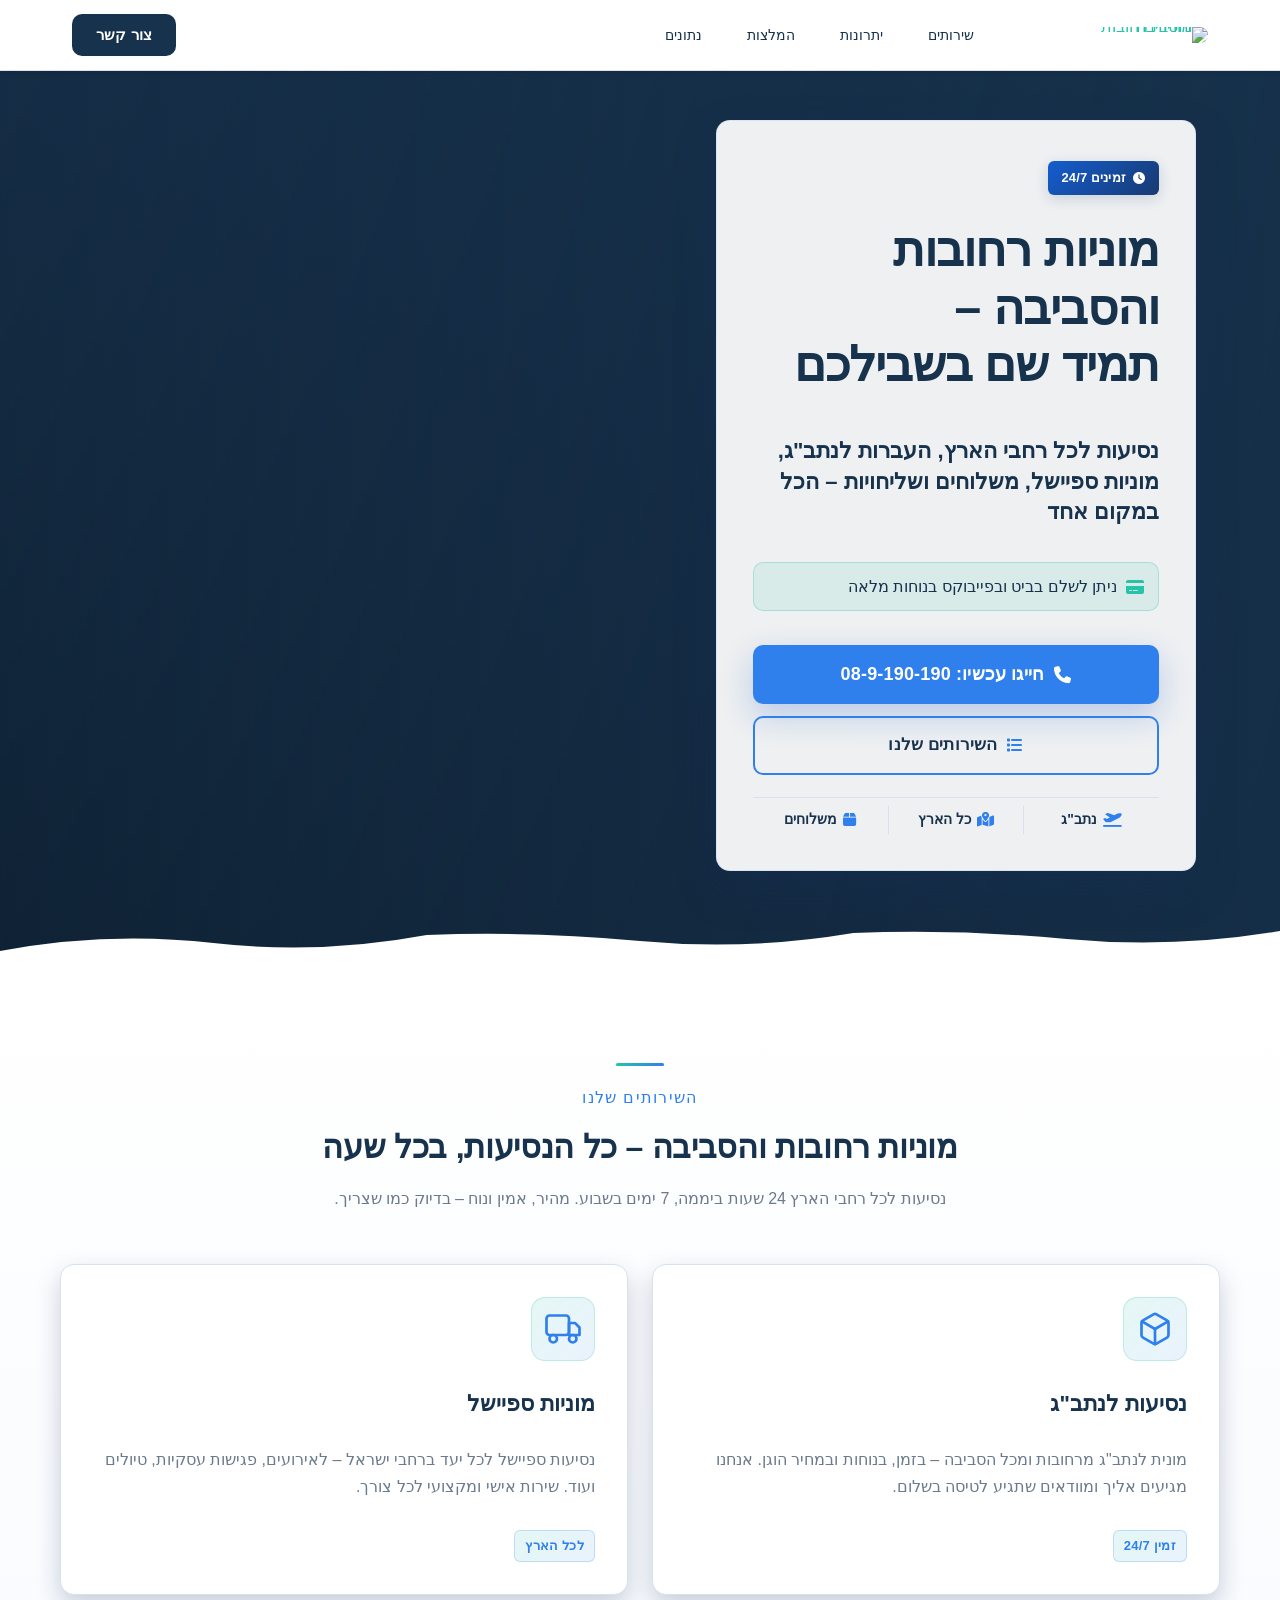
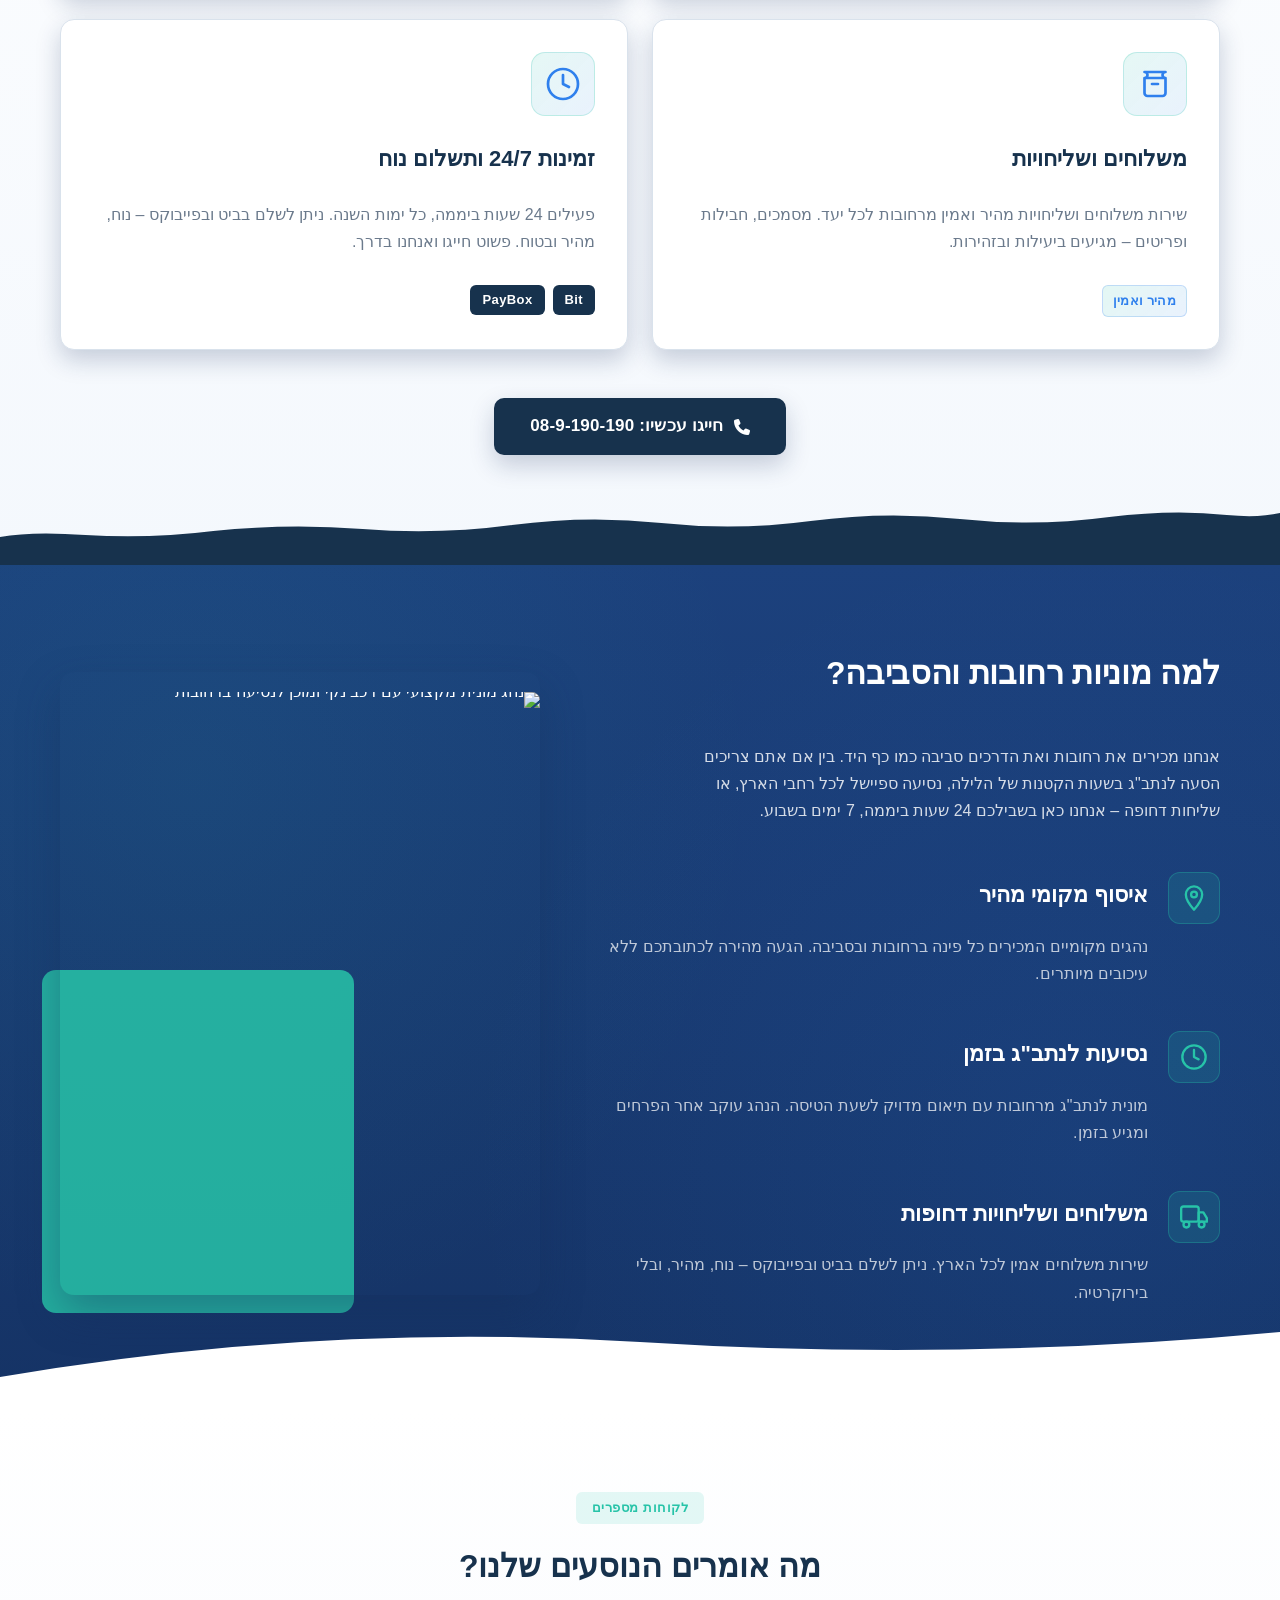
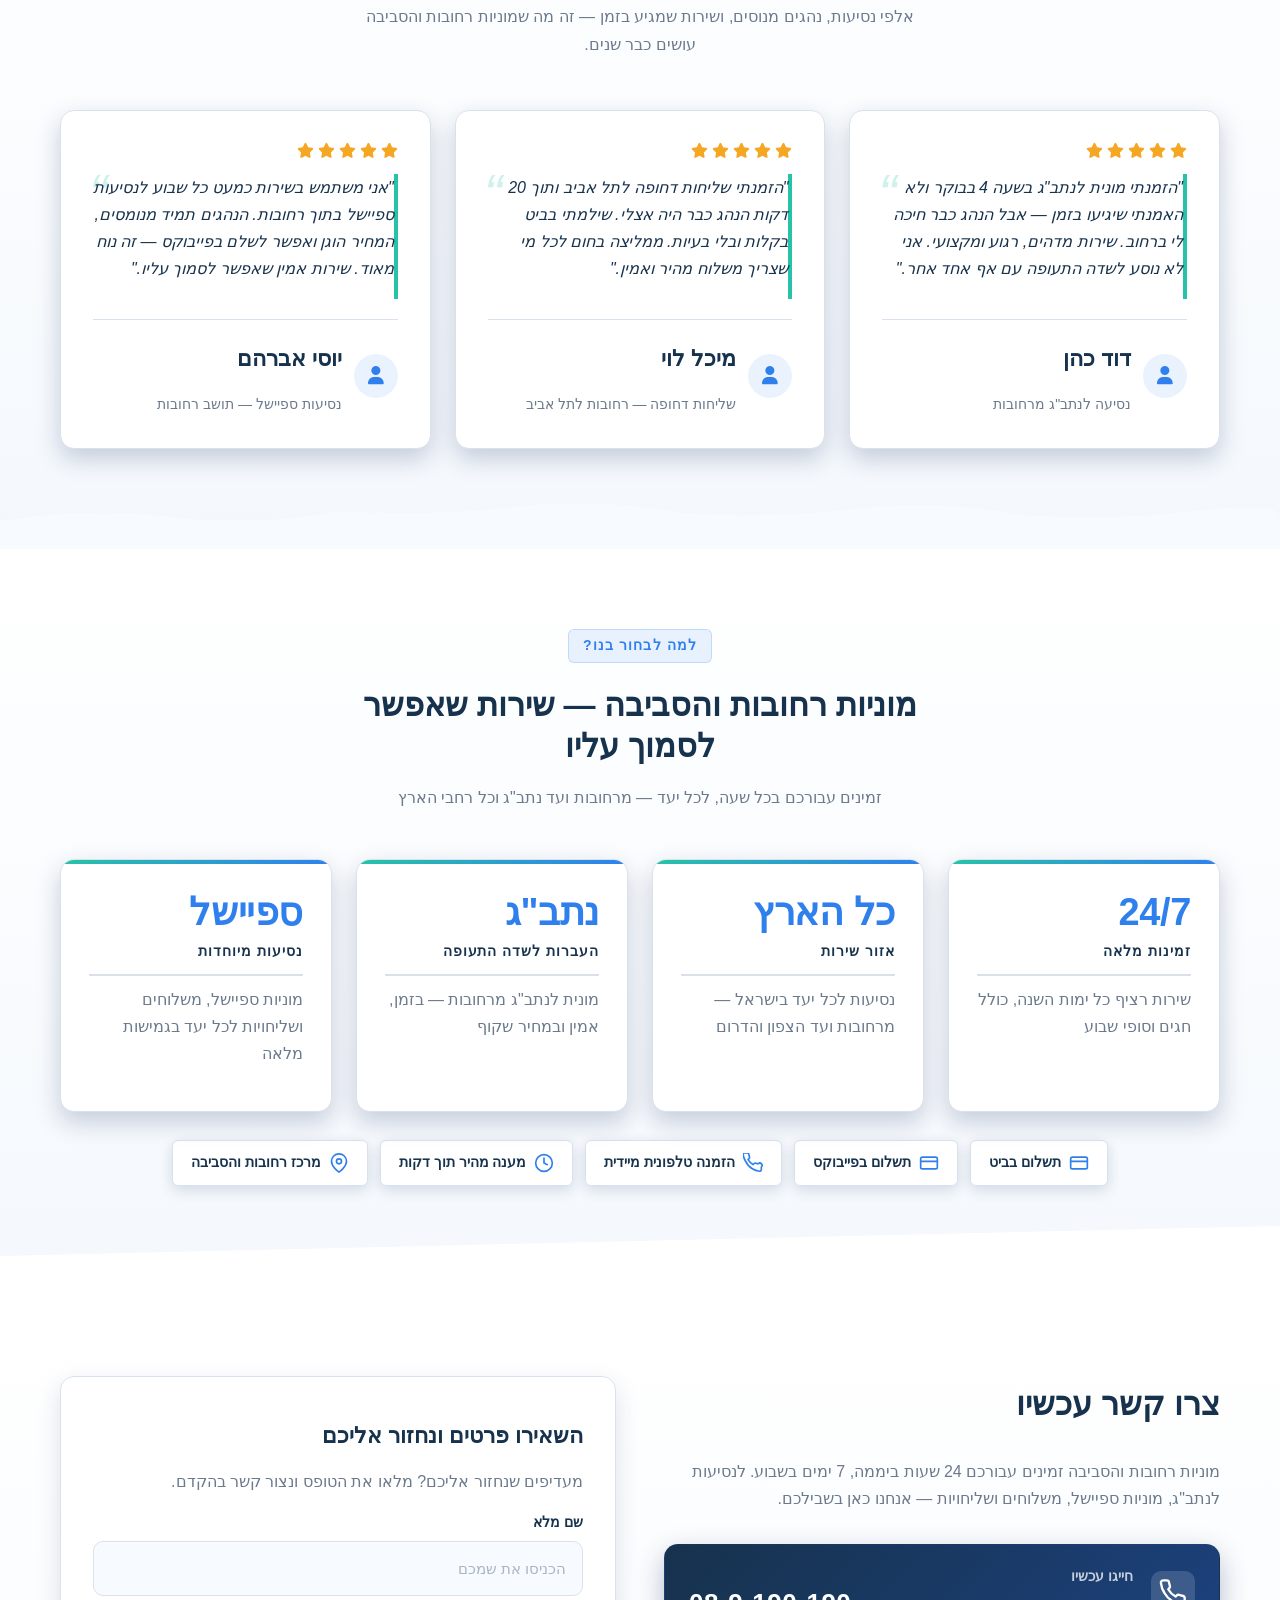
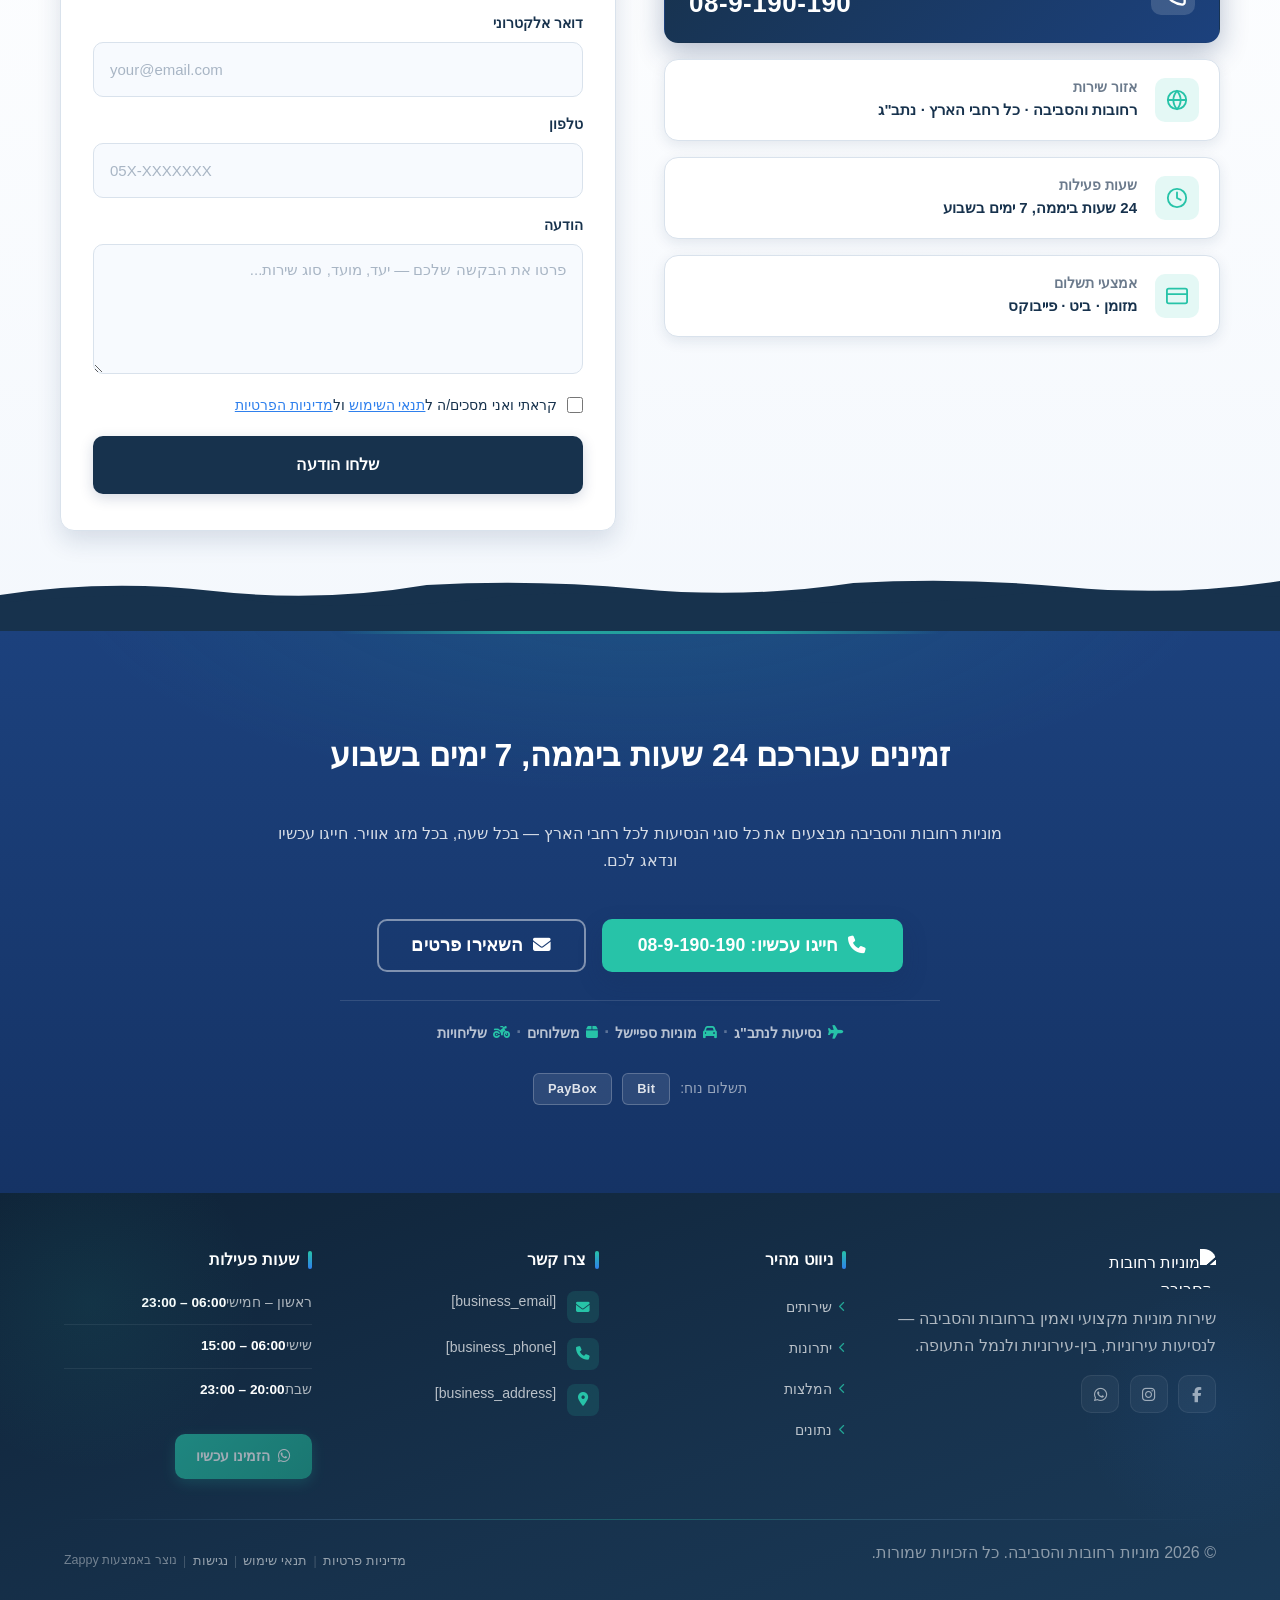
==== commit f2175a07: "Background sync: Progressive GitHub Sync" ====
--- a/index.html
+++ b/index.html
@@ -973,7 +973,7 @@
 
       <div class="index-benefits-blocks">
         <!-- Benefit 1 -->
-        <div class="index-benefit-item">
+        <div class="index-benefit-item zappy-grid-item-nested-grid" data-grid-item-index="0">
           <div class="index-benefit-icon-wrap">
             <svg data-element-type="icon" data-icon-type="svg" xmlns="http://www.w3.org/2000/svg" width="28" height="28" viewBox="0 0 24 24" fill="none" stroke="currentColor" stroke-width="2" stroke-linecap="round" stroke-linejoin="round" aria-hidden="true">
               <path d="M12 2C8.13 2 5 5.13 5 9c0 5.25 7 13 7 13s7-7.75 7-13c0-3.87-3.13-7-7-7z"></path>
@@ -987,7 +987,7 @@
         </div>
 
         <!-- Benefit 2 -->
-        <div class="index-benefit-item">
+        <div class="index-benefit-item zappy-grid-item-nested-grid" data-grid-item-index="1">
           <div class="index-benefit-icon-wrap">
             <svg data-element-type="icon" data-icon-type="svg" xmlns="http://www.w3.org/2000/svg" width="28" height="28" viewBox="0 0 24 24" fill="none" stroke="currentColor" stroke-width="2" stroke-linecap="round" stroke-linejoin="round" aria-hidden="true">
               <circle cx="12" cy="12" r="10"></circle>
@@ -1001,7 +1001,7 @@
         </div>
 
         <!-- Benefit 3 -->
-        <div class="index-benefit-item">
+        <div class="index-benefit-item zappy-grid-item-nested-grid" data-grid-item-index="2">
           <div class="index-benefit-icon-wrap">
             <svg data-element-type="icon" data-icon-type="svg" xmlns="http://www.w3.org/2000/svg" width="28" height="28" viewBox="0 0 24 24" fill="none" stroke="currentColor" stroke-width="2" stroke-linecap="round" stroke-linejoin="round" aria-hidden="true">
               <rect x="1" y="3" width="15" height="13" rx="2"></rect>
@@ -1023,7 +1023,7 @@
       <div class="index-benefits-image-wrapper">
         <div class="index-benefits-mint-backplate" aria-hidden="true"></div>
         <figure class="index-benefits-figure">
-          <img data-placeholder="index-benefits-image-1" data-context="A professional taxi driver in a clean, modern vehicle parked and ready for pickup in Rehovot, Israel. The driver is smiling confidently, wearing a neat casual outfit. The car is a dark-colored sedan, well-maintained and polished. The scene feels calm, trustworthy, and professional — photographed in natural daylight with a slightly blurred urban background suggesting a local Israeli city environment." width="560" height="680" src="/assets/site-index-benefits-image-1.webp" alt="נהג מונית מקצועי עם רכב נקי ומוכן לנסיעה ברחובות">
+          <img data-placeholder="index-benefits-image-1" data-context="A professional taxi driver in a clean, modern vehicle parked and ready for pickup in Rehovot, Israel. The driver is smiling confidently, wearing a neat casual outfit. The car is a dark-colored sedan, well-maintained and polished. The scene feels calm, trustworthy, and professional — photographed in natural daylight with a slightly blurred urban background suggesting a local Israeli city environment." width="560" height="680" src="/assets/site-index-benefits-image-1-1776798993534-jefvn7.webp?v=1776798995266" alt="נהג מונית מקצועי עם רכב נקי ומוכן לנסיעה ברחובות" data-element-type="image" data-element-id="img-1776798903474-j8gxmdw1s" style="object-position: 50% 50% !important; object-fit: contain; width: auto; height: auto; max-width: 600px; display: block; border-radius: 8px; margin-top: 20px; margin-bottom: 20px; margin-right: auto !important; margin-left: auto !important;" data-zappy-object-position="50% 50%" data-zappy-zoom="1">
         </figure>
       </div>
     </div>
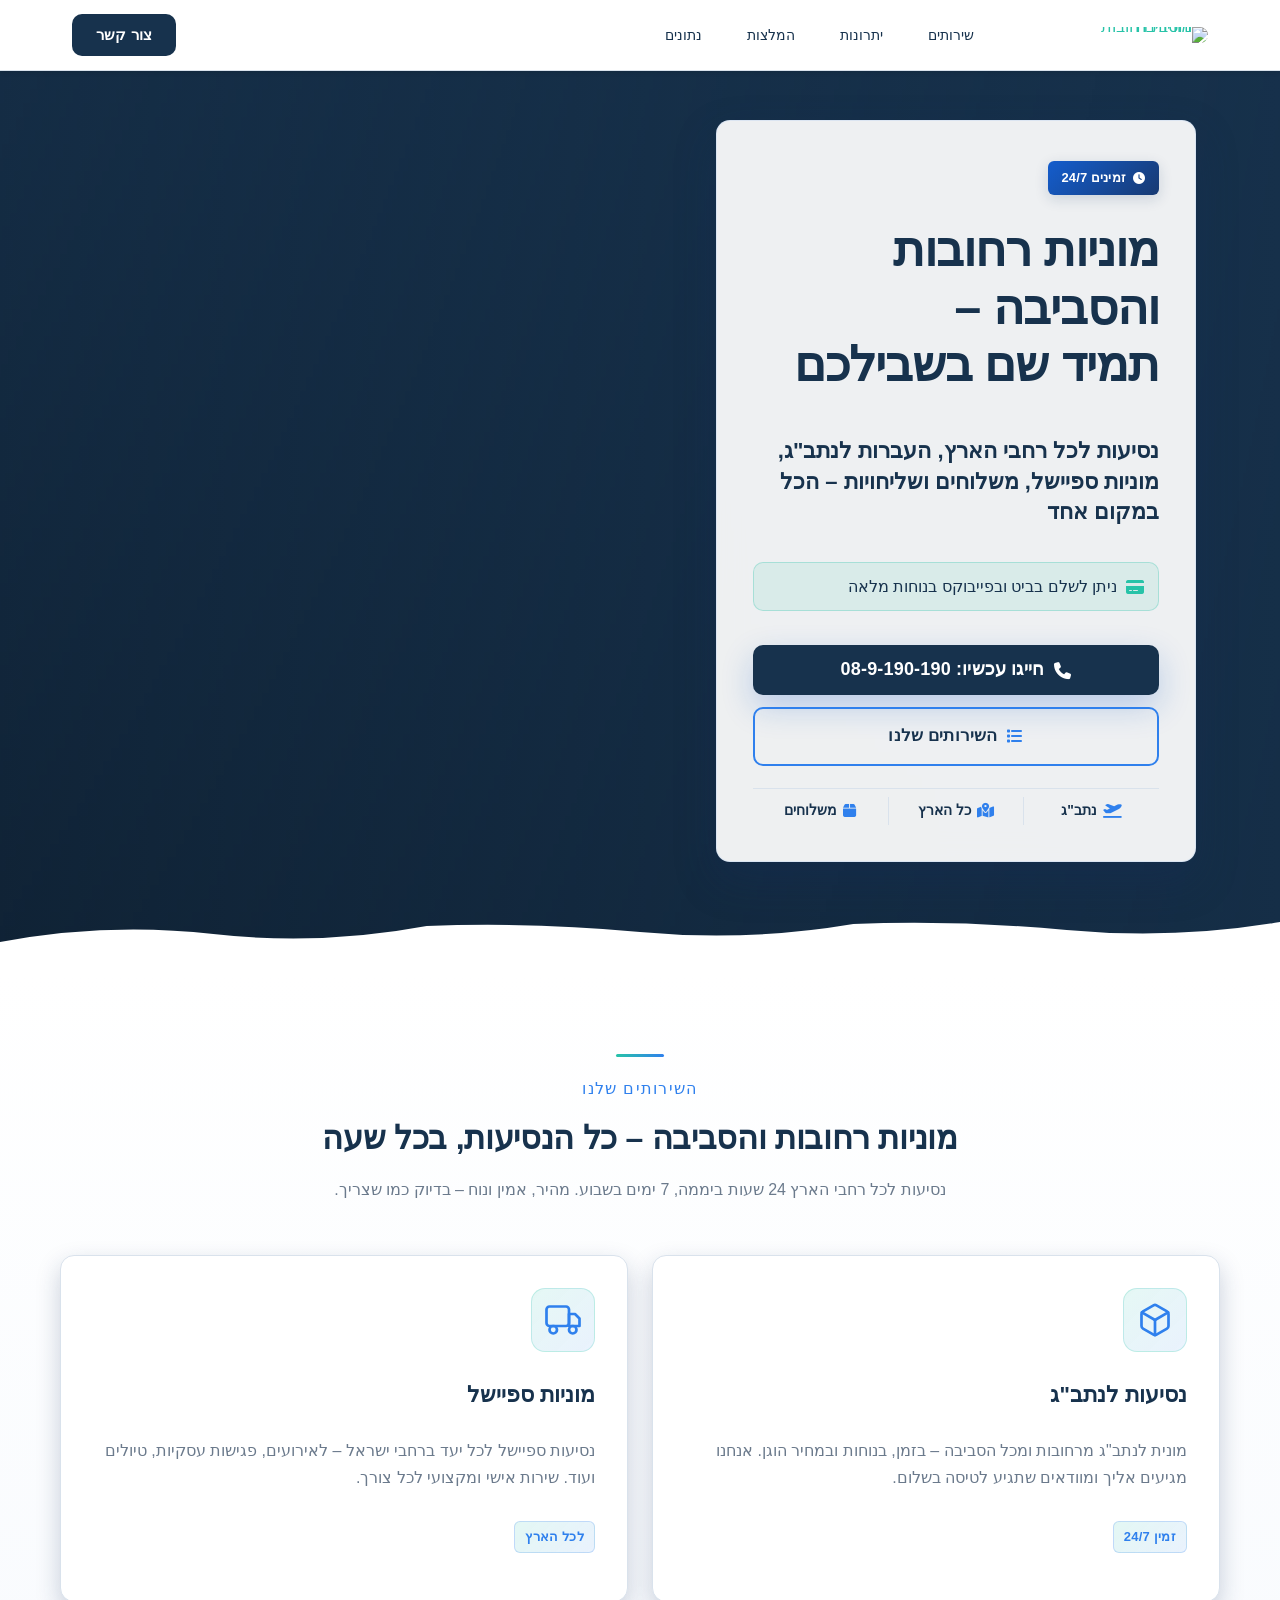
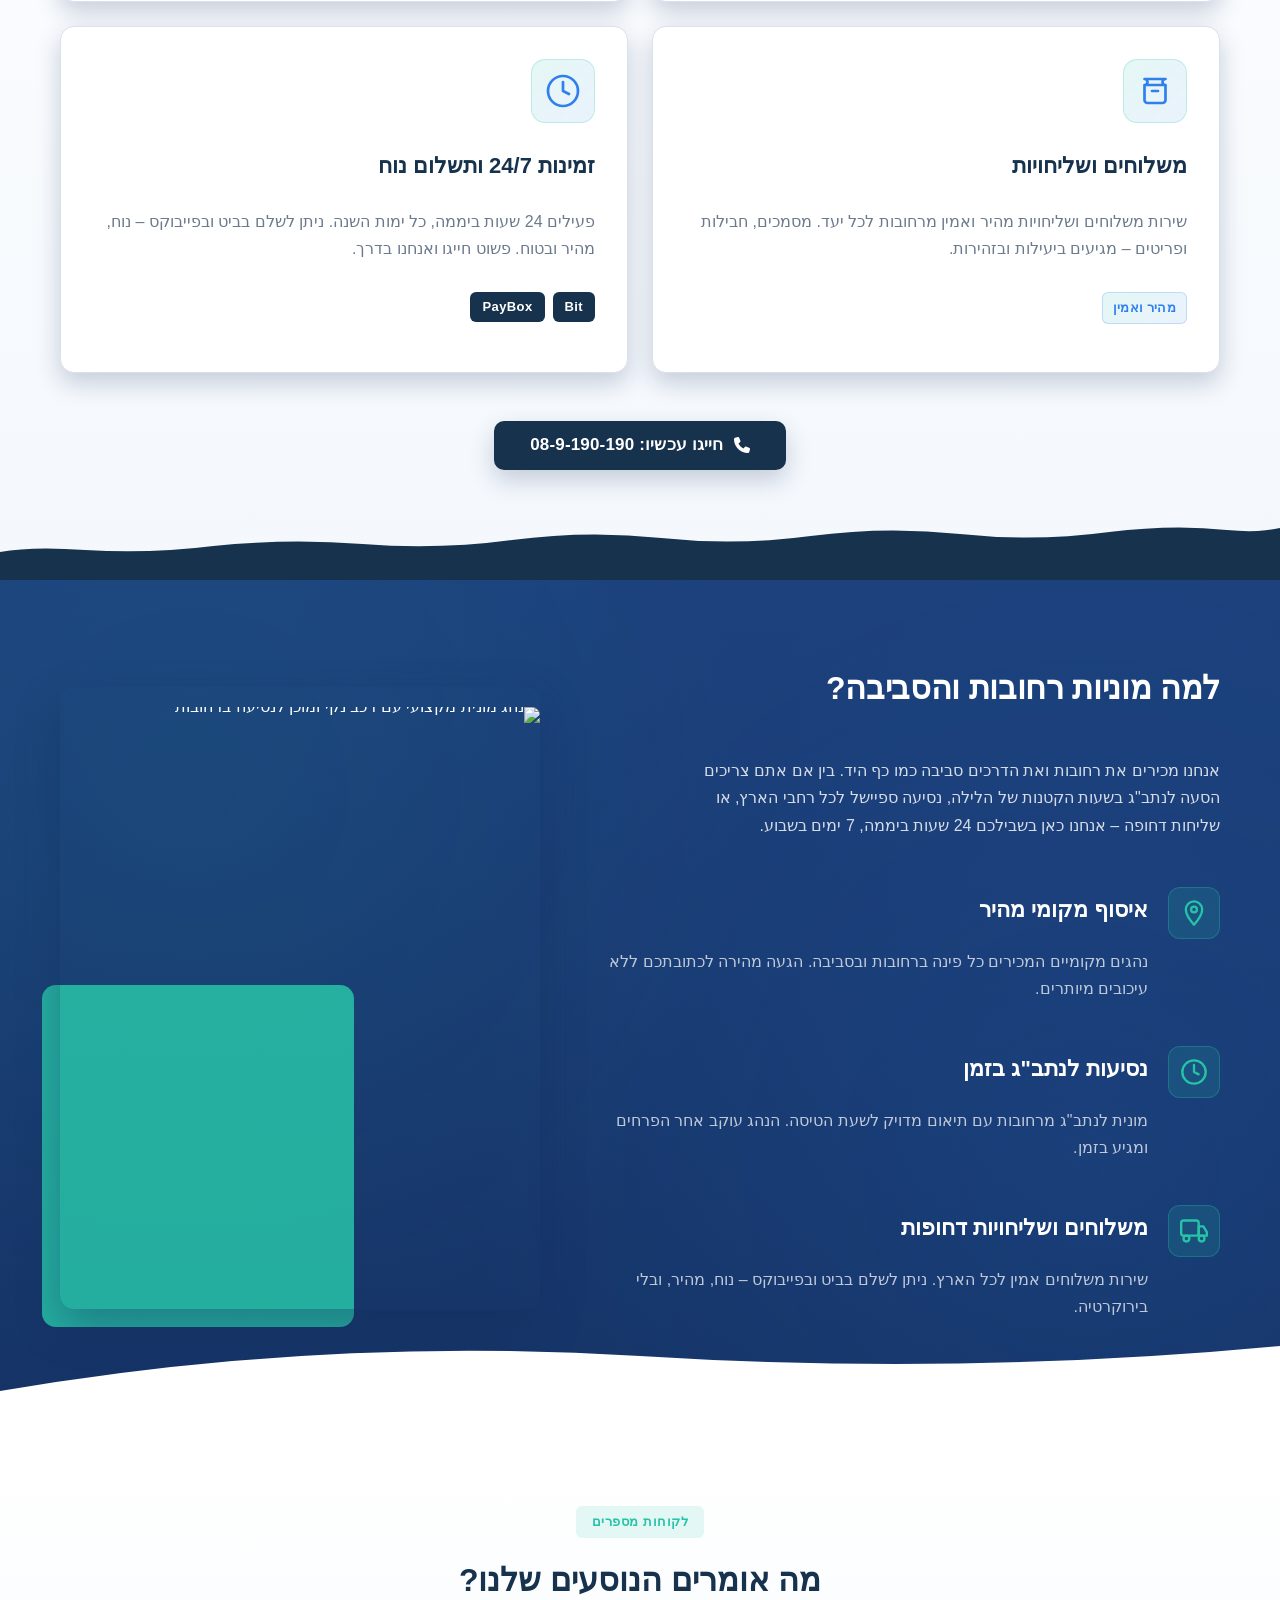
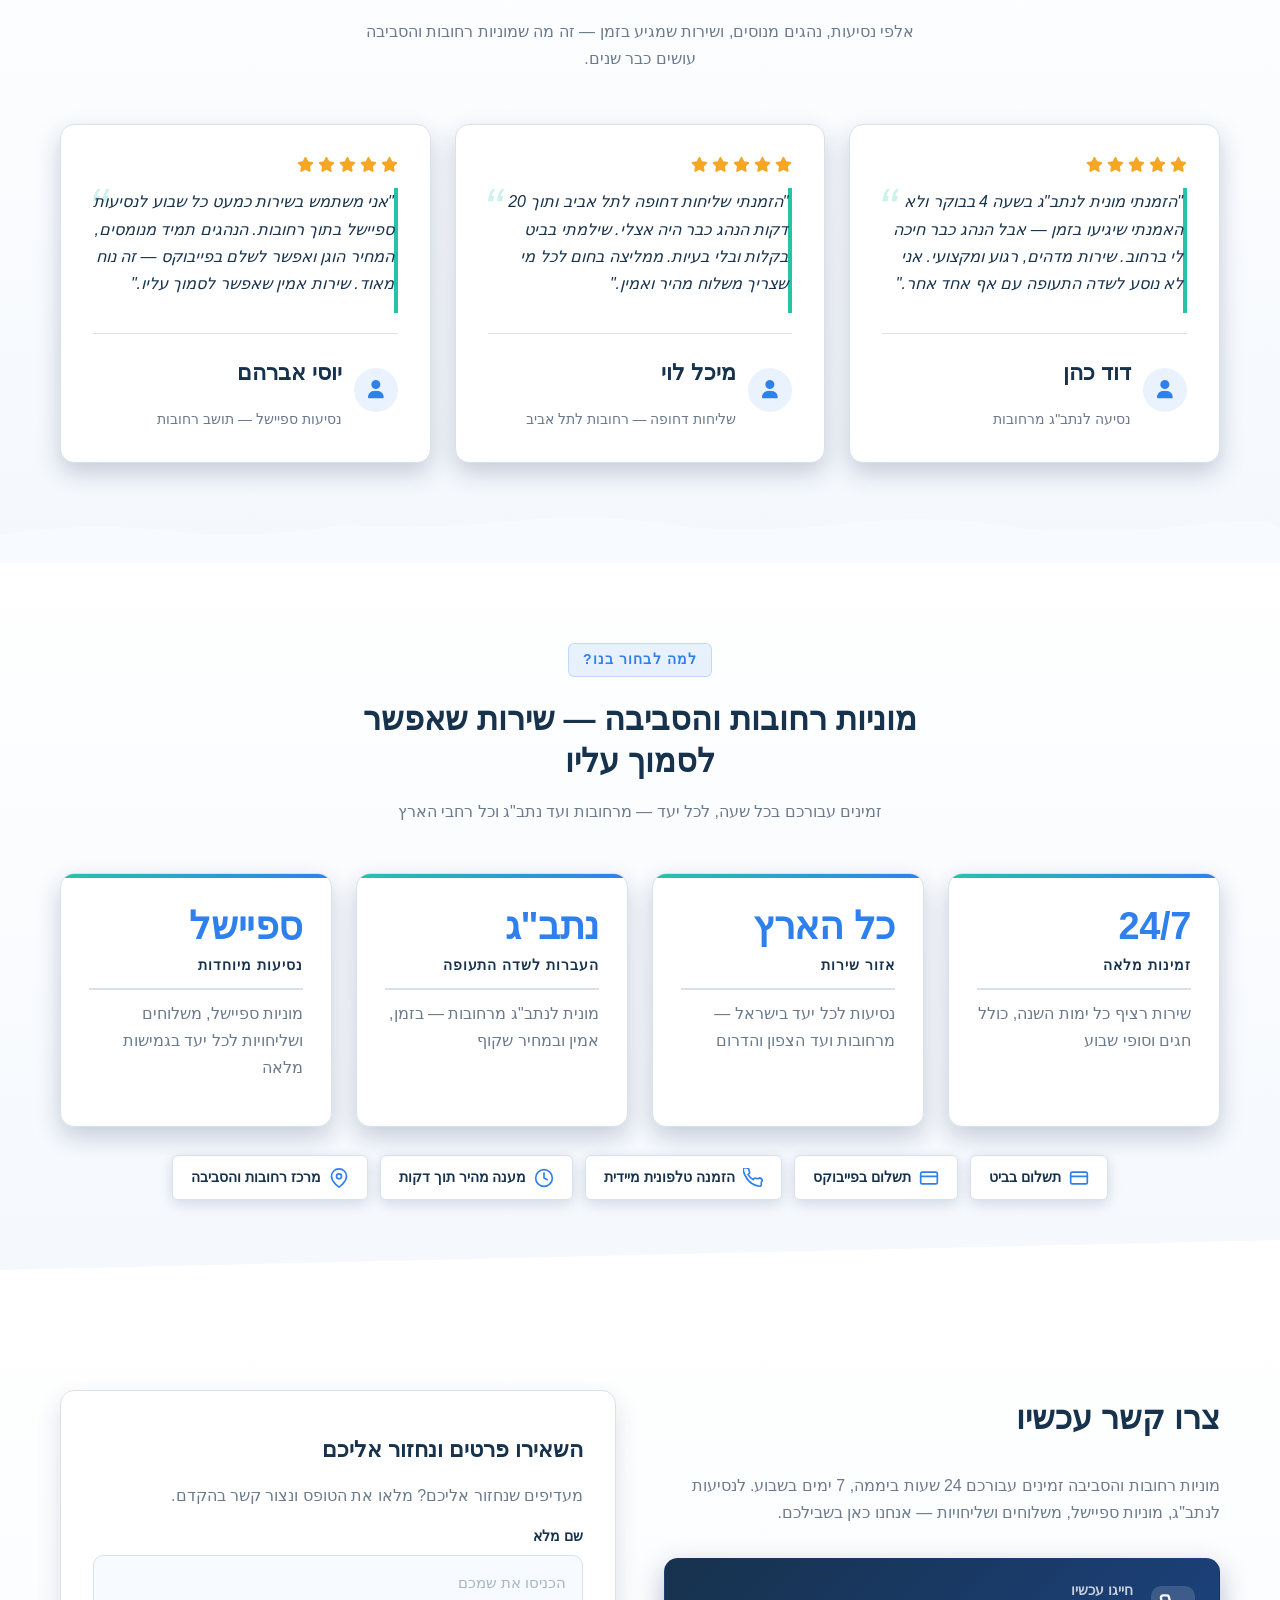
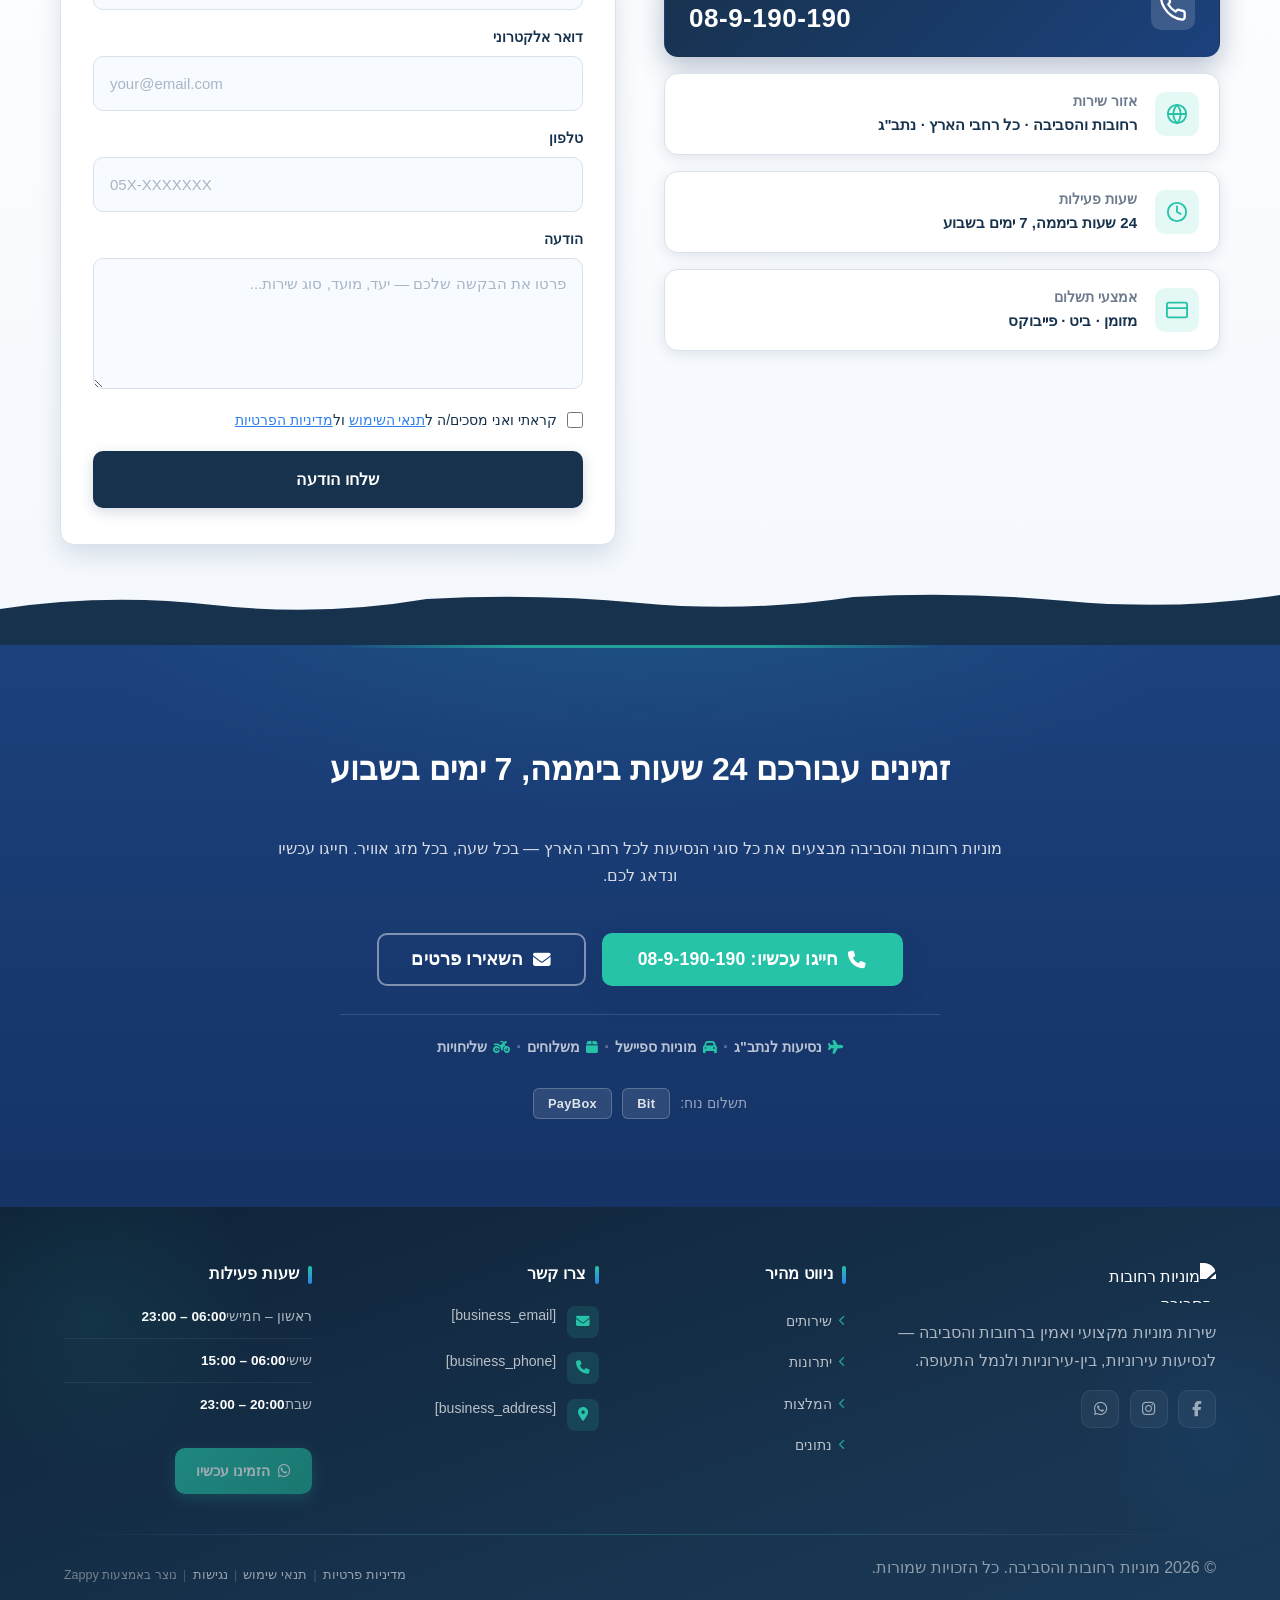
==== commit 0367d705: "Incremental sync: 1 page(s) — update_button" ====
--- a/index.html
+++ b/index.html
@@ -796,7 +796,7 @@
     <section id="hero" class="index-hero-section" data-layout-spec="בית-hero" dir="rtl" data-hero-type="fullscreen-scrim">
   <!-- Background Image -->
   <div class="index-hero-bg">
-    <img data-hero-bg="true" data-placeholder="index-hero-image-1" data-context="Bright daytime taxi pickup scene in Israel — a clean yellow or white taxi cab parked at a curbside or airport drop-off zone near Ben Gurion Airport, with clear blue sky, modern road markings, and a welcoming driver ready to assist passengers. Photorealistic, professional, high resolution, wide landscape format." width="1200" height="700" src="/assets/site-index-hero-image-1.webp" alt="מונית בנמל התעופה בן גוריון - מוניות רחובות והסביבה">
+    <img data-hero-bg="true" data-placeholder="index-hero-image-1" data-context="Bright daytime taxi pickup scene in Israel — a clean yellow or white taxi cab parked at a curbside or airport drop-off zone near Ben Gurion Airport, with clear blue sky, modern road markings, and a welcoming driver ready to assist passengers. Photorealistic, professional, high resolution, wide landscape format." width="1200" height="700" src="/assets/site-index-hero-image-1.webp" alt="מונית בנמל התעופה בן גוריון - מוניות רחובות והסביבה" data-hero-background="true" data-element-type="image" data-element-id="img-1776798903474-h86obrcm7" style="object-position: 50% 50%;">
   </div>
 
   <!-- Scrim Overlay -->
@@ -807,7 +807,7 @@
     <div class="index-hero-card">
       <!-- Badge -->
       <div class="index-hero-badge">
-        <i class="fa-solid fa-clock" aria-hidden="true"></i>
+        <i class="fa-solid fa-clock" aria-hidden="true" data-element-type="icon" data-element-id="icon-1776798903472-1dh34jowe" data-icon-type="fontawesome"></i>
         <span>זמינים 24/7</span>
       </div>
 
@@ -819,17 +819,17 @@
 
       <!-- Payment Line -->
       <p class="index-hero-payment">
-        <i class="fa-solid fa-credit-card" aria-hidden="true"></i>
+        <i class="fa-solid fa-credit-card" aria-hidden="true" data-element-type="icon" data-element-id="icon-1776798903473-pkpqltvyo" data-icon-type="fontawesome"></i>
         ניתן לשלם בביט ובפייבוקס בנוחות מלאה
       </p>
 
       <!-- CTA Buttons -->
       <div class="index-hero-ctas">
-        <a href="tel:0891901901" class="index-hero-btn-primary">
+        <a href="tel:089190190" class="index-hero-btn-primary btn btn-primary" data-element-type="button" data-element-id="btn-1776798903469-05ai6766q" data-native-element="true" style="border-color: var(--primary-color, var(--primary, #8B0000)) !important; color: rgb(255, 255, 255) !important; background-color: var(--primary-color, var(--primary, #8B0000)) !important; background-image: none !important;">
           <i class="fa-solid fa-phone" aria-hidden="true"></i>
           חייגו עכשיו: 08-9-190-190
         </a>
-        <a href="#services" class="index-hero-btn-secondary">
+        <a href="#services" class="index-hero-btn-secondary" data-element-type="button" data-element-id="btn-1776798903469-czus65zug" data-native-element="true">
           <i class="fa-solid fa-list" aria-hidden="true"></i>
           השירותים שלנו
         </a>
@@ -838,17 +838,17 @@
       <!-- Trust Badges -->
       <div class="index-hero-trust">
         <div class="index-hero-trust-item">
-          <i class="fa-solid fa-plane-departure" aria-hidden="true"></i>
+          <i class="fa-solid fa-plane-departure" aria-hidden="true" data-element-type="icon" data-element-id="icon-1776798903473-phibax3w5" data-icon-type="fontawesome"></i>
           <span>נתב"ג</span>
         </div>
         <div class="index-hero-trust-divider" aria-hidden="true"></div>
         <div class="index-hero-trust-item">
-          <i class="fa-solid fa-map-location-dot" aria-hidden="true"></i>
+          <i class="fa-solid fa-map-location-dot" aria-hidden="true" data-element-type="icon" data-element-id="icon-1776798903473-6go64zr9f" data-icon-type="fontawesome"></i>
           <span>כל הארץ</span>
         </div>
         <div class="index-hero-trust-divider" aria-hidden="true"></div>
         <div class="index-hero-trust-item">
-          <i class="fa-solid fa-box" aria-hidden="true"></i>
+          <i class="fa-solid fa-box" aria-hidden="true" data-element-type="icon" data-element-id="icon-1776798903473-9354jsh6l" data-icon-type="fontawesome"></i>
           <span>משלוחים</span>
         </div>
       </div>
@@ -875,10 +875,10 @@
     </div>
 
     <!-- 2x2 Service Cards Grid -->
-    <div class="index-services-grid">
+    <div class="index-services-grid zappy-preserve-css-grid" id="zappy-auto-grid-1776798903508-l5h7mf" data-zappy-auto-grid="true" data-original-item-width="568" data-original-gap="24px" style="display: grid; --zappy-grid-cols: repeat(2, minmax(0, 1fr)); grid-template-columns: repeat(2, minmax(0, 1fr)); align-items: stretch !important;" data-zappy-explicit-columns="true">
 
       <!-- Card 1: Airport Transfers -->
-      <article class="index-services-card">
+      <article class="index-services-card" data-grid-item-index="0">
         <div class="index-services-card-icon">
           <svg data-element-type="icon" data-icon-type="svg" xmlns="http://www.w3.org/2000/svg" width="36" height="36" viewBox="0 0 24 24" fill="none" stroke="currentColor" stroke-width="1.8" stroke-linecap="round" stroke-linejoin="round" aria-hidden="true">
             <path d="M21 16V8a2 2 0 0 0-1-1.73l-7-4a2 2 0 0 0-2 0l-7 4A2 2 0 0 0 3 8v8a2 2 0 0 0 1 1.73l7 4a2 2 0 0 0 2 0l7-4A2 2 0 0 0 21 16z"></path>
@@ -889,12 +889,12 @@
         <div class="index-services-card-content">
           <h3 class="index-services-card-title">נסיעות לנתב"ג</h3>
           <p class="index-services-card-text">מונית לנתב"ג מרחובות ומכל הסביבה – בזמן, בנוחות ובמחיר הוגן. אנחנו מגיעים אליך ומוודאים שתגיע לטיסה בשלום.</p>
-          <span class="index-services-card-tag">זמין 24/7</span>
-        </div>
+          <p class="zappy-editable"><span class="index-services-card-tag">זמין 24/7</span>
+        </p></div>
       </article>
 
       <!-- Card 2: Special Rides -->
-      <article class="index-services-card">
+      <article class="index-services-card" data-grid-item-index="1">
         <div class="index-services-card-icon">
           <svg data-element-type="icon" data-icon-type="svg" xmlns="http://www.w3.org/2000/svg" width="36" height="36" viewBox="0 0 24 24" fill="none" stroke="currentColor" stroke-width="1.8" stroke-linecap="round" stroke-linejoin="round" aria-hidden="true">
             <rect x="1" y="3" width="15" height="13" rx="2"></rect>
@@ -906,12 +906,12 @@
         <div class="index-services-card-content">
           <h3 class="index-services-card-title">מוניות ספיישל</h3>
           <p class="index-services-card-text">נסיעות ספיישל לכל יעד ברחבי ישראל – לאירועים, פגישות עסקיות, טיולים ועוד. שירות אישי ומקצועי לכל צורך.</p>
-          <span class="index-services-card-tag">לכל הארץ</span>
-        </div>
+          <p class="zappy-editable"><span class="index-services-card-tag">לכל הארץ</span>
+        </p></div>
       </article>
 
       <!-- Card 3: Deliveries & Courier -->
-      <article class="index-services-card">
+      <article class="index-services-card" data-grid-item-index="2">
         <div class="index-services-card-icon">
           <svg data-element-type="icon" data-icon-type="svg" xmlns="http://www.w3.org/2000/svg" width="36" height="36" viewBox="0 0 24 24" fill="none" stroke="currentColor" stroke-width="1.8" stroke-linecap="round" stroke-linejoin="round" aria-hidden="true">
             <path d="M5 8h14M5 8a2 2 0 1 0 0-4h14a2 2 0 1 0 0 4M5 8v10a2 2 0 0 0 2 2h10a2 2 0 0 0 2-2V8"></path>
@@ -921,12 +921,12 @@
         <div class="index-services-card-content">
           <h3 class="index-services-card-title">משלוחים ושליחויות</h3>
           <p class="index-services-card-text">שירות משלוחים ושליחויות מהיר ואמין מרחובות לכל יעד. מסמכים, חבילות ופריטים – מגיעים ביעילות ובזהירות.</p>
-          <span class="index-services-card-tag">מהיר ואמין</span>
-        </div>
+          <p class="zappy-editable"><span class="index-services-card-tag">מהיר ואמין</span>
+        </p></div>
       </article>
 
       <!-- Card 4: 24/7 & Payments -->
-      <article class="index-services-card">
+      <article class="index-services-card" data-grid-item-index="3">
         <div class="index-services-card-icon">
           <svg data-element-type="icon" data-icon-type="svg" xmlns="http://www.w3.org/2000/svg" width="36" height="36" viewBox="0 0 24 24" fill="none" stroke="currentColor" stroke-width="1.8" stroke-linecap="round" stroke-linejoin="round" aria-hidden="true">
             <circle cx="12" cy="12" r="10"></circle>
@@ -946,8 +946,8 @@
     </div>
 
     <!-- CTA -->
-    <div class="index-services-cta">
-      <a href="tel:0899190190" class="index-services-btn-primary">
+    <div class="index-services-cta" style="text-align: center !important; display: flex !important; justify-content: center !important; align-items: flex-start !important; width: 100% !important;">
+      <a href="tel:089190190" class="index-services-btn-primary btn btn-primary" data-element-type="button" data-element-id="btn-1776798903469-ts3wmz2oh" data-native-element="true" style="border-color: var(--primary-color, var(--primary, #8B0000)) !important; color: rgb(255, 255, 255) !important; background-color: var(--primary-color, var(--primary, #8B0000)) !important; background-image: none !important;">
         <i class="fa fa-phone" aria-hidden="true"></i>
         חייגו עכשיו: 08-9-190-190
       </a>
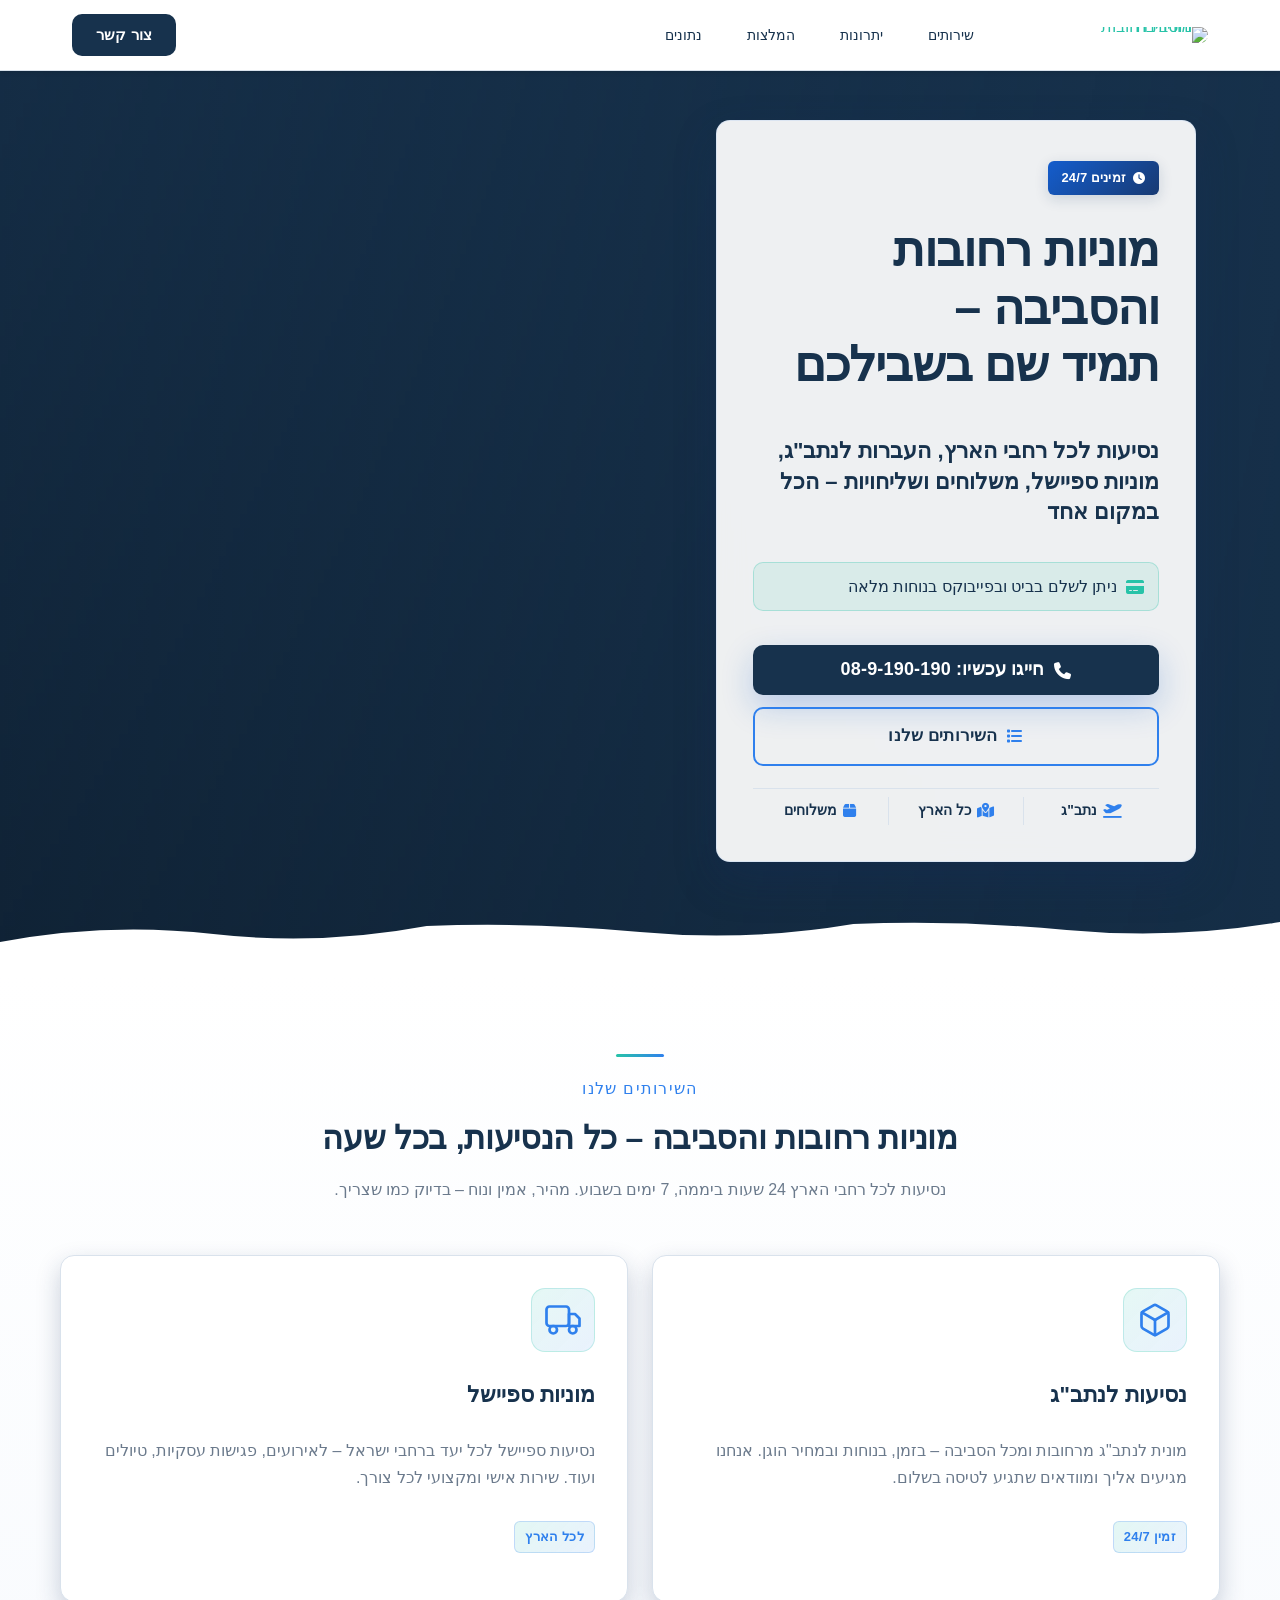
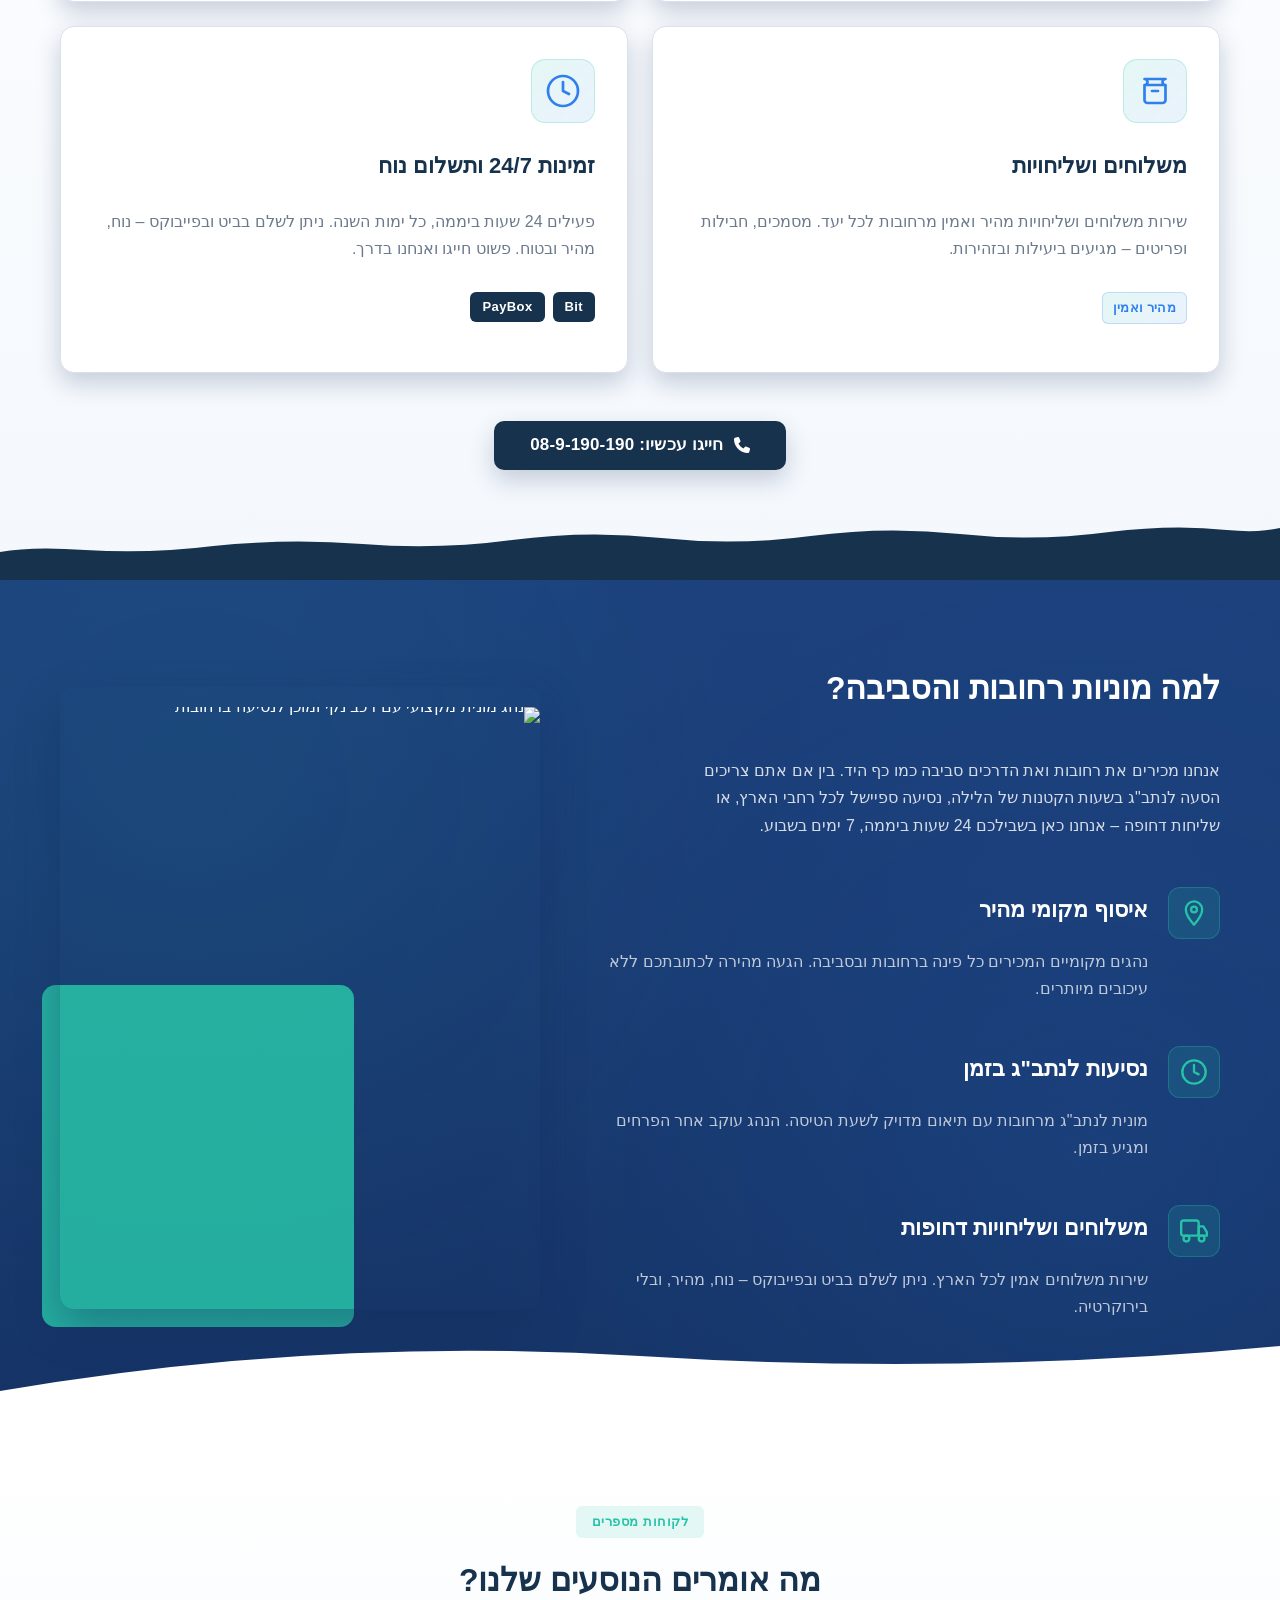
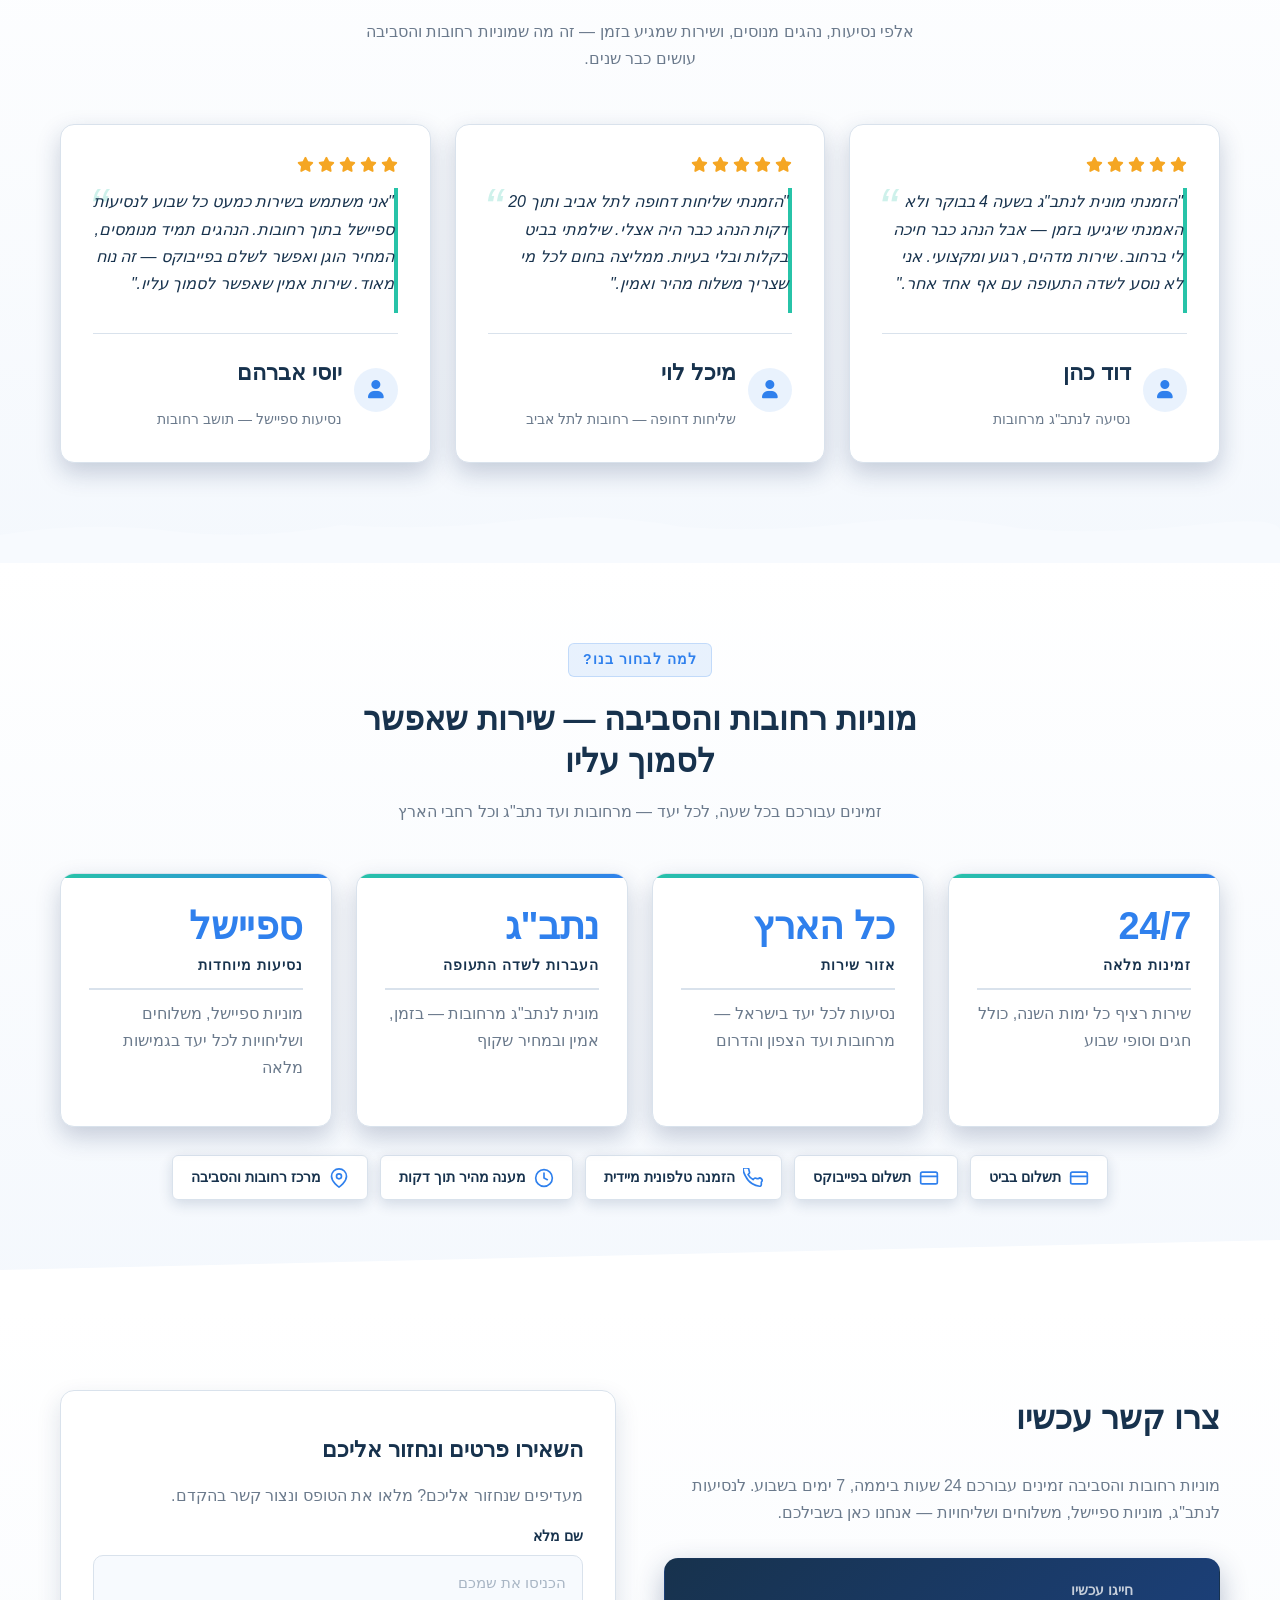
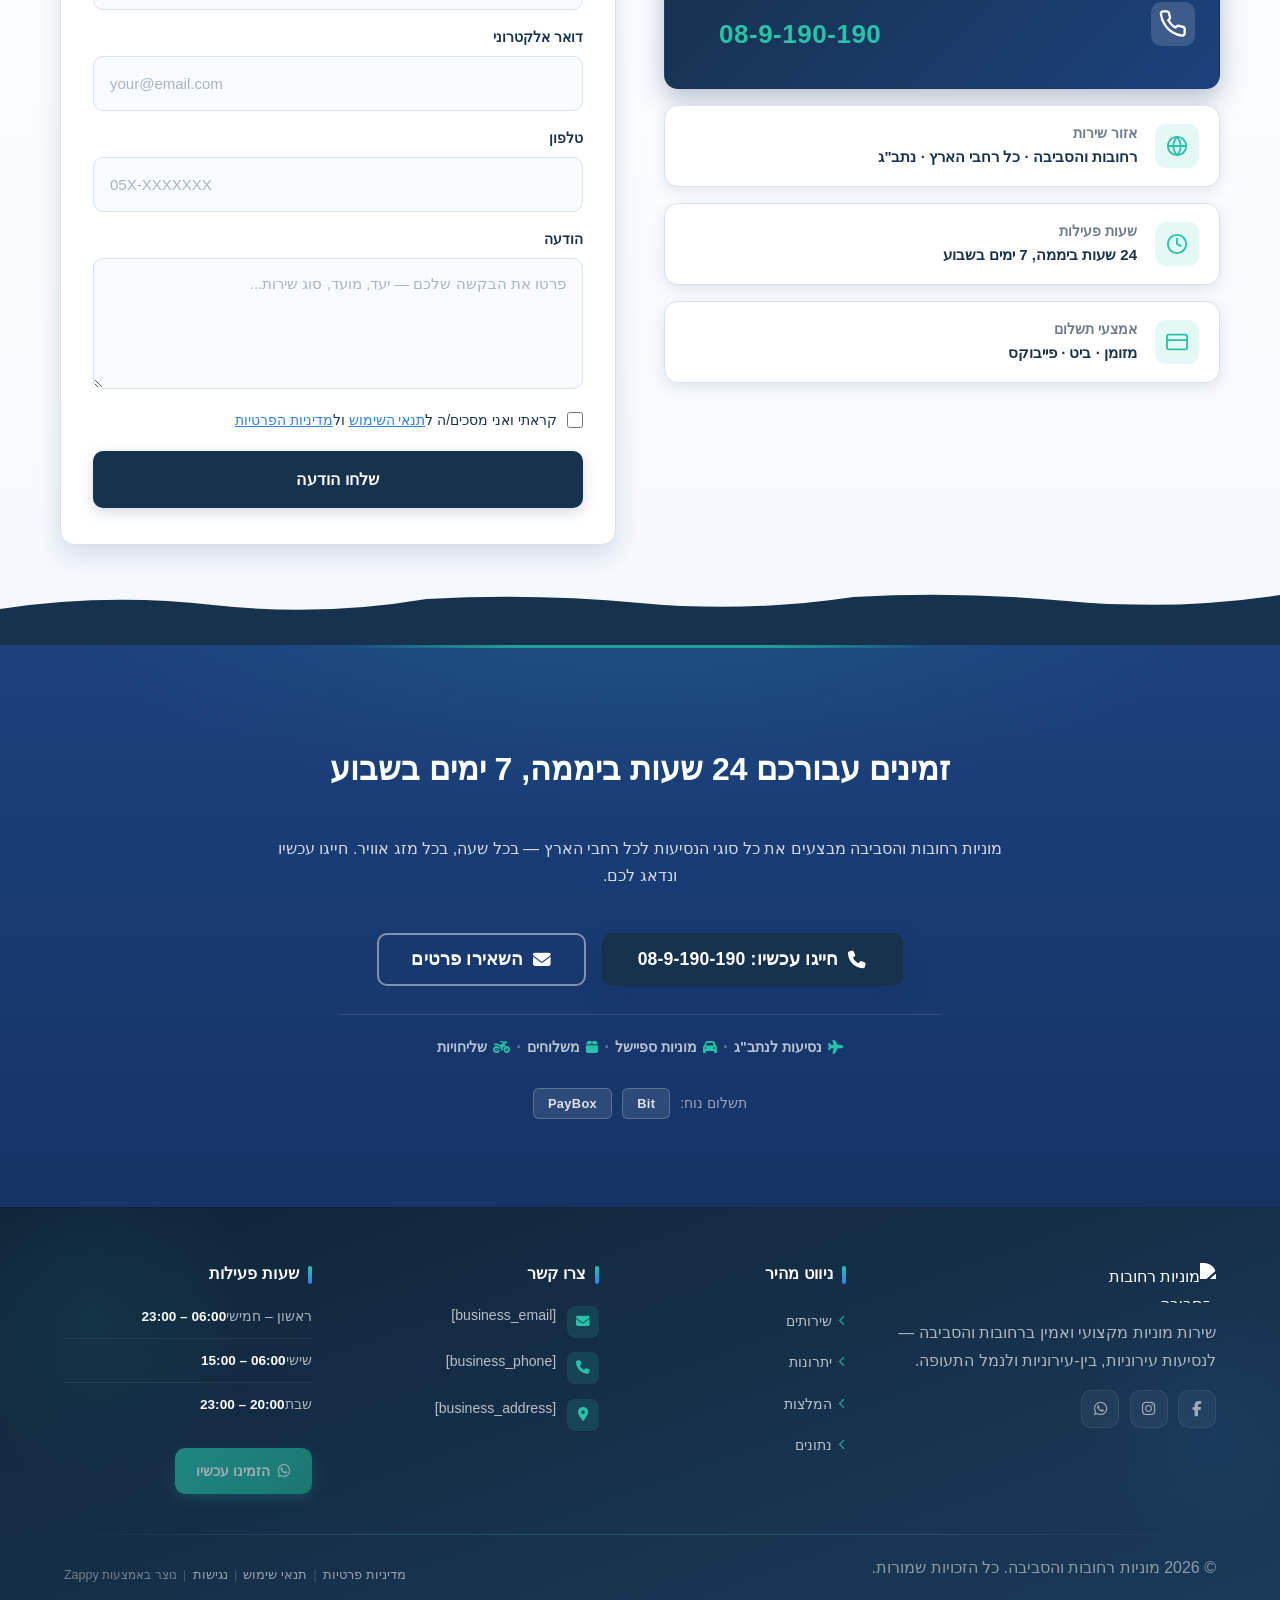
==== commit 90d12517: "Incremental sync: 1 page(s) — update_button" ====
--- a/index.html
+++ b/index.html
@@ -1218,7 +1218,7 @@
 
 </section>
 
-<section class="index-contact-section" data-layout-spec="בית-contact" dir="rtl">
+<section class="index-contact-section" data-layout-spec="בית-contact" dir="rtl" id="index-contact-section">
   <div class="index-contact-container">
 
     <!-- Info Column -->
@@ -1232,8 +1232,8 @@
           <svg data-element-type="icon" data-icon-type="svg" xmlns="http://www.w3.org/2000/svg" width="28" height="28" viewBox="0 0 24 24" fill="none" stroke="currentColor" stroke-width="2" stroke-linecap="round" stroke-linejoin="round" aria-hidden="true"><path d="M22 16.92v3a2 2 0 0 1-2.18 2 19.79 19.79 0 0 1-8.63-3.07A19.5 19.5 0 0 1 4.69 12a19.79 19.79 0 0 1-3.07-8.67A2 2 0 0 1 3.6 1.18h3a2 2 0 0 1 2 1.72c.127.96.361 1.903.7 2.81a2 2 0 0 1-.45 2.11L7.91 8.77a16 16 0 0 0 6.29 6.29l.96-.96a2 2 0 0 1 2.11-.45c.907.339 1.85.573 2.81.7A2 2 0 0 1 22 16.92z"></path></svg>
         </div>
         <div class="index-contact-card-content">
-          <span class="index-contact-card-label">חייגו עכשיו</span>
-          <a href="tel:0891901901" class="index-contact-phone-number" dir="ltr">08-9-190-190</a>
+          <span class="index-contact-card-label" style="">חייגו עכשיו</span>
+          <a href="tel:089190190" class="index-contact-phone-number btn btn-ghost" dir="ltr" data-native-element="true" data-element-id="btn-1776799503625-1jyzzkjxw" data-element-type="button" style="outline: none; color: rgb(39, 195, 168) !important; border-color: transparent !important; background-color: transparent !important; background-image: none !important;">08-9-190-190</a>
         </div>
       </div>
 
@@ -1299,7 +1299,7 @@
               <span>קראתי ואני מסכים/ה ל<a href="/terms" target="_blank">תנאי השימוש</a> ול<a href="/privacy" target="_blank">מדיניות הפרטיות</a></span>
             </label>
           </div>
-          <button type="submit" class="index-contact-submit">שלחו הודעה</button>
+          <button type="submit" class="index-contact-submit" data-element-type="button" data-element-id="btn-1776798903469-lgx10p3aq" data-native-element="true">שלחו הודעה</button>
         </form>
       </div>
     </div>
@@ -1328,23 +1328,23 @@
       <h2 class="index-cta-heading">זמינים עבורכם 24 שעות ביממה, 7 ימים בשבוע</h2>
       <p class="index-cta-sub">מוניות רחובות והסביבה מבצעים את כל סוגי הנסיעות לכל רחבי הארץ — בכל שעה, בכל מזג אוויר. חייגו עכשיו ונדאג לכם.</p>
       <div class="index-cta-buttons">
-        <a href="tel:0899190190" class="index-cta-btn-primary">
+        <a href="tel:089190190" class="index-cta-btn-primary" data-element-type="button" data-element-id="btn-1776798903469-8kejwaihp" data-native-element="true" style="border-color: var(--primary-color, var(--primary, #8B0000)) !important; color: rgb(255, 255, 255) !important; background-color: var(--primary-color, var(--primary, #8B0000)) !important; background-image: none !important;">
           <i class="fa fa-phone" aria-hidden="true"></i>
           חייגו עכשיו: 08-9-190-190
         </a>
-        <a href="#contact" class="index-cta-btn-secondary">
+        <a href="#contact" class="index-cta-btn-secondary" data-element-type="button" data-element-id="btn-1776798903469-69fw8nime" data-native-element="true">
           <i class="fa fa-envelope" aria-hidden="true"></i>
           השאירו פרטים
         </a>
       </div>
       <div class="index-cta-services">
-        <span class="index-cta-service-item"><i class="fa fa-plane" aria-hidden="true"></i> נסיעות לנתב"ג</span>
+        <span class="index-cta-service-item"><i class="fa fa-plane" aria-hidden="true" data-element-type="icon" data-element-id="icon-1776798903473-b0m7l6a37" data-icon-type="fontawesome"></i> נסיעות לנתב"ג</span>
         <span class="index-cta-divider" aria-hidden="true">·</span>
-        <span class="index-cta-service-item"><i class="fa fa-car" aria-hidden="true"></i> מוניות ספיישל</span>
+        <span class="index-cta-service-item"><i class="fa fa-car" aria-hidden="true" data-element-type="icon" data-element-id="icon-1776798903473-xb27j4d15" data-icon-type="fontawesome"></i> מוניות ספיישל</span>
         <span class="index-cta-divider" aria-hidden="true">·</span>
         <span class="index-cta-service-item"><i class="fa fa-box" aria-hidden="true"></i> משלוחים</span>
         <span class="index-cta-divider" aria-hidden="true">·</span>
-        <span class="index-cta-service-item"><i class="fa fa-motorcycle" aria-hidden="true"></i> שליחויות</span>
+        <span class="index-cta-service-item"><i class="fa fa-motorcycle" aria-hidden="true" data-element-type="icon" data-element-id="icon-1776798903473-hv4cjj4u0" data-icon-type="fontawesome"></i> שליחויות</span>
       </div>
       <div class="index-cta-payment">
         <span class="index-cta-payment-label">תשלום נוח:</span>
